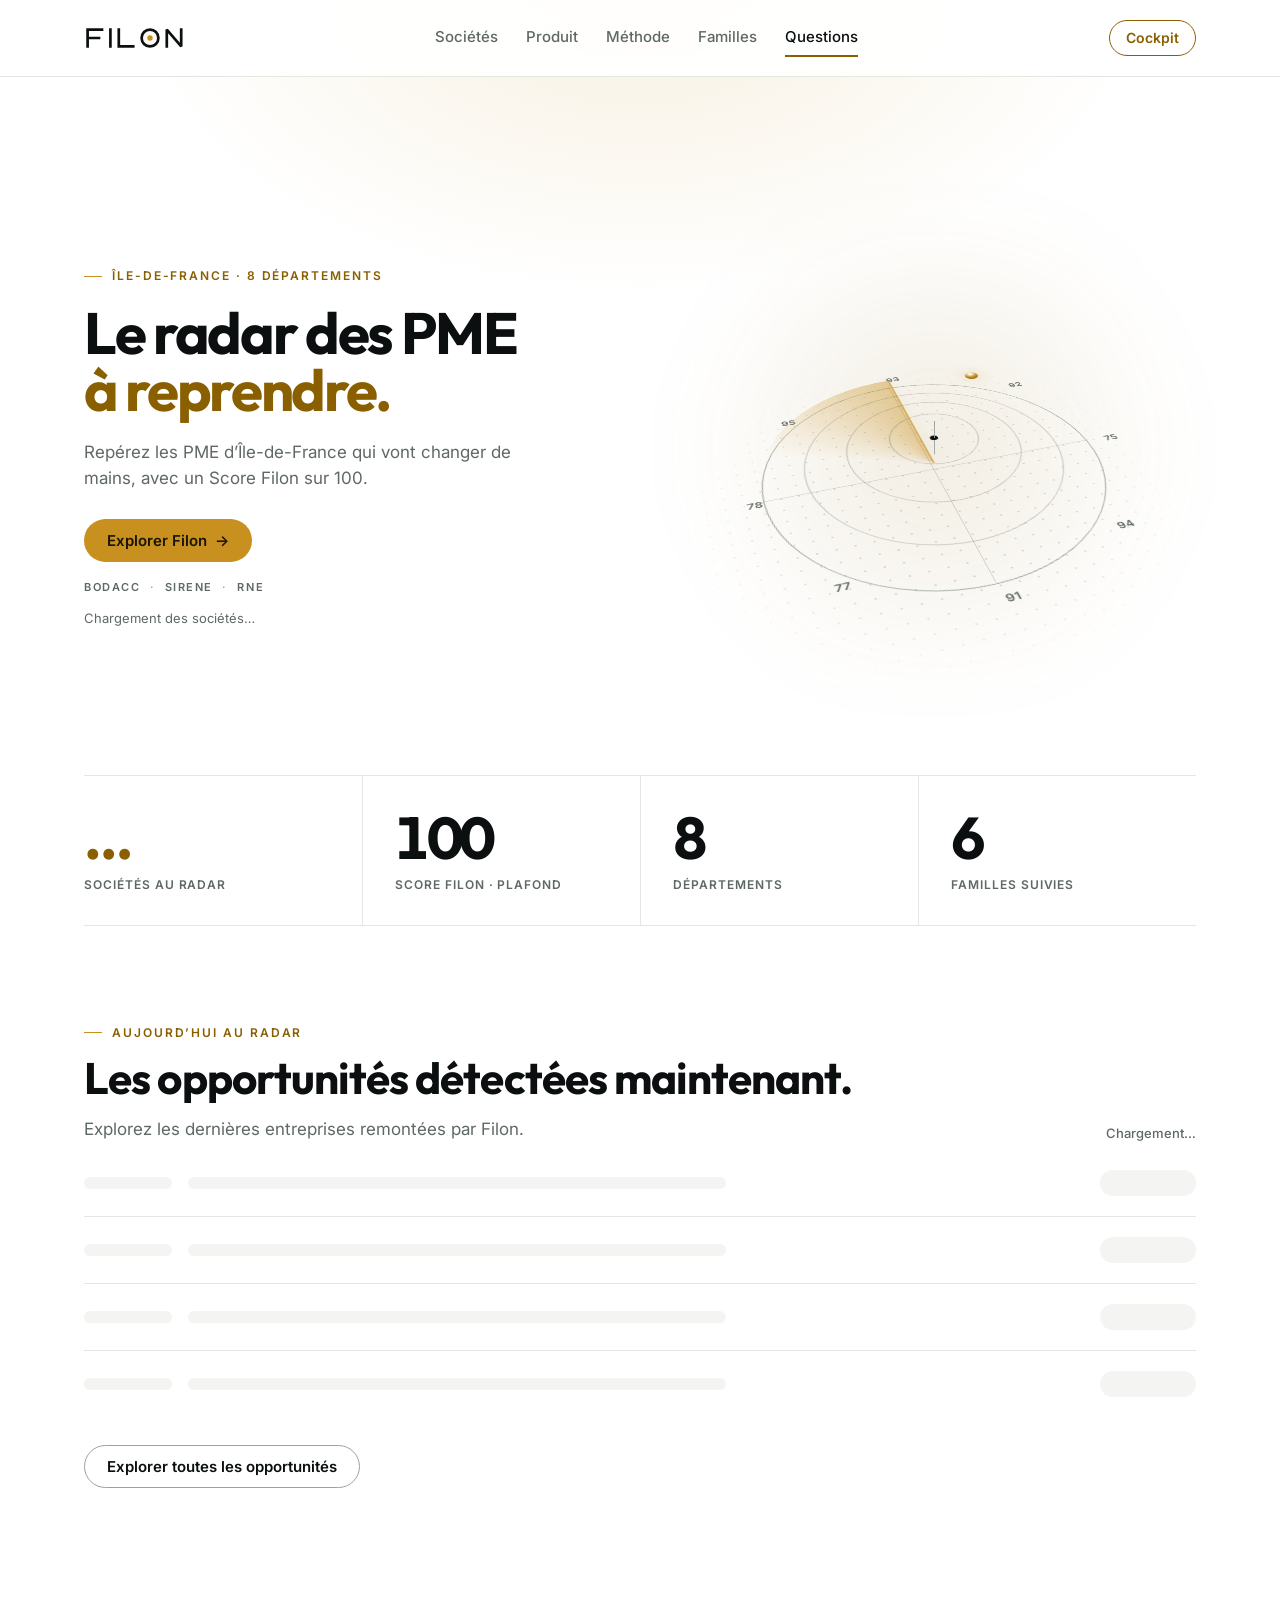
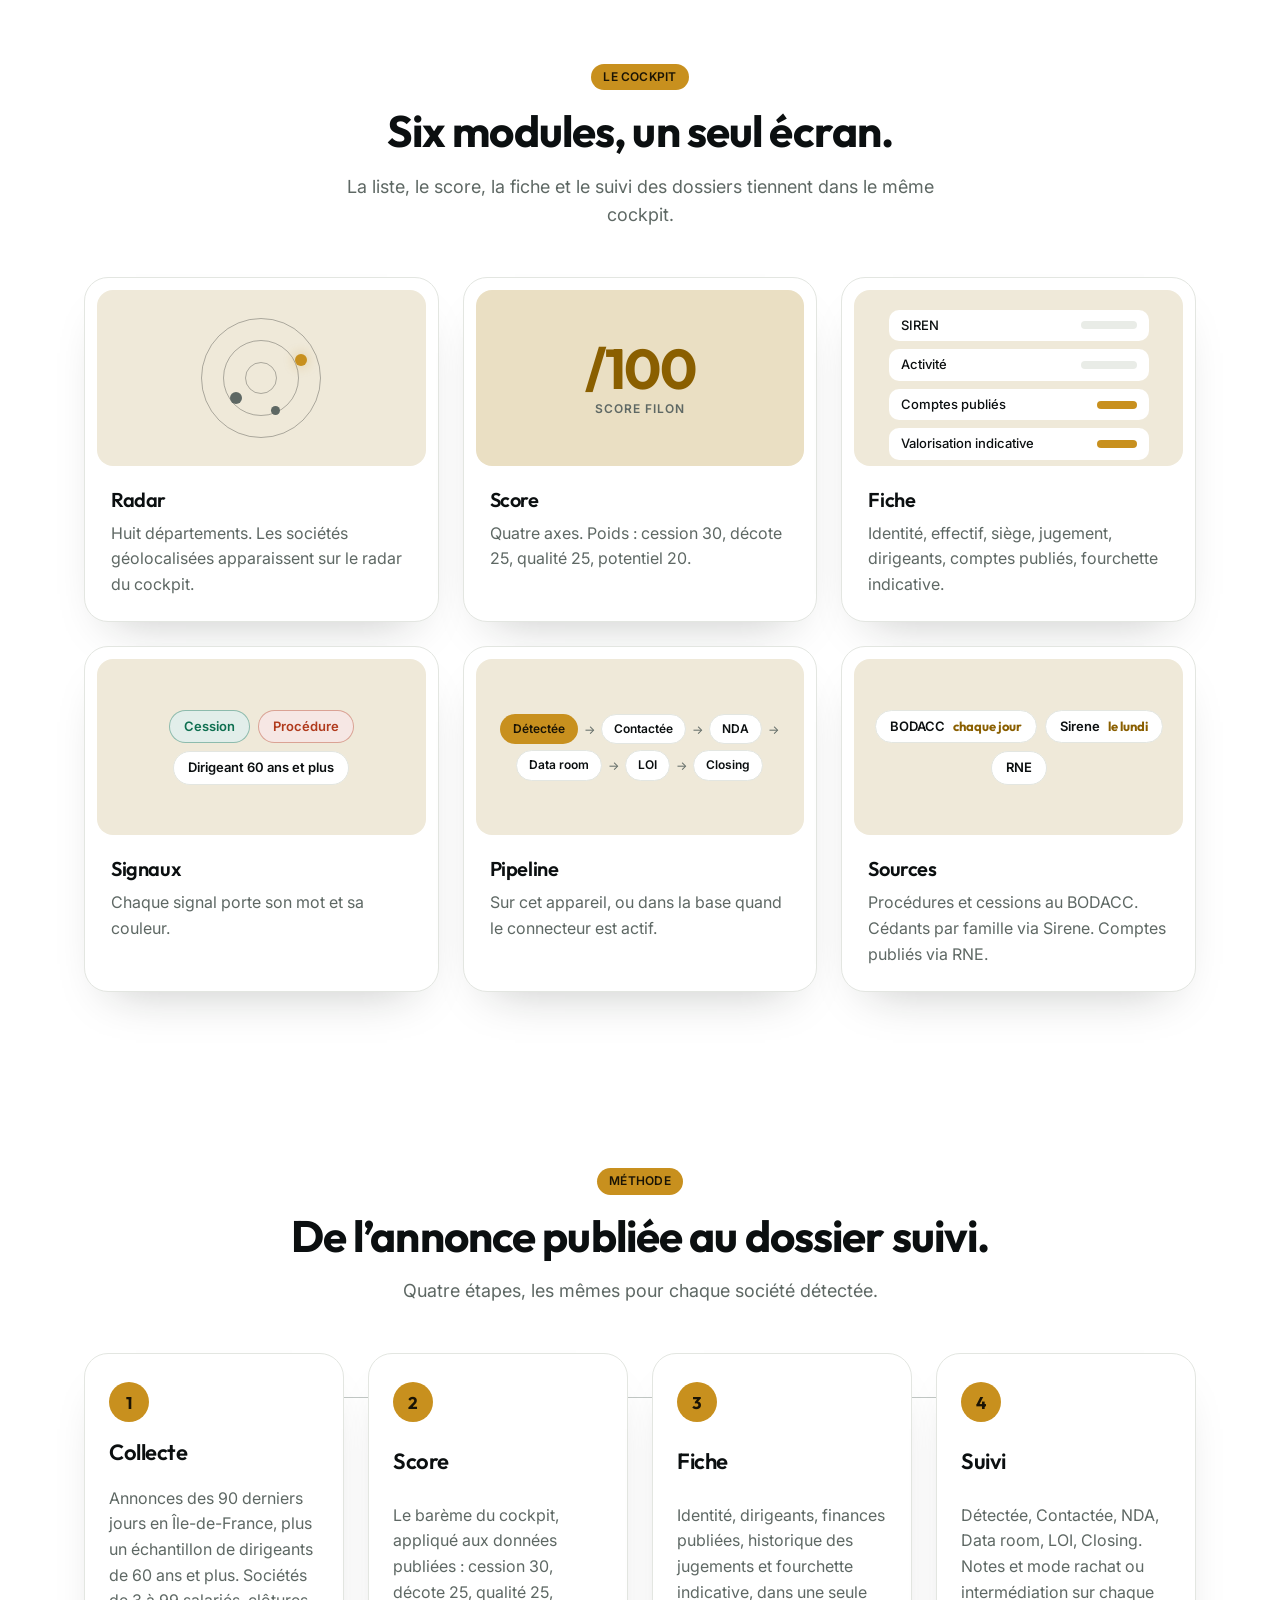
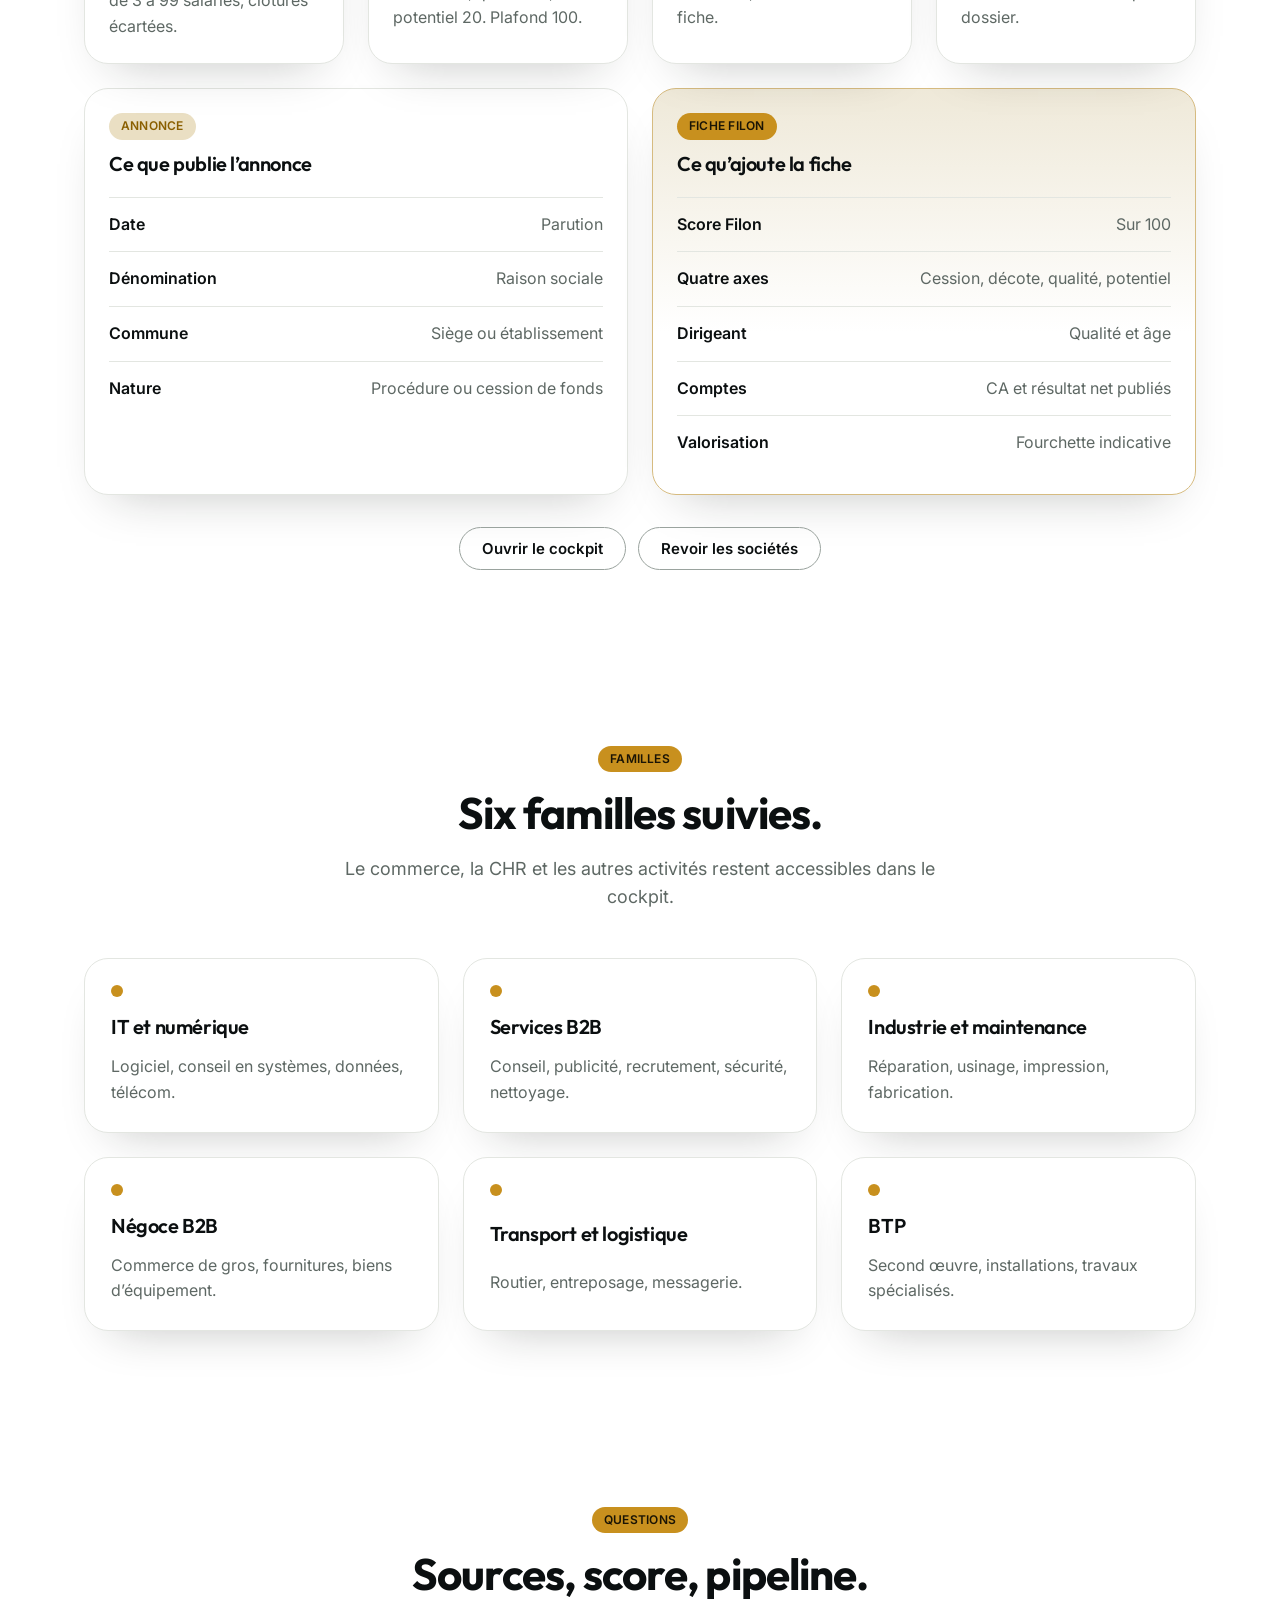
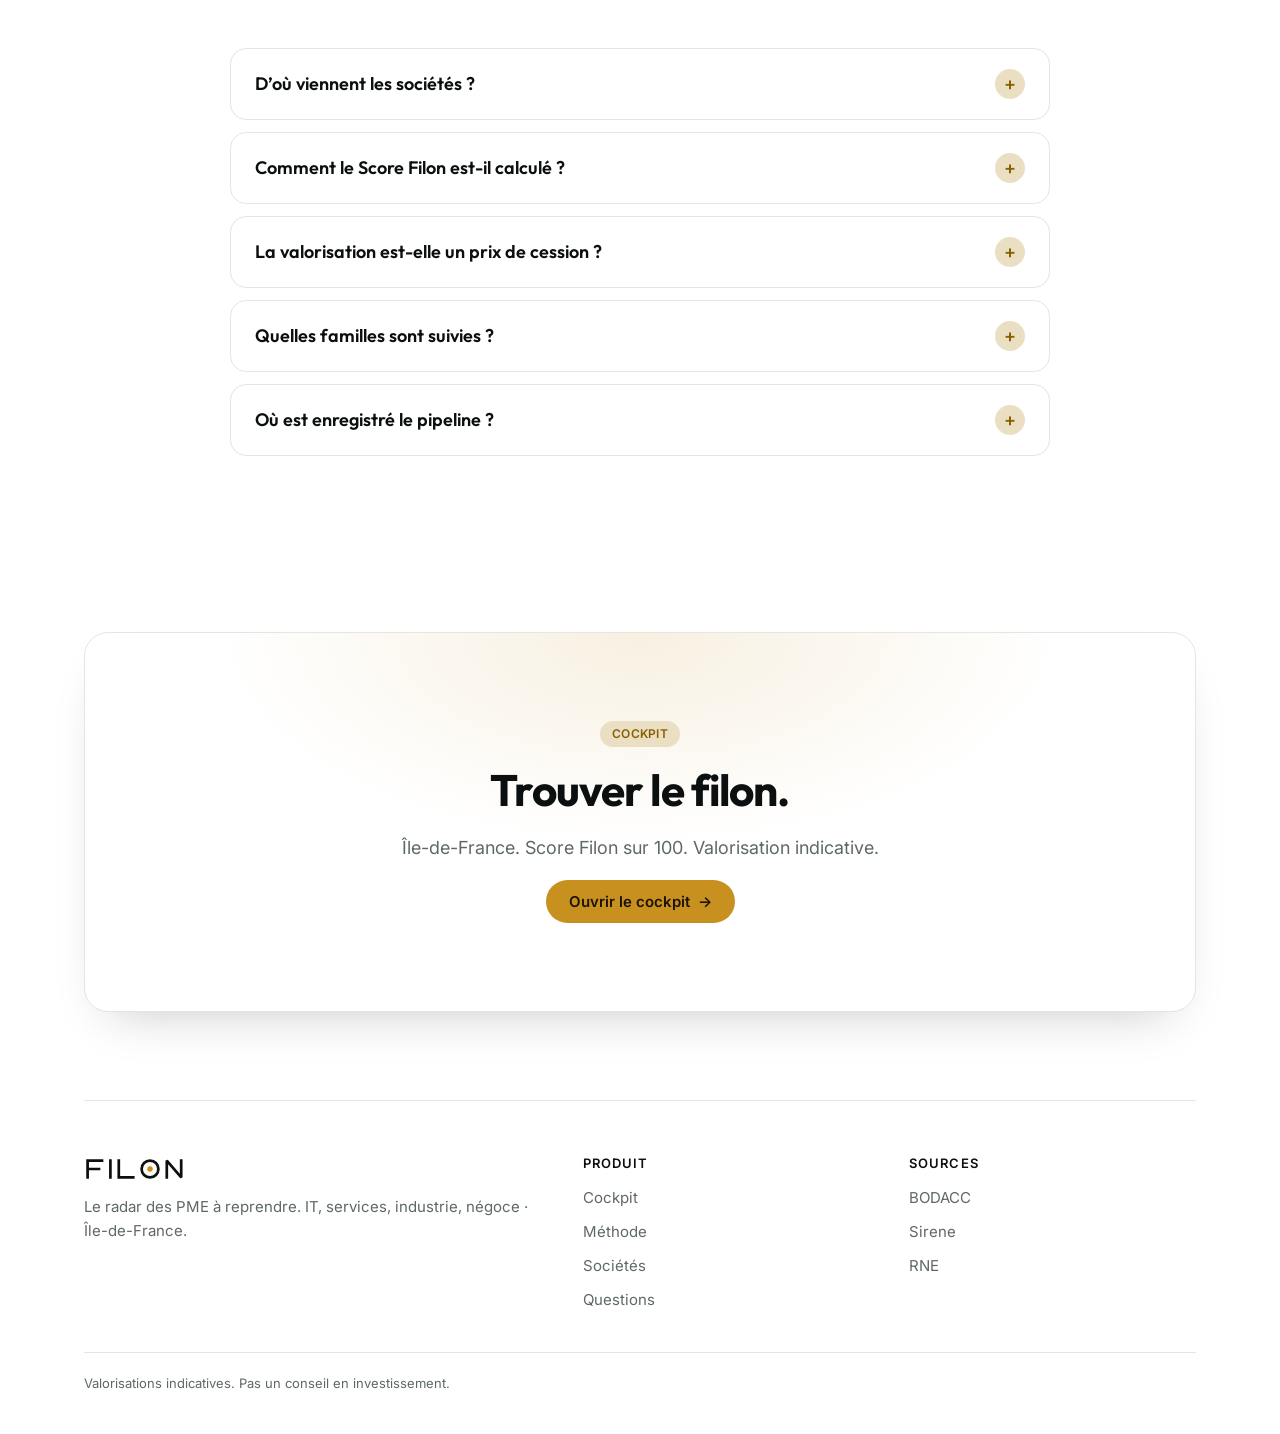
==== index.html @ 0a7df6b8 "Landing : KPI et sociétés en lignes éditoriales. Les chiffres n'ont plus de carte, et la liste reste" ====
<!DOCTYPE html>
<html lang="fr">
<head>
<meta charset="utf-8">
<meta name="viewport" content="width=device-width, initial-scale=1">
<title>Filon — Le radar des PME à reprendre.</title>
<meta name="description" content="Filon. Le radar des PME à reprendre. Score Filon sur 100, Île-de-France, sources BODACC, Sirene et RNE.">
<link rel="icon" href="data:image/svg+xml,%3Csvg xmlns='http://www.w3.org/2000/svg' viewBox='0 0 64 64'%3E%3Ccircle cx='32' cy='32' r='28' fill='none' stroke='%23EDEFEA' stroke-width='4'/%3E%3Ccircle cx='44' cy='41' r='6' fill='%23E8B84A'/%3E%3C/svg>">
<link rel="preconnect" href="https://fonts.googleapis.com">
<link rel="preconnect" href="https://fonts.gstatic.com" crossorigin>
<link rel="stylesheet" href="https://fonts.googleapis.com/css2?family=Outfit:wght@500;600;700&family=Inter:wght@400;500;600&display=swap">
<style>
:root{
  color-scheme:dark;
  --void:#07090A; --surface-1:#0D1112; --surface-2:#141A1B; --surface-3:#1A2224; --line:#1C2426; --line-strong:#5E6B66;
  --ink:#EDEFEA; --ink-muted:#9AA5A0;
  --gold:#E8B84A; --gold-fill:#E8B84A; --on-gold:#1A1405; --gold-soft:#2A2210;
  --cession:#4FD1A5; --decote:#FF7A59;
  --focus:var(--gold);
  --glow-gold:0 0 0 1px #E8B84A, 0 0 24px #E8B84A55;
  --ambient:#E8B84A2e; --ambient-2:#4FD1A514; --bloom:#E8B84A99;
  --shadow:0 24px 48px -24px rgba(0,0,0,.7);
  --tint:color-mix(in srgb, var(--gold-fill) 12%, var(--surface-2));
  --tint-strong:color-mix(in srgb, var(--gold-fill) 22%, var(--surface-2));
  --font-display:"Outfit","Inter",system-ui,sans-serif;
  --font-sans:"Inter",system-ui,-apple-system,"Segoe UI",sans-serif;
  --r-card:24px; --r-inner:16px; --r-pill:999px; --ui:160ms cubic-bezier(.2,.8,.2,1);
}
@media (prefers-color-scheme:light){:root:not([data-theme="dark"]){
  color-scheme:light;
  --void:#FFFFFF; --surface-1:#FFFFFF; --surface-2:#F4F5F2; --surface-3:#E9ECE7; --line:#E3E6E1; --line-strong:#9AA39E;
  --ink:#0B0F10; --ink-muted:#5E6864;
  --gold:#8A5F00; --gold-fill:#C8901E; --on-gold:#1A1405; --gold-soft:#F4E7C6;
  --cession:#0E6F50; --decote:#B03A1C;
  --glow-gold:0 0 0 1px #C8901E, 0 0 16px #C8901E33;
  --ambient:#C8901E22; --ambient-2:#0E6F5012; --bloom:#C8901E66;
  --shadow:0 24px 48px -28px rgba(20,25,20,.28);
}}
*{box-sizing:border-box}
html{scroll-behavior:smooth}
body{
  margin:0; background:var(--void); color:var(--ink);
  font:400 17px/1.6 var(--font-sans);
  -webkit-font-smoothing:antialiased;
  position:relative; isolation:isolate;
}
body::before{content:"";position:absolute;left:0;right:0;top:0;height:900px;z-index:-1;pointer-events:none;
  background:radial-gradient(720px 420px at 50% 0%, var(--ambient), transparent 70%)}
.wrap{max-width:1160px;margin:0 auto;padding-inline:24px}
a{color:inherit}
:focus-visible{outline:2px solid var(--focus);outline-offset:3px;border-radius:4px}
h1,h2,h3{font-family:var(--font-display);letter-spacing:-.02em;color:var(--ink);margin:0}
h1{font-weight:700;font-size:clamp(40px,5.6vw,66px);line-height:1.08;text-wrap:balance}
h2{font-weight:700;font-size:clamp(30px,3.6vw,44px);line-height:1.15;text-wrap:balance}
h3{font-weight:600;font-size:20px;line-height:1.35}
p{margin:0}
.muted{color:var(--ink-muted)}
.center{text-align:center}
.center .lead,.center .pill{margin-left:auto;margin-right:auto}

.pill{display:inline-flex;align-items:center;gap:8px;border-radius:var(--r-pill);padding:6px 12px;font:600 12px/1.2 var(--font-sans);letter-spacing:.02em;text-transform:uppercase;background:var(--gold-fill);color:var(--on-gold)}
.pill.soft{background:var(--tint-strong);color:var(--gold)}
.btn{display:inline-flex;align-items:center;gap:8px;border:1px solid var(--line-strong);background:transparent;padding:13px 22px;border-radius:var(--r-pill);text-decoration:none;font:600 15px/1 var(--font-sans);color:var(--ink);cursor:pointer;transition:border-color var(--ui),color var(--ui),box-shadow var(--ui),background var(--ui),transform var(--ui)}
.btn:hover{border-color:var(--gold);color:var(--gold)}
.btn.outline{border-color:var(--gold);color:var(--gold)}
.btn.outline:hover{background:var(--tint)}
.btn.primary{background:var(--gold-fill);border-color:transparent;color:var(--on-gold)}
.btn.primary:hover{box-shadow:var(--glow-gold);color:var(--on-gold);transform:translateY(-1px)}
.btn.primary::after{content:"→"}
.btn.small{padding:10px 16px;font-size:14px}
.note{color:var(--ink-muted);font-size:14px}
.note a{color:var(--ink);font-weight:500}
.lead{max-width:640px;color:var(--ink-muted);font-size:19px;line-height:1.55}
.lead strong{color:var(--ink);font-weight:600}

.nav{position:sticky;top:0;z-index:30;background:color-mix(in srgb, var(--void) 92%, transparent);-webkit-backdrop-filter:blur(14px);backdrop-filter:blur(14px);border-bottom:1px solid var(--line)}
.nav .wrap{display:flex;align-items:center;gap:24px;min-height:76px}
.brand{display:flex;align-items:center;text-decoration:none}
.brand svg{display:block;height:24px;width:auto}
.brand .wm{stroke:var(--ink)} .brand .gem{fill:var(--gold-fill)}
.nav-links{display:flex;align-items:center;gap:28px;margin:0 auto}
.nav-links a{text-decoration:none;color:var(--ink-muted);font-weight:500;font-size:15px;padding:6px 0;border-bottom:2px solid transparent;transition:color var(--ui),border-color var(--ui)}
.nav-links a:hover,.nav-links a.on{color:var(--ink);border-color:var(--gold)}
.nav-cta{display:flex;align-items:center;gap:10px}

.block{padding-block:88px}
.block-head{max-width:760px;margin:0 auto 48px;text-align:center;display:grid;gap:16px;justify-items:center}
.block-head .lead{font-size:18px}

.hero{display:grid;grid-template-columns:minmax(0,45fr) minmax(0,55fr);gap:clamp(28px,4vw,72px);align-items:center;padding:clamp(56px,8vw,104px) 0 clamp(28px,4vw,48px)}
.hero .copy{display:grid;justify-items:start;text-align:left;max-width:none;margin:0;container-type:inline-size}
.hero .kicker{display:inline-flex;align-items:center;gap:10px;margin:0;color:var(--gold);font:600 12px/1 var(--font-sans);letter-spacing:.16em;text-transform:uppercase}
.hero .kicker::before{content:"";width:18px;height:1px;background:var(--gold-fill)}
.hero h1{margin:22px 0 0;font-size:clamp(54px,min(6vw,12.2cqi),82px);line-height:.98;letter-spacing:-.04em}
.hero h1 em{font-style:normal;color:var(--gold)}
.hero .lead{margin:22px 0 0;max-width:34em;font-size:17px;line-height:1.5}
.hero .actions{display:flex;flex-wrap:wrap;gap:12px;justify-content:flex-start;margin-top:28px}
.hero .sources{margin:18px 0 0;color:var(--ink-muted);font:600 11px/1.4 var(--font-sans);letter-spacing:.14em;text-transform:uppercase}
.hero .sources span{margin:0 .45em;color:var(--line-strong)}
.hero #loaded{margin-top:12px;font-size:13px}

/* Scène, pas une carte : aucun bord, aucun rayon, aucune ombre. */
.radar-stage{position:relative;isolation:isolate;min-height:520px;margin-right:calc(-1 * min(72px, max(0px, (100vw - 1160px) / 2)));background:none;border:0;border-radius:0;box-shadow:none;overflow:visible}
.radar-stage::before{content:"";position:absolute;inset:10% 0;z-index:-1;background:radial-gradient(circle,color-mix(in srgb,var(--gold) 12%,transparent),transparent 65%);filter:blur(40px);pointer-events:none}

.stage{position:relative;height:540px;width:100%;max-width:none;margin:0;perspective:880px;perspective-origin:50% 42%;overflow:hidden}
.scene{position:absolute;left:50%;top:54%;width:340px;height:340px;margin:-170px 0 0 -170px;z-index:0;transform-style:preserve-3d;transform:rotateX(58deg) rotateZ(-18deg);transition:transform var(--ui)}
.floor{position:absolute;inset:-80px;border-radius:50%;background-image:radial-gradient(color-mix(in srgb, var(--ink) 14%, transparent) 1.1px, transparent 1.4px);background-size:18px 18px;transform:translateZ(-18px);-webkit-mask-image:radial-gradient(circle, #000 42%, transparent 72%);mask-image:radial-gradient(circle, #000 42%, transparent 72%)}
.disc{position:absolute;inset:0;transform-style:preserve-3d}
.hoop{position:absolute;border:1px solid color-mix(in srgb, var(--ink) 22%, transparent);border-radius:50%;transform:translateZ(var(--z))}
.hoop.outer{border-color:var(--line-strong)}
.axis{position:absolute;left:50%;top:0;width:1px;height:100%;background:color-mix(in srgb, var(--ink) 16%, transparent);transform:translateX(-50%) translateZ(2px)}
.axis.z{transform:translateX(-50%) translateZ(2px) rotate(90deg)}
.hub{position:absolute;left:50%;top:50%;width:8px;height:8px;margin:-4px;border-radius:50%;background:var(--ink);transform:translateZ(40px)}
.mast{position:absolute;left:50%;top:50%;width:1px;height:40px;margin-left:-0.5px;background:var(--line-strong);transform-origin:center bottom;transform:translateY(-40px) translateZ(20px) rotateX(-90deg)}
.sweep-slot{position:absolute;inset:0;transform:translateZ(10px);transform-style:preserve-3d}
.sweep{position:absolute;inset:0;border-radius:50%;background:conic-gradient(from 0deg, transparent 0 292deg, color-mix(in srgb, var(--gold-fill) 42%, transparent) 360deg);animation:sweep 1.6s cubic-bezier(.45,.05,.3,1) 1 both}
.sweep i{position:absolute;left:50%;top:0;width:1px;height:50%;background:var(--gold-fill);transform:translateX(-50%);filter:drop-shadow(0 0 6px var(--bloom))}
@keyframes sweep{from{transform:rotate(0)}to{transform:rotate(360deg)}}
.blip,.gem{position:absolute;left:50%;top:50%;border-radius:50%;transform:rotate(var(--a)) translateY(calc(var(--d) * -1)) translateZ(var(--z, 8px))}
.blip{width:14px;height:14px;margin:-7px;background:var(--ink-muted);opacity:.85;cursor:pointer}
.gem{width:14px;height:14px;margin:-7px;background:radial-gradient(circle at 32% 30%, #fff 0 1px, var(--gold-fill) 46%, #6a4808);filter:drop-shadow(0 0 10px var(--bloom))}
.mark{position:absolute;left:50%;top:50%;font:600 12px/1 var(--font-sans);color:var(--ink-muted);transform:rotate(var(--a)) translateY(-186px) rotate(calc(var(--a) * -1)) translateZ(4px)}
.calls{position:absolute;inset:0;z-index:2;pointer-events:none}
.call{position:absolute;display:flex;align-items:center;gap:10px;max-width:260px;padding:8px 14px 8px 8px;border-radius:var(--r-pill);cursor:pointer;background:var(--surface-1);border:1px solid var(--line);box-shadow:var(--shadow);font:600 13px/1 var(--font-sans);color:var(--ink);text-align:left;pointer-events:auto;transition:border-color var(--ui),transform var(--ui)}
.call:hover{border-color:var(--gold);transform:translateY(-1px)}
.call b{font:700 12px/1 var(--font-display);background:var(--gold-fill);color:var(--on-gold);border-radius:var(--r-pill);padding:7px 9px}
.call span{overflow:hidden;text-overflow:ellipsis;white-space:nowrap}
.call.c1{left:2%;top:14%}
.call.c2{right:2%;top:40%}
.call.c3{left:8%;bottom:12%}

.stats{display:grid;grid-template-columns:repeat(4,minmax(0,1fr));gap:0;padding:0;margin:8px 0 0;border-top:1px solid var(--line);border-bottom:1px solid var(--line);background:none}
.stat{display:grid;gap:10px;align-content:start;justify-items:start;text-align:left;padding:32px 0;background:none;border-radius:0}
.stat + .stat{border-left:1px solid var(--line);padding-left:32px}
.stat b{font:700 clamp(42px,4.6vw,64px)/1 var(--font-display);letter-spacing:-.04em;font-variant-numeric:tabular-nums;color:var(--ink)}
.stat.gold b{color:var(--gold)}
.stat span{font:600 12px/1.35 var(--font-sans);letter-spacing:.08em;text-transform:uppercase;color:var(--ink-muted)}

.grid-3{display:grid;grid-template-columns:repeat(3,minmax(0,1fr));gap:24px}
.grid-2{display:grid;grid-template-columns:repeat(2,minmax(0,1fr));gap:24px}
.card{background:var(--surface-1);border:1px solid var(--line);border-radius:var(--r-card);padding:24px;box-shadow:var(--shadow);transition:transform var(--ui),border-color var(--ui)}
.card:hover{transform:translateY(-2px);border-color:var(--line-strong)}
.card h3{margin-bottom:8px}
.card p{color:var(--ink-muted);font-size:16px}
.module{padding:12px 12px 24px}
.module .body{padding:20px 14px 0}
.visual{height:176px;border-radius:var(--r-inner);background:var(--tint);display:grid;place-items:center;padding:20px;overflow:hidden}
.visual.strong{background:var(--tint-strong)}
.chips{display:flex;flex-wrap:wrap;gap:8px;justify-content:center}
.chip{display:inline-flex;align-items:center;gap:8px;border-radius:var(--r-pill);padding:8px 14px;font:600 13px/1.2 var(--font-sans);background:var(--surface-1);color:var(--ink);border:1px solid var(--line)}
.chip b{font:700 13px/1 var(--font-display);color:var(--gold)}
.chip.cession{color:var(--cession);border-color:color-mix(in srgb, var(--cession) 40%, transparent);background:color-mix(in srgb, var(--cession) 12%, var(--surface-1))}
.chip.procedure{color:var(--decote);border-color:color-mix(in srgb, var(--decote) 40%, transparent);background:color-mix(in srgb, var(--decote) 12%, var(--surface-1))}
.rings{position:relative;width:120px;height:120px}
.rings i{position:absolute;inset:0;border-radius:50%;border:1.5px solid color-mix(in srgb, var(--ink) 30%, transparent)}
.rings i:nth-child(2){inset:22px} .rings i:nth-child(3){inset:44px}
.rings em{position:absolute;width:12px;height:12px;border-radius:50%;background:var(--gold-fill);box-shadow:0 0 12px var(--bloom);left:78%;top:30%}
.rings em.b{left:24%;top:62%;background:var(--ink-muted);box-shadow:none}
.rings em.c{left:58%;top:74%;background:var(--ink-muted);box-shadow:none;width:9px;height:9px}
.dial{display:grid;justify-items:center;gap:6px}
.dial b{font:700 56px/1 var(--font-display);color:var(--gold);letter-spacing:-.03em}
.dial span{font:600 12px/1 var(--font-sans);letter-spacing:.08em;text-transform:uppercase;color:var(--ink-muted)}
.rows{display:grid;gap:8px;width:100%;max-width:260px}
.rows div{display:flex;justify-content:space-between;align-items:center;background:var(--surface-1);border-radius:10px;padding:8px 12px;font:500 13px/1.2 var(--font-sans);color:var(--ink)}
.rows div i{width:56px;height:8px;border-radius:4px;background:var(--surface-3)}
.rows div i.g{background:var(--gold-fill);width:40px}
.flow{display:flex;flex-wrap:wrap;gap:6px;justify-content:center;align-items:center}
.flow .chip{padding:7px 12px;font-size:12px}
.flow .chip.on{background:var(--gold-fill);color:var(--on-gold);border-color:transparent}
.flow s{text-decoration:none;color:var(--ink-muted);font-size:12px}

.stepper{position:relative;margin:0;padding:0;list-style:none;display:grid;grid-template-columns:repeat(4,minmax(0,1fr));gap:24px}
.stepper::before{content:"";position:absolute;left:12%;right:12%;top:44px;height:1px;background:var(--line-strong);opacity:.6}
.stepper .card{position:relative;display:grid;gap:10px;padding-top:28px}
.num{width:40px;height:40px;border-radius:50%;display:grid;place-items:center;background:var(--gold-fill);color:var(--on-gold);font:700 17px/1 var(--font-display);margin-bottom:6px}
.stepper h3{font-size:22px}
.compare h3{font-size:20px}
.actions{display:flex;flex-wrap:wrap;gap:12px}
.actions.center{justify-content:center}

.reveal{opacity:0;transform:translateY(16px);transition:opacity .5s cubic-bezier(.2,.8,.2,1),transform .5s cubic-bezier(.2,.8,.2,1)}
.reveal.in{opacity:1;transform:none}

.compare .card.win{border-color:color-mix(in srgb, var(--gold-fill) 50%, var(--line));background:linear-gradient(180deg, var(--tint), var(--surface-1) 60%)}
.compare header{display:grid;gap:10px;justify-items:start;margin-bottom:12px}
.compare .line{display:flex;justify-content:space-between;gap:12px;padding:14px 0;border-top:1px solid var(--line);font-size:16px}
.compare .line span:first-child{font-weight:600;color:var(--ink)}
.compare .line span:last-child{color:var(--ink-muted);text-align:right}

.fam .card{display:grid;gap:6px;padding:26px}
.fam .card::before{content:"";width:12px;height:12px;border-radius:50%;background:var(--gold-fill);margin-bottom:10px}

.feed .kicker{display:inline-flex;align-items:center;gap:10px;margin:0 0 14px;color:var(--gold);font:600 12px/1 var(--font-sans);letter-spacing:.16em;text-transform:uppercase}
.feed .kicker::before{content:"";width:18px;height:1px;background:var(--gold-fill)}
.feed-head{display:flex;justify-content:space-between;align-items:end;gap:16px;margin-bottom:8px;flex-wrap:wrap}
.feed-head h2{margin:0}
.feed-head .lead{margin-top:12px;font-size:17px}
#feed-meta{background:none;border-radius:0;padding:0;color:var(--ink-muted);font:500 13px/1.4 var(--font-sans);letter-spacing:0;text-transform:none}
#feed-rows{background:none;border:0;border-radius:0;box-shadow:none}
.annonce{display:grid;grid-template-columns:92px minmax(0,1fr) auto;gap:clamp(12px,2.5vw,36px);align-items:center;padding:20px 4px;border:0;border-radius:0;border-top:1px solid var(--line);box-shadow:none;color:inherit;background:none;font:inherit;text-align:left;width:100%;cursor:pointer;transition:background var(--ui)}
.annonce:last-child{border-bottom:1px solid var(--line)}
.annonce:hover{background:linear-gradient(90deg,color-mix(in srgb,var(--gold) 7%,transparent),transparent 72%)}
.annonce .mono{font:500 13px/1.3 var(--font-sans);color:var(--ink-muted);background:none;border-radius:0;padding:0;white-space:nowrap;font-variant-numeric:tabular-nums}
.annonce .who{display:grid;min-width:0}
.annonce .nm{font:600 clamp(17px,1.4vw,20px)/1.25 var(--font-display);letter-spacing:-.015em;overflow:hidden;text-overflow:ellipsis;white-space:nowrap;transition:color var(--ui)}
.annonce:hover .nm{color:var(--gold)}
.annonce .note{font-size:13px}
.annonce .tag{background:none;border-radius:0;padding:0;font:600 12px/1.2 var(--font-sans);letter-spacing:.06em;text-transform:uppercase}
.annonce .tag.cession,.annonce .tag.cedant,.annonce .tag.procedure{background:none}
.feed .actions{margin-top:28px;justify-content:flex-start}
.skel{display:grid;grid-template-columns:88px minmax(0,1fr) 96px;gap:16px;align-items:center;padding:20px 0;border-bottom:1px solid var(--line)}
.skel:last-child{border-bottom:0}
.skel i,.skel b,.skel u{display:block;height:12px;border-radius:6px;background:var(--surface-2)}
.skel b{width:60%}
.skel u{height:26px;border-radius:var(--r-pill)}
.tag{display:inline-flex;border-radius:var(--r-pill);padding:7px 12px;font:600 12px/1.2 var(--font-sans);background:var(--surface-2);color:var(--ink);white-space:nowrap}
.tag.cession,.tag.cedant{color:var(--cession);background:color-mix(in srgb, var(--cession) 14%, var(--surface-1))}
.tag.procedure{color:var(--decote);background:color-mix(in srgb, var(--decote) 14%, var(--surface-1))}

.faq{display:grid;gap:12px;max-width:820px;margin:0 auto}
.faq details{background:var(--surface-1);border:1px solid var(--line);border-radius:var(--r-inner);padding:0 24px}
.faq summary{cursor:pointer;list-style:none;padding:20px 0;font:600 18px/1.4 var(--font-display);display:flex;justify-content:space-between;gap:16px;align-items:center}
.faq summary::-webkit-details-marker{display:none}
.faq summary::after{content:"+";flex:none;width:30px;height:30px;border-radius:50%;display:grid;place-items:center;background:var(--tint-strong);color:var(--gold);font:600 18px/1 var(--font-sans)}
.faq details[open] summary::after{content:"–"}
.faq details p{padding-bottom:22px;color:var(--ink-muted);font-size:16px}

.close{position:relative;overflow:hidden;text-align:center;display:grid;gap:18px;justify-items:center;padding:88px 32px;border-radius:var(--r-card);border:1px solid var(--line);background:radial-gradient(600px 300px at 50% 0%, var(--ambient), transparent 70%), var(--surface-1);box-shadow:var(--shadow)}
.close .lead{font-size:18px}

footer.site{display:grid;grid-template-columns:1.6fr 1fr 1fr;gap:40px;padding-block:56px 40px;border-top:1px solid var(--line);color:var(--ink-muted);font-size:15px}
footer.site .brand{margin-bottom:14px}
footer.site h2{font:600 13px/1 var(--font-sans);letter-spacing:.08em;text-transform:uppercase;color:var(--ink);margin-bottom:16px}
footer.site ul{margin:0;padding:0;list-style:none;display:grid;gap:10px}
footer.site a{text-decoration:none}
footer.site a:hover{color:var(--ink)}
footer.site .legal{grid-column:1 / -1;padding-top:20px;border-top:1px solid var(--line);font-size:13px}

dialog.fiche:not([open]){display:none}
dialog.fiche[open]{display:flex;flex-direction:column;border:1px solid var(--line);border-radius:var(--r-card);background:var(--surface-1);color:var(--ink);padding:28px;max-width:540px;width:calc(100% - 32px);max-height:min(760px, calc(100dvh - 32px));overflow:hidden;box-shadow:var(--shadow)}
dialog.fiche::backdrop{background:#000000a6}
dialog.fiche h2{margin:10px 0 6px;font:700 24px/1.2 var(--font-display)}
dialog.fiche .label{font:600 12px/1.4 var(--font-sans);letter-spacing:.06em;text-transform:uppercase;color:var(--ink-muted)}
dialog.fiche #fiche-body{overflow:auto;min-height:0}
dialog.fiche .score{margin:16px 0 0;font:700 44px/1 var(--font-display);color:var(--gold);letter-spacing:-.03em}
dialog.fiche .sec{margin-top:18px}
dialog.fiche .sec h3{margin:0 0 8px;font:600 13px/1.3 var(--font-sans);letter-spacing:.04em;text-transform:uppercase;color:var(--ink-muted)}
dialog.fiche .facts{display:grid;gap:10px;margin-top:14px}
dialog.fiche .facts div{display:grid;grid-template-columns:140px minmax(0,1fr);gap:8px;align-items:baseline;font-size:15px}
dialog.fiche .facts .label{text-transform:none;letter-spacing:0;font-weight:500;font-size:14px}
dialog.fiche #fiche-body .note{margin:10px 0 0;font-size:15px}
dialog.fiche .actions{flex:none;margin-top:24px;display:flex;flex-wrap:wrap;gap:12px}

[id]{scroll-margin-top:100px}

@media (max-width:900px){
  .nav .wrap{flex-wrap:wrap;gap:8px 16px;padding-block:12px;min-height:0}
  .nav-cta{margin-left:auto}
  .nav-links{order:3;width:100%;margin:0;gap:18px;overflow-x:auto;padding-bottom:4px;scrollbar-width:none}
  .nav-links::-webkit-scrollbar{display:none}
  .nav-links a{white-space:nowrap;font-size:14px}
  .hero{grid-template-columns:1fr;padding-top:48px;gap:8px}
  .hero h1{font-size:clamp(48px,8vw,68px)}
  .radar-stage{margin-right:0;min-height:0}
  .stepper{grid-template-columns:1fr 1fr}
  .stepper::before{display:none}
  .stats{grid-template-columns:1fr 1fr}
  .stat + .stat{border-left:0;padding-left:0}
  .stat:nth-child(even){border-left:1px solid var(--line);padding-left:28px}
  .stat:nth-child(n+3){border-top:1px solid var(--line)}
  .grid-3{grid-template-columns:1fr 1fr}
  .block{padding-block:64px}
  footer.site{grid-template-columns:1fr 1fr}
  .stage{height:400px}
  .floor{inset:-20px}
  .scene{width:260px;height:260px;margin:-130px 0 0 -130px}
  .mark{transform:rotate(var(--a)) translateY(-146px) rotate(calc(var(--a) * -1)) translateZ(4px)}
}
@media (max-width:560px){
  .wrap{padding-inline:18px}
  .stats{grid-template-columns:1fr}
  .stat:nth-child(even){border-left:0;padding-left:0}
  .stat + .stat{border-top:1px solid var(--line)}
  .grid-3,.grid-2,.stepper,footer.site{grid-template-columns:1fr}
  .hero h1{font-size:clamp(40px,11vw,54px)}
  .stage{height:340px}
  .call{max-width:180px}
  .annonce{grid-template-columns:auto minmax(0,1fr)}
  .annonce .tag{grid-column:2}
  .compare .line{flex-direction:column;gap:2px}
  .compare .line span:last-child{text-align:left}
}
@media (prefers-reduced-motion:reduce){
  *,*::before,*::after{animation:none!important;transition:none!important}
  html{scroll-behavior:auto}
  .reveal{opacity:1;transform:none}
  .scene{transform:rotateX(58deg) rotateZ(-18deg)}
}
</style>
</head>
<body>
<header class="nav">
  <div class="wrap">
    <a class="brand" href="./" aria-label="Filon, accueil">
      <svg viewBox="-4 -4 168 40" role="img" aria-label="Filon">
        <g class="wm" fill="none" stroke-width="4.5" stroke-linecap="square" stroke-miterlimit="1.5">
          <path d="M2 30 V2 H26 M2 16 H21"/><path d="M40 2 V30"/><path d="M54 2 V30 H78"/>
          <circle cx="106" cy="16" r="14"/><path d="M134 30 V2 L158 30 V2"/>
        </g>
        <circle class="gem" cx="106" cy="16" r="4.5"/>
      </svg>
    </a>
    <nav class="nav-links" aria-label="Page">
      <a href="#societes">Sociétés</a>
      <a href="#produit">Produit</a>
      <a href="#methode">Méthode</a>
      <a href="#familles">Familles</a>
      <a href="#questions">Questions</a>
    </nav>
    <div class="nav-cta">
      <a class="btn outline small" id="nav-cta" href="cockpit/">Cockpit</a>
    </div>
  </div>
</header>

<main>
  <div class="wrap">
    <section class="hero">
      <div class="copy">
        <p class="kicker">Île-de-France · 8 départements</p>
        <h1>Le radar des PME<br><em>à reprendre.</em></h1>
        <p class="lead">Repérez les PME d’Île-de-France qui vont changer de mains, avec un Score Filon sur 100.</p>
        <div class="actions">
          <a class="btn primary" id="hero-cta" href="cockpit/">Explorer Filon</a>
        </div>
        <p class="sources">BODACC <span>·</span> Sirene <span>·</span> RNE</p>
        <p class="note" id="loaded">Chargement des sociétés…</p>
      </div>
      <div class="radar-stage">
        <div class="stage" id="stage">
          <div class="scene" id="scene" role="img" aria-label="Radar en volume des huit départements d’Île-de-France">
            <div class="floor"></div>
            <div class="disc">
              <div class="hoop outer" style="inset:0;--z:0px"></div>
              <div class="hoop" style="inset:42px;--z:14px"></div>
              <div class="hoop" style="inset:84px;--z:28px"></div>
              <div class="hoop" style="inset:126px;--z:40px"></div>
              <div class="axis"></div>
              <div class="axis z"></div>
              <div class="mast"></div>
              <div class="hub"></div>
              <div class="sweep-slot"><div class="sweep"><i></i></div></div>
              <span class="gem" style="--a:38deg;--d:118px;--z:46px"></span>
              <span id="blips"></span>
              <span class="mark" style="--a:0deg">93</span>
              <span class="mark" style="--a:45deg">92</span>
              <span class="mark" style="--a:90deg">75</span>
              <span class="mark" style="--a:135deg">94</span>
              <span class="mark" style="--a:180deg">91</span>
              <span class="mark" style="--a:225deg">77</span>
              <span class="mark" style="--a:270deg">78</span>
              <span class="mark" style="--a:315deg">95</span>
            </div>
          </div>
          <div class="calls" id="calls"></div>
        </div>
      </div>
    </section>

    <section class="stats reveal" aria-label="Repères">
      <div class="stat gold"><b id="kpi-n">…</b><span>Sociétés au radar</span></div>
      <div class="stat"><b>100</b><span>Score Filon · plafond</span></div>
      <div class="stat"><b>8</b><span>Départements</span></div>
      <div class="stat"><b>6</b><span>Familles suivies</span></div>
    </section>

    <section class="block feed reveal" id="societes" aria-labelledby="societes-title">
      <div class="feed-head">
        <div>
          <p class="kicker">Aujourd’hui au radar</p>
          <h2 id="societes-title">Les opportunités détectées maintenant.</h2>
          <p class="lead">Explorez les dernières entreprises remontées par Filon.</p>
        </div>
        <span id="feed-meta">Chargement…</span>
      </div>
      <div id="feed-rows" aria-busy="true"><div class="skel"><i></i><b></b><u></u></div><div class="skel"><i></i><b></b><u></u></div><div class="skel"><i></i><b></b><u></u></div><div class="skel"><i></i><b></b><u></u></div></div>
      <div class="actions">
        <a class="btn" href="cockpit/">Explorer toutes les opportunités</a>
      </div>
    </section>

    <section class="block reveal" id="produit" aria-labelledby="produit-title">
      <div class="block-head">
        <span class="pill">Le cockpit</span>
        <h2 id="produit-title">Six modules, un seul écran.</h2>
        <p class="lead">La liste, le score, la fiche et le suivi des dossiers tiennent dans le même cockpit.</p>
      </div>
      <div class="grid-3">
        <article class="card module">
          <div class="visual"><div class="rings"><i></i><i></i><i></i><em></em><em class="b"></em><em class="c"></em></div></div>
          <div class="body"><h3>Radar</h3><p>Huit départements. Les sociétés géolocalisées apparaissent sur le radar du cockpit.</p></div>
        </article>
        <article class="card module">
          <div class="visual strong"><div class="dial"><b>/100</b><span>Score Filon</span></div></div>
          <div class="body"><h3>Score</h3><p>Quatre axes. Poids : cession 30, décote 25, qualité 25, potentiel 20.</p></div>
        </article>
        <article class="card module">
          <div class="visual"><div class="rows"><div>SIREN<i></i></div><div>Activité<i></i></div><div>Comptes publiés<i class="g"></i></div><div>Valorisation indicative<i class="g"></i></div></div></div>
          <div class="body"><h3>Fiche</h3><p>Identité, effectif, siège, jugement, dirigeants, comptes publiés, fourchette indicative.</p></div>
        </article>
        <article class="card module">
          <div class="visual"><div class="chips"><span class="chip cession">Cession</span><span class="chip procedure">Procédure</span><span class="chip">Dirigeant 60 ans et plus</span></div></div>
          <div class="body"><h3>Signaux</h3><p>Chaque signal porte son mot et sa couleur.</p></div>
        </article>
        <article class="card module">
          <div class="visual"><div class="flow"><span class="chip on">Détectée</span><s>→</s><span class="chip">Contactée</span><s>→</s><span class="chip">NDA</span><s>→</s><span class="chip">Data room</span><s>→</s><span class="chip">LOI</span><s>→</s><span class="chip">Closing</span></div></div>
          <div class="body"><h3>Pipeline</h3><p>Sur cet appareil, ou dans la base quand le connecteur est actif.</p></div>
        </article>
        <article class="card module">
          <div class="visual"><div class="chips"><span class="chip">BODACC <b>chaque jour</b></span><span class="chip">Sirene <b>le lundi</b></span><span class="chip">RNE</span></div></div>
          <div class="body"><h3>Sources</h3><p>Procédures et cessions au BODACC. Cédants par famille via Sirene. Comptes publiés via RNE.</p></div>
        </article>
      </div>
    </section>

    <section class="block reveal" id="methode" aria-labelledby="methode-title">
      <div class="block-head">
        <span class="pill">Méthode</span>
        <h2 id="methode-title">De l’annonce publiée au dossier suivi.</h2>
        <p class="lead">Quatre étapes, les mêmes pour chaque société détectée.</p>
      </div>
      <ol class="stepper">
        <li class="card">
          <span class="num">1</span>
          <h3>Collecte</h3>
          <p>Annonces des 90 derniers jours en Île-de-France, plus un échantillon de dirigeants de 60 ans et plus. Sociétés de 3 à 99 salariés, clôtures écartées.</p>
        </li>
        <li class="card">
          <span class="num">2</span>
          <h3>Score</h3>
          <p>Le barème du cockpit, appliqué aux données publiées : cession 30, décote 25, qualité 25, potentiel 20. Plafond 100.</p>
        </li>
        <li class="card">
          <span class="num">3</span>
          <h3>Fiche</h3>
          <p>Identité, dirigeants, finances publiées, historique des jugements et fourchette indicative, dans une seule fiche.</p>
        </li>
        <li class="card">
          <span class="num">4</span>
          <h3>Suivi</h3>
          <p>Détectée, Contactée, NDA, Data room, LOI, Closing. Notes et mode rachat ou intermédiation sur chaque dossier.</p>
        </li>
      </ol>
      <div class="grid-2 compare" style="margin-top:24px">
        <article class="card">
          <header><span class="pill soft">Annonce</span><h3>Ce que publie l’annonce</h3></header>
          <div class="line"><span>Date</span><span>Parution</span></div>
          <div class="line"><span>Dénomination</span><span>Raison sociale</span></div>
          <div class="line"><span>Commune</span><span>Siège ou établissement</span></div>
          <div class="line"><span>Nature</span><span>Procédure ou cession de fonds</span></div>
        </article>
        <article class="card win">
          <header><span class="pill">Fiche Filon</span><h3>Ce qu’ajoute la fiche</h3></header>
          <div class="line"><span>Score Filon</span><span>Sur 100</span></div>
          <div class="line"><span>Quatre axes</span><span>Cession, décote, qualité, potentiel</span></div>
          <div class="line"><span>Dirigeant</span><span>Qualité et âge</span></div>
          <div class="line"><span>Comptes</span><span>CA et résultat net publiés</span></div>
          <div class="line"><span>Valorisation</span><span>Fourchette indicative</span></div>
        </article>
      </div>
      <div class="actions center" style="margin-top:32px">
        <a class="btn" href="cockpit/">Ouvrir le cockpit</a>
        <a class="btn" href="#societes">Revoir les sociétés</a>
      </div>
    </section>

    <section class="block fam reveal" id="familles" aria-labelledby="familles-title">
      <div class="block-head">
        <span class="pill">Familles</span>
        <h2 id="familles-title">Six familles suivies.</h2>
        <p class="lead">Le commerce, la CHR et les autres activités restent accessibles dans le cockpit.</p>
      </div>
      <div class="grid-3">
        <article class="card"><h3>IT et numérique</h3><p>Logiciel, conseil en systèmes, données, télécom.</p></article>
        <article class="card"><h3>Services B2B</h3><p>Conseil, publicité, recrutement, sécurité, nettoyage.</p></article>
        <article class="card"><h3>Industrie et maintenance</h3><p>Réparation, usinage, impression, fabrication.</p></article>
        <article class="card"><h3>Négoce B2B</h3><p>Commerce de gros, fournitures, biens d’équipement.</p></article>
        <article class="card"><h3>Transport et logistique</h3><p>Routier, entreposage, messagerie.</p></article>
        <article class="card"><h3>BTP</h3><p>Second œuvre, installations, travaux spécialisés.</p></article>
      </div>
    </section>

    <section class="block reveal" id="questions" aria-labelledby="questions-title">
      <div class="block-head">
        <span class="pill">Questions</span>
        <h2 id="questions-title">Sources, score, pipeline.</h2>
      </div>
      <div class="faq">
        <details name="faq">
          <summary>D’où viennent les sociétés ?</summary>
          <p>Procédures collectives et cessions de fonds publiées au BODACC sur 90 jours, en Île-de-France, plus un échantillon Sirene de dirigeants de 60 ans et plus. Les clôtures sont écartées.</p>
        </details>
        <details name="faq">
          <summary>Comment le Score Filon est-il calculé ?</summary>
          <p>Quatre axes de 0 à 100. Poids : probabilité de cession 30, décote 25, qualité 25, potentiel 20. Le barème est celui du cockpit, appliqué aux données publiées.</p>
        </details>
        <details name="faq">
          <summary>La valorisation est-elle un prix de cession ?</summary>
          <p>La valorisation est indicative. Elle reprend les comptes publiés. Elle ne constitue pas un prix de cession ni un conseil en investissement.</p>
        </details>
        <details name="faq">
          <summary>Quelles familles sont suivies ?</summary>
          <p>IT et numérique, services B2B, industrie et maintenance, négoce B2B, transport et logistique, BTP. Le commerce, la CHR et les autres activités restent accessibles dans le cockpit.</p>
        </details>
        <details name="faq">
          <summary>Où est enregistré le pipeline ?</summary>
          <p>Sur cet appareil. Quand le connecteur Supabase est actif, les dossiers sont enregistrés dans la base.</p>
        </details>
      </div>
    </section>

    <section class="block reveal" aria-labelledby="close-title">
      <div class="close">
        <span class="pill soft">Cockpit</span>
        <h2 id="close-title">Trouver le filon.</h2>
        <p class="lead">Île-de-France. Score Filon sur 100. Valorisation indicative.</p>
        <a class="btn primary" id="close-cta" href="cockpit/">Ouvrir le cockpit</a>
      </div>
    </section>

    <footer class="site">
      <div>
        <a class="brand" href="./" aria-label="Filon, accueil">
          <svg viewBox="-4 -4 168 40" role="img" aria-label="Filon">
            <g class="wm" fill="none" stroke-width="4.5" stroke-linecap="square" stroke-miterlimit="1.5">
              <path d="M2 30 V2 H26 M2 16 H21"/><path d="M40 2 V30"/><path d="M54 2 V30 H78"/>
              <circle cx="106" cy="16" r="14"/><path d="M134 30 V2 L158 30 V2"/>
            </g>
            <circle class="gem" cx="106" cy="16" r="4.5"/>
          </svg>
        </a>
        <p>Le radar des PME à reprendre. IT, services, industrie, négoce · Île-de-France.</p>
      </div>
      <div>
        <h2>Produit</h2>
        <ul>
          <li><a href="cockpit/">Cockpit</a></li>
          <li><a href="#methode">Méthode</a></li>
          <li><a href="#societes">Sociétés</a></li>
          <li><a href="#questions">Questions</a></li>
        </ul>
      </div>
      <div>
        <h2>Sources</h2>
        <ul>
          <li>BODACC</li>
          <li>Sirene</li>
          <li>RNE</li>
        </ul>
      </div>
      <p class="legal">Valorisations indicatives. Pas un conseil en investissement.</p>
    </footer>
  </div>
</main>

<dialog class="fiche" id="fiche" aria-labelledby="fiche-nom">
  <p class="label" id="fiche-kicker"></p>
  <h2 id="fiche-nom"></h2>
  <p class="note" id="fiche-meta"></p>
  <div id="fiche-body"></div>
  <div class="actions">
    <a class="btn primary" id="fiche-url" href="">Voir l'annonce</a>
    <button type="button" class="btn" id="fiche-close">Fermer</button>
  </div>
</dialog>

<script src="annonces.js"></script>
<script>
const reduce = matchMedia("(prefers-reduced-motion: reduce)").matches;
const stage = document.getElementById("stage");
const scene = document.getElementById("scene");
stage.addEventListener("pointermove", e => {
  if (reduce) return;
  const r = stage.getBoundingClientRect();
  const x = (e.clientX - r.left) / r.width - 0.5;
  const y = (e.clientY - r.top) / r.height - 0.5;
  scene.style.transform = "rotateX(" + (58 - y * 12) + "deg) rotateZ(" + (-18 + x * 16) + "deg)";
});
stage.addEventListener("pointerleave", () => {
  scene.style.transform = "";
});
const heroCta = document.getElementById("hero-cta");
const navCta = document.getElementById("nav-cta");
if (heroCta && navCta && "IntersectionObserver" in window) {
  new IntersectionObserver(function (entries) {
    const away = !entries[0].isIntersecting;
    navCta.classList.toggle("primary", away);
    navCta.classList.toggle("outline", !away);
  }, { threshold: 0.4 }).observe(heroCta);
}
const navLinks = Array.from(document.querySelectorAll(".nav-links a[href^='#']"));
if (navLinks.length && "IntersectionObserver" in window) {
  const spy = new IntersectionObserver(function (entries) {
    entries.forEach(function (e) {
      if (!e.isIntersecting) return;
      navLinks.forEach(function (a) { a.classList.toggle("on", a.getAttribute("href") === "#" + e.target.id); });
    });
  }, { rootMargin: "-40% 0px -55% 0px" });
  navLinks.forEach(function (a) {
    const sec = document.getElementById(a.getAttribute("href").slice(1));
    if (sec) spy.observe(sec);
  });
}
const revealed = document.querySelectorAll(".reveal");
if (reduce || !("IntersectionObserver" in window)) {
  revealed.forEach(function (el) { el.classList.add("in"); });
} else {
  const show = new IntersectionObserver(function (entries) {
    entries.forEach(function (e) {
      if (e.isIntersecting) { e.target.classList.add("in"); show.unobserve(e.target); }
    });
  }, { rootMargin: "0px 0px -8% 0px", threshold: 0.05 });
  revealed.forEach(function (el) { show.observe(el); });
}

const ANGLES = {93:0, 92:45, 75:90, 94:135, 91:180, 77:225, 78:270, 95:315};
let ROWS = [];
let ficheGen = 0;
const fiche = document.getElementById("fiche");
function addSection(box, title){
  const sec = document.createElement("section");
  sec.className = "sec";
  const h = document.createElement("h3");
  h.textContent = title;
  sec.appendChild(h);
  box.appendChild(sec);
  return sec;
}
function addLine(parent, k, v){
  if (v == null || v === "") return;
  const row = document.createElement("div");
  const a = document.createElement("span");
  a.className = "label";
  a.textContent = k;
  const b = document.createElement("span");
  b.textContent = String(v);
  row.append(a, b);
  parent.appendChild(row);
}
function money(n){
  if (typeof n !== "number") return "";
  const sign = n < 0 ? "−" : "";
  const abs = Math.abs(n);
  if (abs >= 1e6) return sign + (abs / 1e6).toLocaleString("fr-FR", { maximumFractionDigits: 1 }) + " M€";
  if (abs >= 1e3) return sign + Math.round(abs / 1e3).toLocaleString("fr-FR") + " k€";
  return sign + Math.round(abs).toLocaleString("fr-FR") + " €";
}
function paintDetail(x, state){
  const box = document.getElementById("fiche-body");
  box.replaceChildren();
  const ev = filonEvaluer(x);
  if (ev.score != null) {
    const score = document.createElement("p");
    score.className = "score";
    score.textContent = String(ev.score);
    const cap = document.createElement("p");
    cap.className = "label";
    cap.textContent = "Score Filon";
    box.append(score, cap);
    const axes = document.createElement("div");
    axes.className = "facts";
    [["Probabilité de cession", ev.p_cession], ["Décote estimée", ev.decote], ["Qualité du business", ev.qualite], ["Potentiel de création de valeur", ev.potentiel]].forEach(function (pair) {
      addLine(axes, pair[0], pair[1] == null ? "" : String(Math.round(pair[1])));
    });
    box.appendChild(axes);
  }
  if ((ev.signals || []).length) {
    const sec = addSection(box, "Signaux");
    ev.signals.forEach(function (s) {
      const p = document.createElement("p");
      p.className = "note";
      p.textContent = s.l;
      sec.appendChild(p);
    });
  }
  const id = addSection(box, "Identité");
  const facts = document.createElement("div");
  facts.className = "facts";
  addLine(facts, "SIREN", x.siren ? x.siren.replace(/(\d{3})(\d{3})(\d{3})/, "$1 $2 $3") : "");
  addLine(facts, "Activité", x.naf || "");
  addLine(facts, "Effectif", x.te || "");
  addLine(facts, "Création", fmtDate(x.creation));
  addLine(facts, "État", x.etat || "");
  addLine(facts, "Siège", x.adresse || [x.commune, x.dept].filter(Boolean).join(" · "));
  addLine(facts, "Jugement", [x.nature || x.label, fmtDate(x.jugementDate) || x.jugementDate].filter(Boolean).join(" · "));
  addLine(facts, "Tribunal", x.tribunal || "");
  addLine(facts, "Parution", fmtDate(x.date));
  id.appendChild(facts);
  if ((x.officers || []).length) {
    const sec = addSection(box, "Dirigeants");
    x.officers.forEach(function (o) {
      const p = document.createElement("p");
      p.className = "note";
      const age = o.annee_naissance ? (new Date().getFullYear() - o.annee_naissance) + " ans" : "";
      p.textContent = [o.prenoms, o.nom, o.qualite, age].filter(Boolean).join(" · ");
      sec.appendChild(p);
    });
  }
  if ((x.financials || []).length) {
    const sec = addSection(box, "Finances publiées");
    x.financials.forEach(function (f) {
      const p = document.createElement("p");
      p.className = "note";
      p.textContent = [String(f.annee), f.ca != null ? "CA " + money(f.ca) : "", f.resultat_net != null ? "Résultat net " + money(f.resultat_net) : ""].filter(Boolean).join(" · ");
      sec.appendChild(p);
    });
  }
  if (ev.vb != null || ev.vh != null) {
    const sec = addSection(box, "Valorisation indicative");
    const p = document.createElement("p");
    p.className = "note";
    p.textContent = money(ev.vb) + " – " + money(ev.vh) + ". Estimation indicative à partir des comptes publiés. Ne constitue pas un conseil en investissement.";
    sec.appendChild(p);
  }
  if (x.complement) {
    const p = document.createElement("p");
    p.className = "note";
    p.textContent = x.complement;
    box.appendChild(p);
  }
  if (state === "loading") {
    const p = document.createElement("p");
    p.className = "note";
    p.textContent = "Lecture du répertoire Sirene.";
    box.appendChild(p);
  } else if (state === "error") {
    const p = document.createElement("p");
    p.className = "note";
    p.textContent = "Le répertoire Sirene ne répond pas.";
    box.appendChild(p);
  }
}
async function showFiche(i){
  const x = ROWS[i];
  if (!x) return;
  const gen = ++ficheGen;
  document.getElementById("fiche-kicker").textContent = (x.kind === "cedant" ? "Sirene" : "BODACC") + " · " + (fmtDate(x.date) || x.label || "");
  document.getElementById("fiche-nom").textContent = x.nom;
  document.getElementById("fiche-meta").textContent = [x.commune, x.dept, x.label].filter(Boolean).join(" · ");
  const link = document.getElementById("fiche-url");
  if (/^https:/.test(x.url || "")) { link.href = x.url; link.hidden = false; }
  else { link.hidden = true; link.removeAttribute("href"); }
  paintDetail(x, x.enriched ? "ok" : (x.siren ? "loading" : "ok"));
  if (!fiche.open) fiche.showModal();
  if (!x.siren || x.enriched) return;
  const s = await filonSirene(x.siren);
  if (gen !== ficheGen) return;
  if (s && s.ok) { filonFusion(x, s); paintDetail(x, "ok"); }
  else paintDetail(x, s && s.reason === "http" ? "error" : "miss");
}
document.getElementById("fiche-close").onclick = () => fiche.close();
fiche.addEventListener("click", e => { if (e.target === fiche) fiche.close(); });
function fmtDate(d){
  const m = /^(\d{4})-(\d{2})-(\d{2})$/.exec(d || "");
  return m ? m[3] + "/" + m[2] + "/" + m[1] : "";
}
function place(rows){
  ROWS = rows;
  const disc = document.getElementById("blips");
  disc.replaceChildren();
  document.getElementById("calls").replaceChildren();
  const used = {};
  rows.slice(0, 12).forEach(function (x, i) {
    const n = used[x.dept] || 0;
    used[x.dept] = n + 1;
    const el = document.createElement("span");
    el.className = "blip";
    const a = (ANGLES[x.dept] ?? 0) + n * 11 - 8;
    const dist = 62 + (n % 4) * 26;
    el.style.setProperty("--a", a + "deg");
    el.style.setProperty("--d", dist + "px");
    el.style.setProperty("--z", (8 + (n % 3) * 12) + "px");
    el.title = x.nom;
    el.tabIndex = 0;
    el.setAttribute("role", "button");
    el.addEventListener("click", function () { showFiche(i); });
    disc.appendChild(el);
  });
  const calls = document.getElementById("calls");
  rows.slice(0, 3).forEach(function (x, i) {
    const el = document.createElement("button");
    el.type = "button";
    el.className = "call c" + (i + 1);
    const b = document.createElement("b");
    b.textContent = x.dept;
    const s = document.createElement("span");
    s.textContent = x.nom;
    el.title = x.label;
    el.setAttribute("aria-label", x.nom + ", " + x.label);
    el.addEventListener("click", function () { showFiche(i); });
    el.appendChild(b);
    el.appendChild(s);
    calls.appendChild(el);
  });
  const box = document.getElementById("feed-rows");
  box.replaceChildren();
  rows.slice(0, 8).forEach(function (x, i) {
    const el = document.createElement("button");
    el.type = "button";
    el.className = "annonce";
    el.addEventListener("click", function () { showFiche(i); });
    const date = document.createElement("span");
    date.className = "mono";
    date.textContent = fmtDate(x.date);
    const mid = document.createElement("span");
    mid.className = "who";
    const nm = document.createElement("span");
    nm.className = "nm";
    nm.textContent = x.nom;
    const sub = document.createElement("span");
    sub.className = "note";
    sub.textContent = [x.commune, x.dept].filter(Boolean).join(" · ");
    mid.append(nm, sub);
    const tag = document.createElement("span");
    const kind = x.kind === "cession" ? "cession" : x.kind === "cedant" ? "cedant" : "procedure";
    tag.className = "tag " + kind;
    tag.textContent = x.label;
    el.append(date, mid, tag);
    box.appendChild(el);
  });
}
let feedTimer = null;
let lastFeed = 0;
function showRows(rows, phase){
  const run = function () {
    lastFeed = Date.now();
    place(rows);
    const n = rows.length;
    const shown = Math.min(8, n);
    const kpi = document.getElementById("kpi-n");
    if (kpi) kpi.textContent = String(n);
    document.getElementById("loaded").textContent = n + " sociétés détectées en Île-de-France, mises à jour chaque jour.";
    document.getElementById("feed-meta").textContent = phase === "done"
      ? shown + " sur " + n + " au radar"
      : n + " détectées · chargement";
    if (!n) document.getElementById("feed-rows").textContent = "Chargement des sociétés.";
  };
  if (phase === "done" || Date.now() - lastFeed > 800) { clearTimeout(feedTimer); run(); }
  else { clearTimeout(feedTimer); feedTimer = setTimeout(run, 800); }
}
filonCatalogue({ onProgress: function (rows, meta) { showRows(rows, meta && meta.phase); } }).catch(function () {
  document.getElementById("loaded").textContent = "Les annonces BODACC ne répondent pas.";
  document.getElementById("feed-meta").textContent = "Hors ligne";
  document.getElementById("feed-rows").textContent = "Les annonces BODACC ne répondent pas.";
  const kpi = document.getElementById("kpi-n");
  if (kpi && kpi.textContent === "…") kpi.textContent = "—";
});
</script>
</body>
</html>
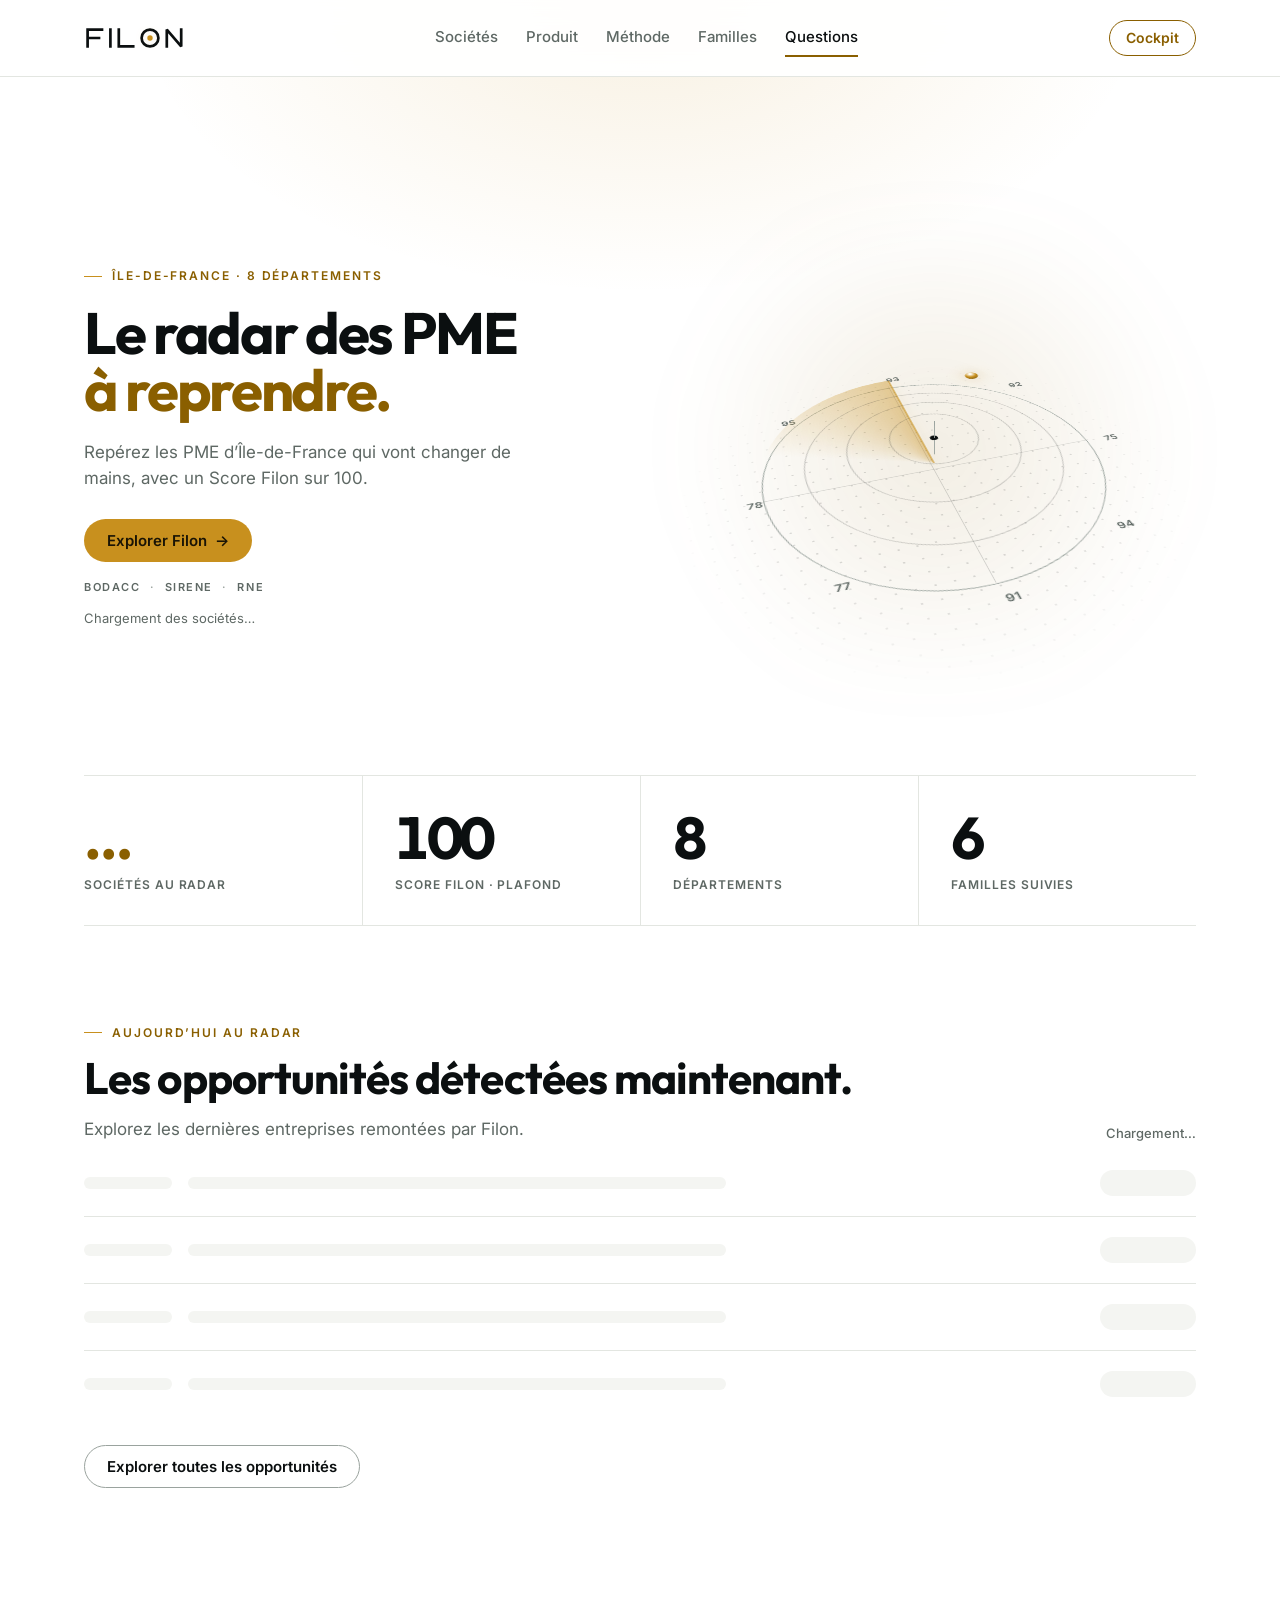
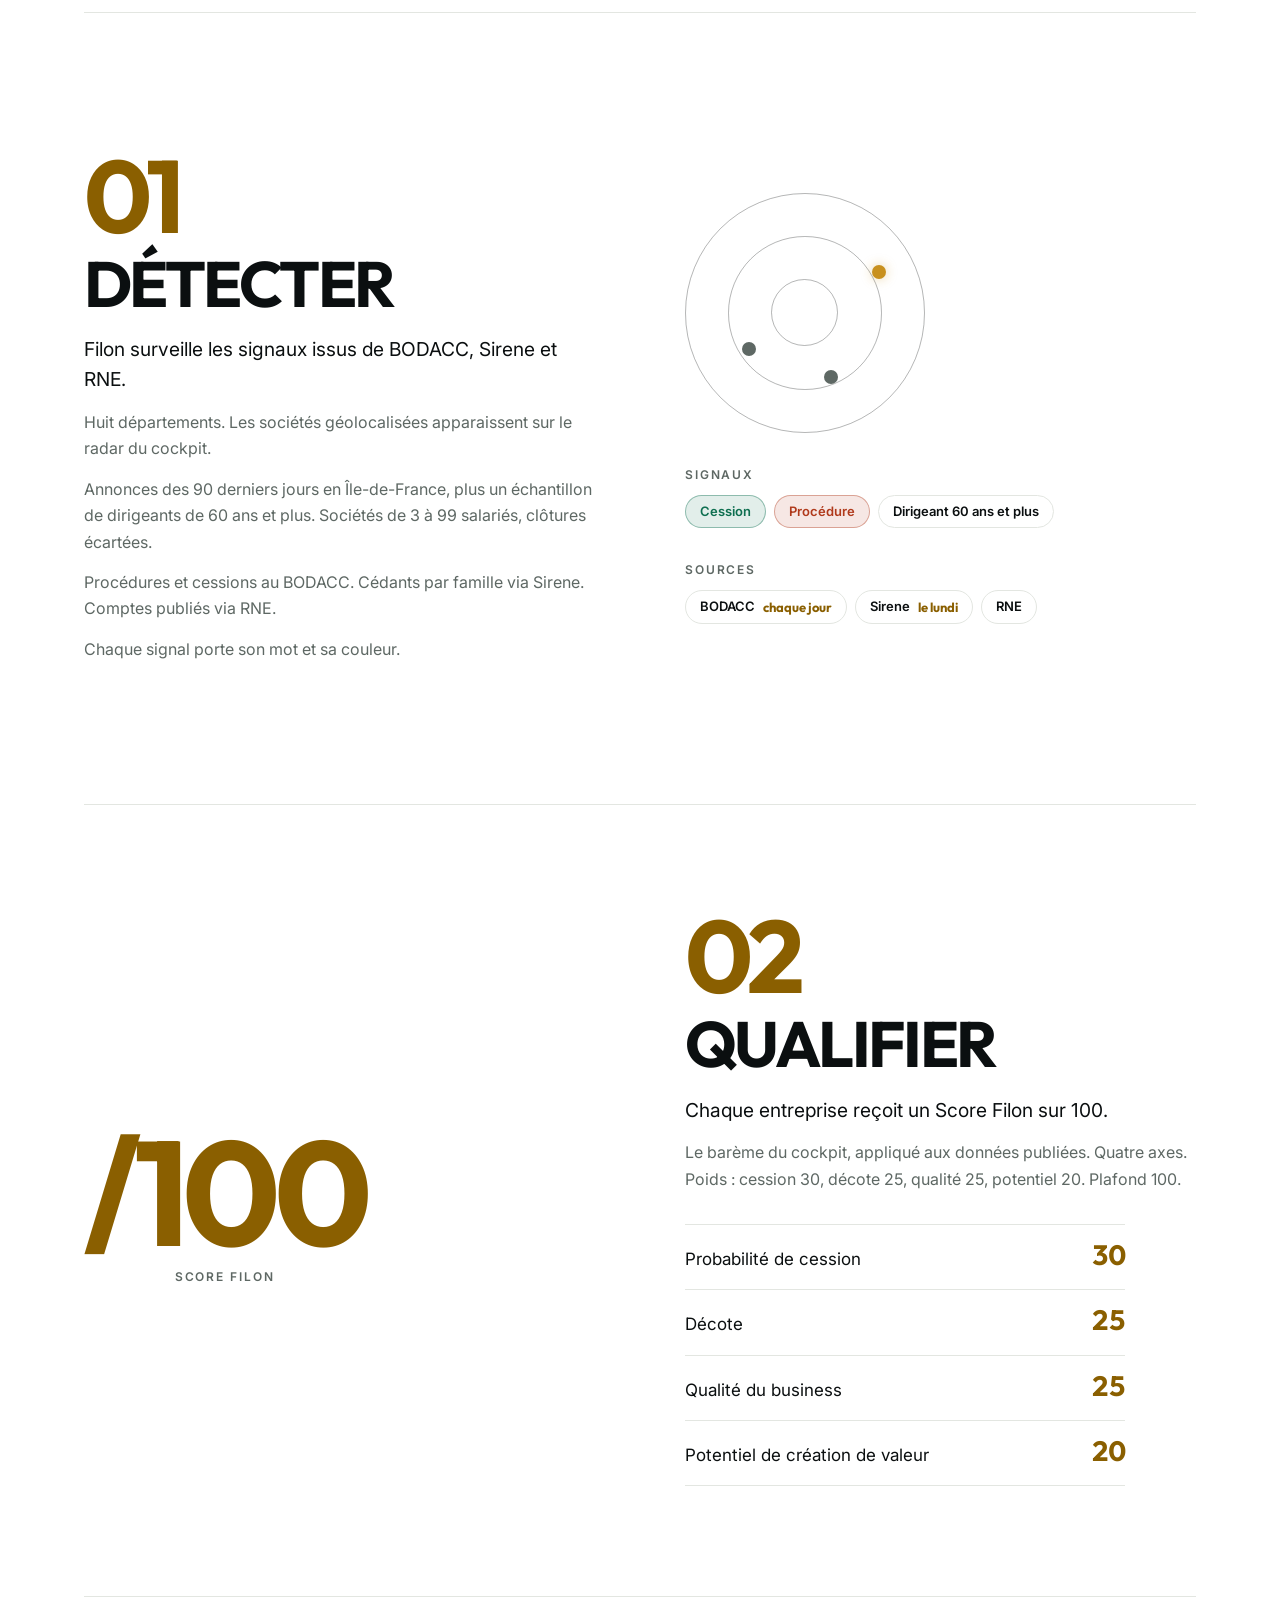
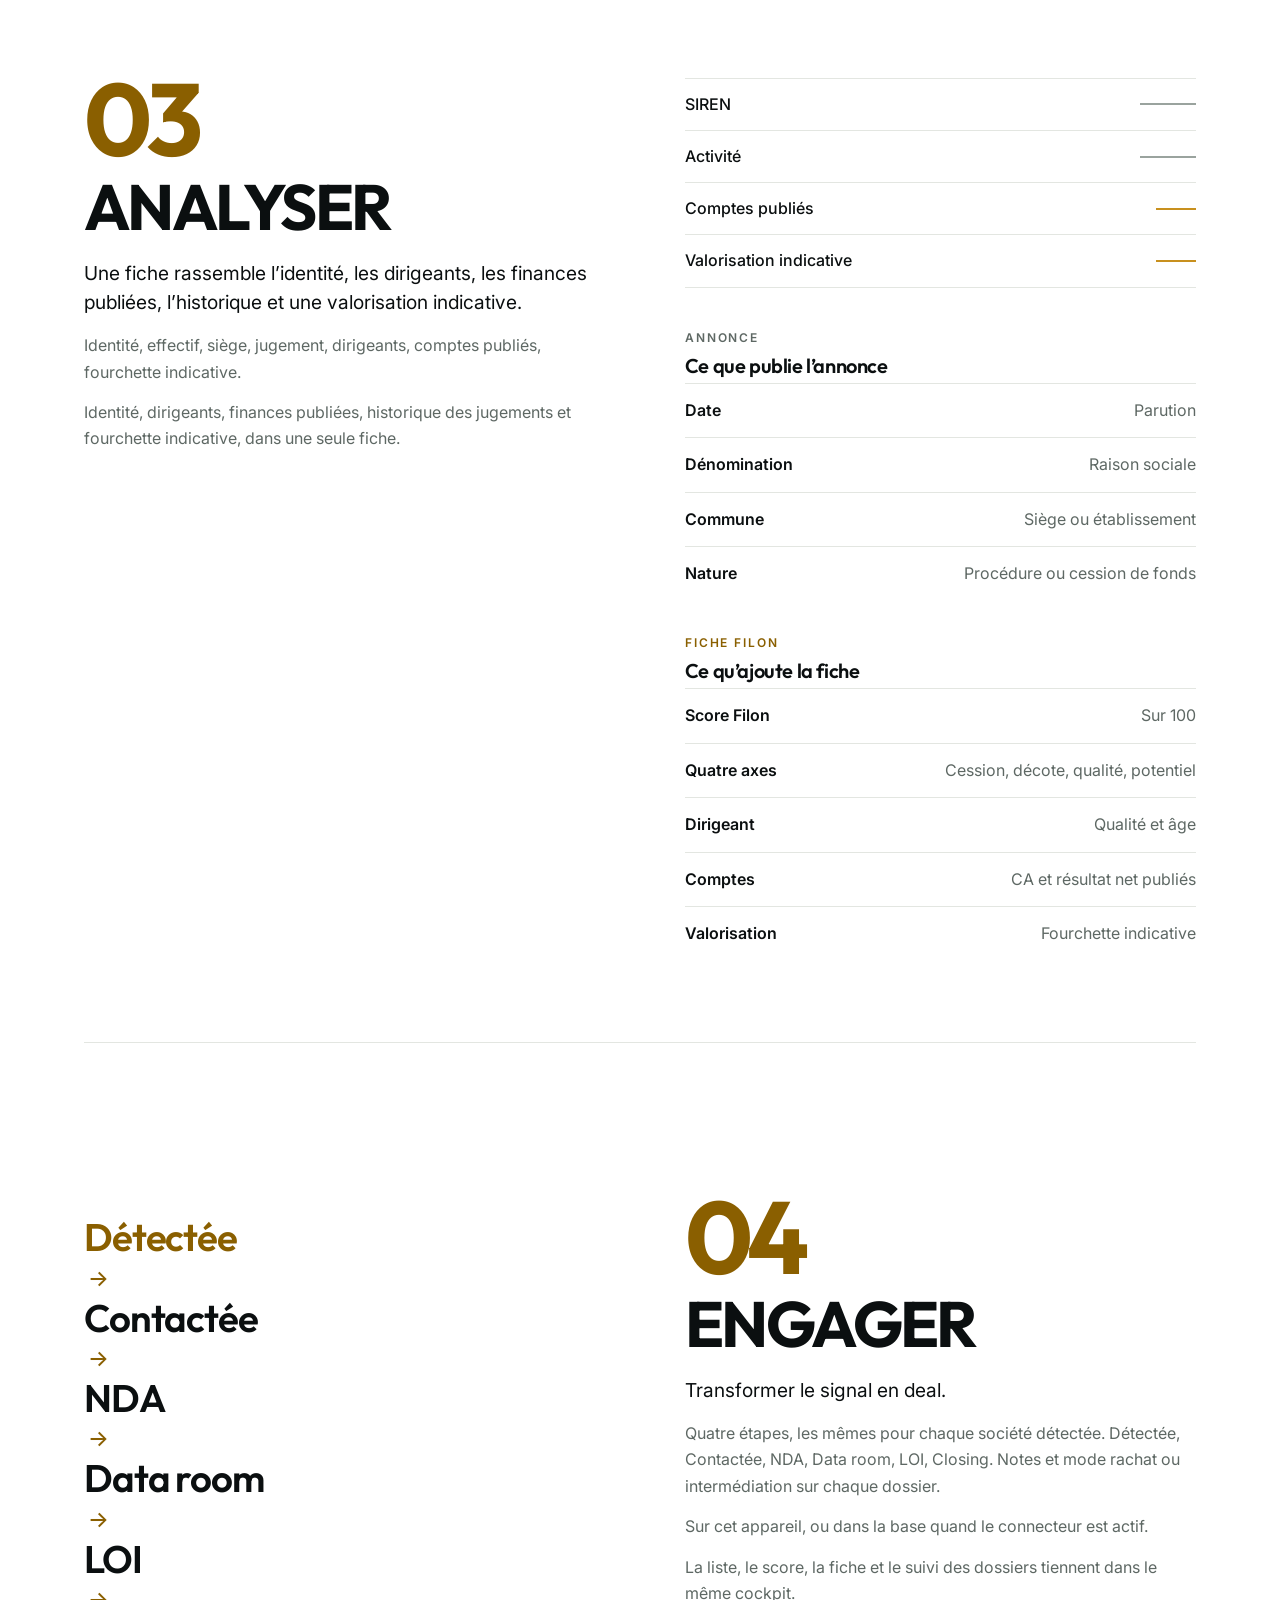
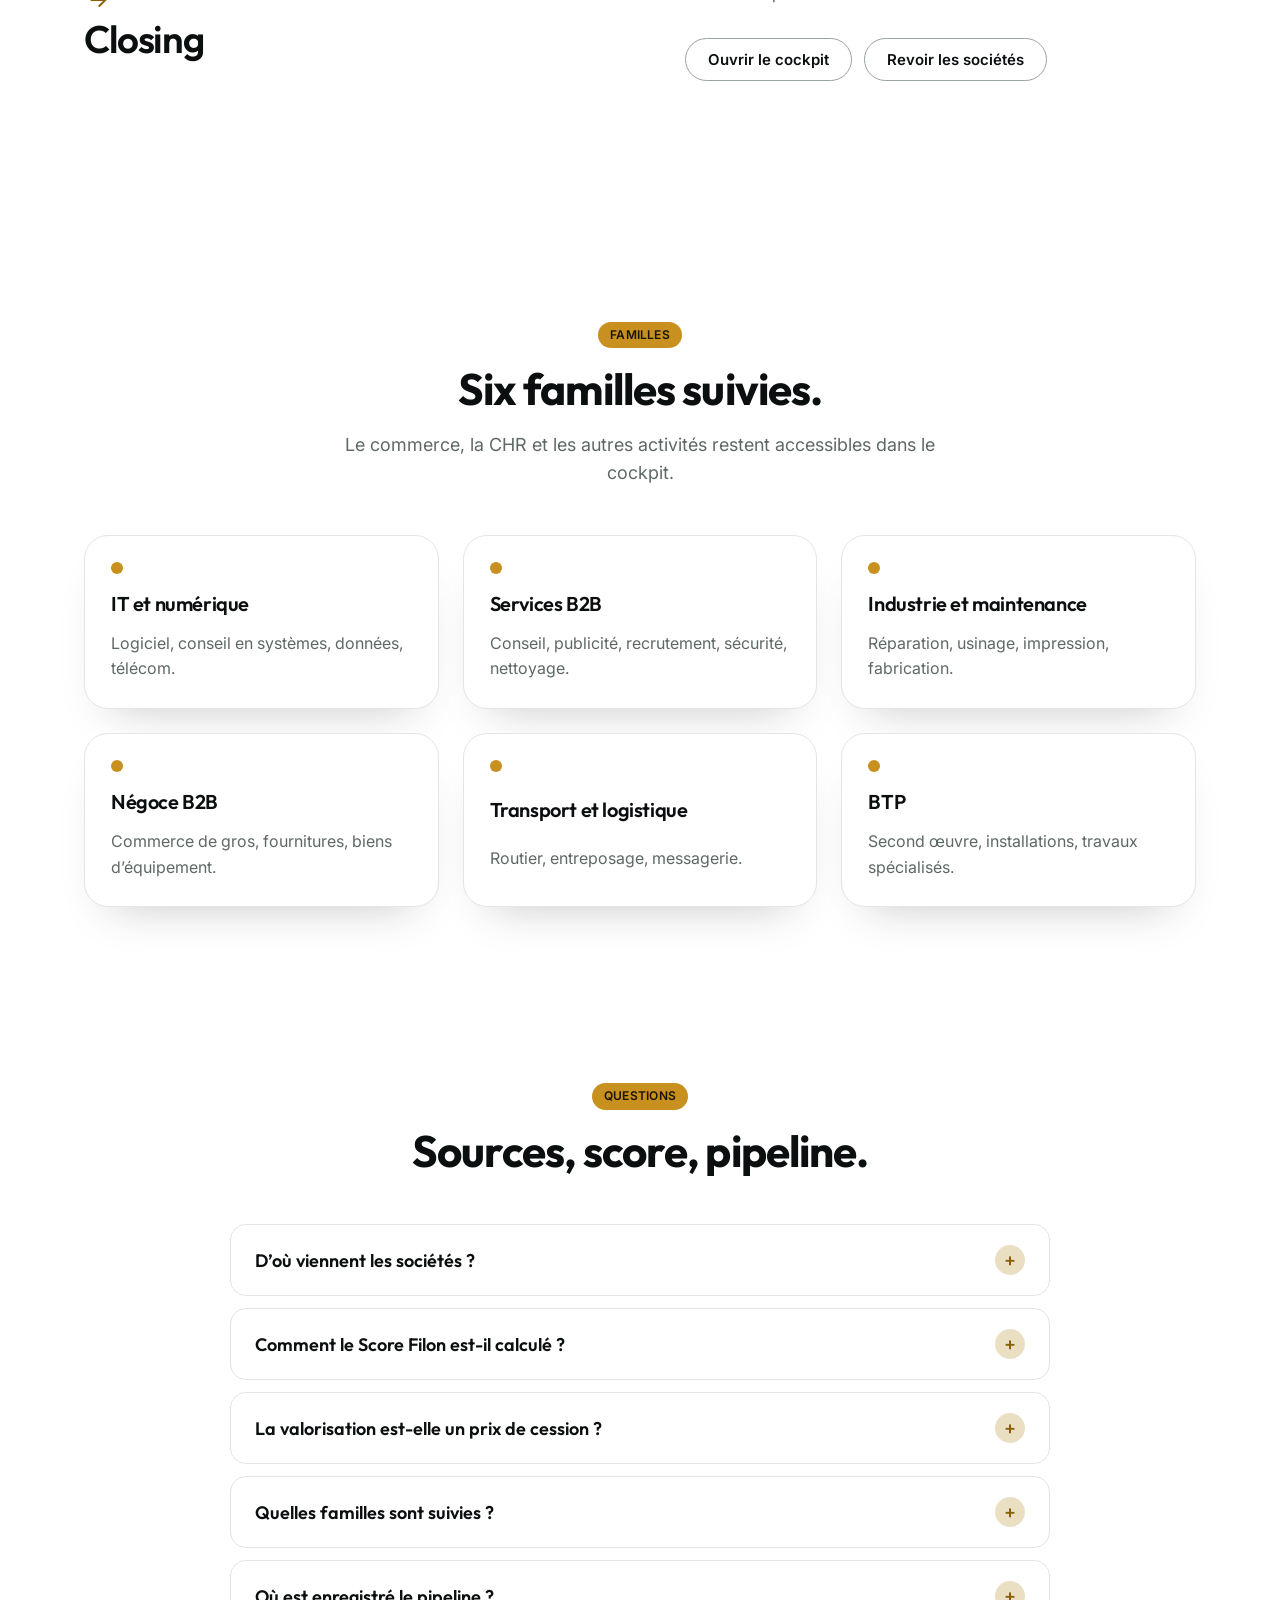
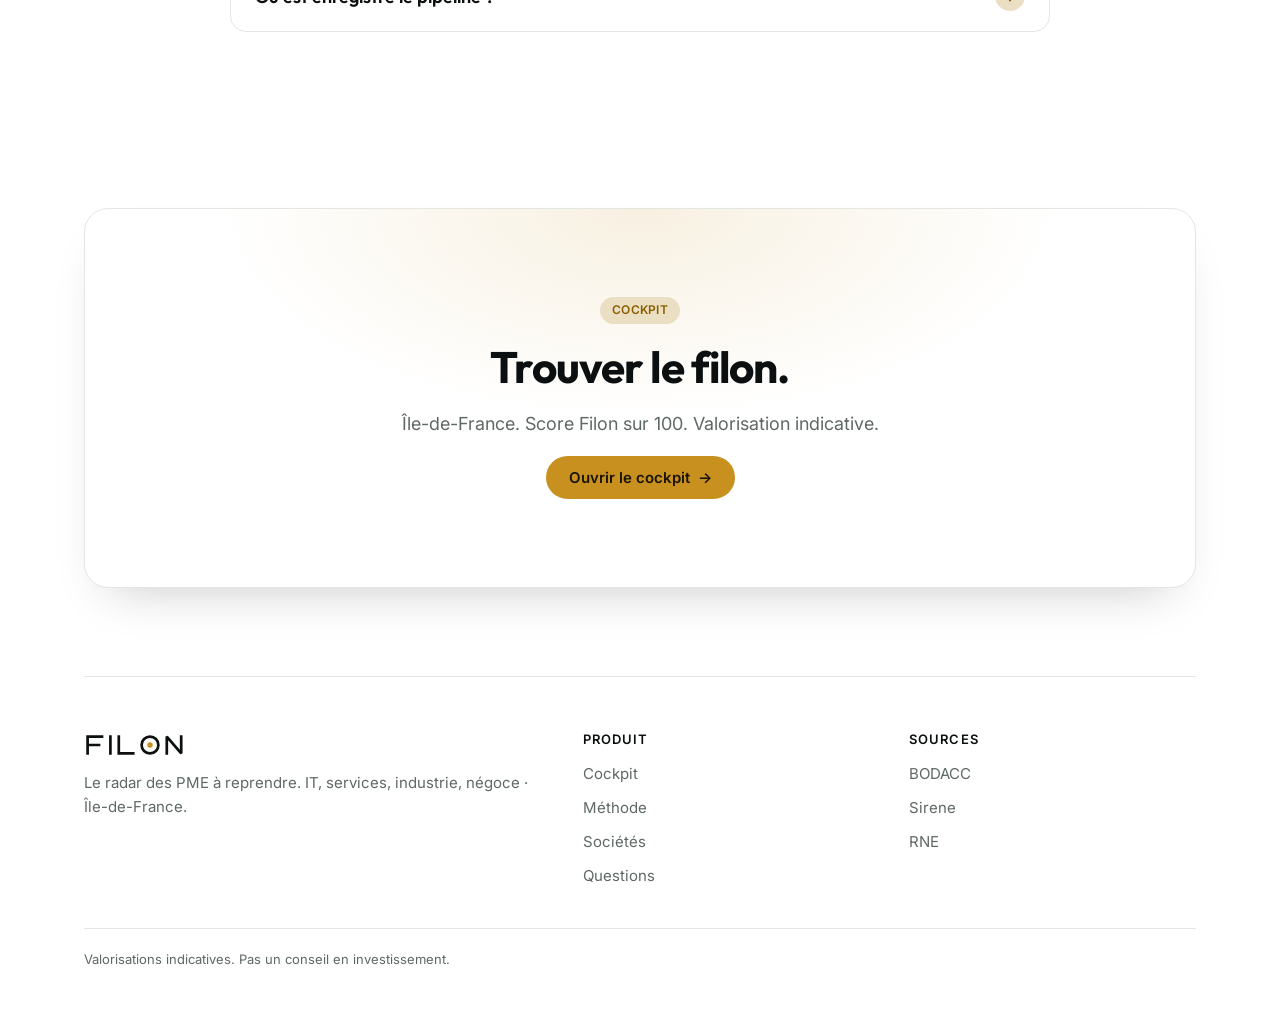
==== commit aa373bfb: "Landing : produit et méthode en quatre chapitres. Fusionne les cartes cockpit et les étapes en une n" ====
--- a/index.html
+++ b/index.html
@@ -170,6 +170,46 @@
 .flow .chip.on{background:var(--gold-fill);color:var(--on-gold);border-color:transparent}
 .flow s{text-decoration:none;color:var(--ink-muted);font-size:12px}
 
+.story{padding-top:clamp(28px,4vh,48px)}
+.chapter{display:grid;grid-template-columns:minmax(0,1fr);gap:clamp(36px,6vw,72px);align-items:center;padding-block:clamp(72px,10vh,128px);border-top:1px solid var(--line)}
+.chapter-num{margin:0;font:700 clamp(72px,8vw,112px)/.8 var(--font-display);letter-spacing:-.06em;color:var(--gold)}
+.chapter h2{margin-top:18px;font-size:clamp(40px,5vw,68px);line-height:.92;letter-spacing:-.04em;text-transform:uppercase}
+.chapter .lead{margin-top:22px;max-width:28em;font-size:clamp(18px,1.5vw,22px);color:var(--ink)}
+.chapter-copy > p{max-width:36em}
+.chapter-copy > p + p{margin-top:14px;color:var(--ink-muted);font-size:16px;line-height:1.65}
+.chapter-visual{display:grid;gap:36px;justify-items:start;align-content:center}
+.chapter .rings{width:min(240px,72vw);height:auto;aspect-ratio:1}
+.chapter .rings i:nth-child(2){inset:18%}
+.chapter .rings i:nth-child(3){inset:36%}
+.chapter .rings em{width:14px;height:14px}
+.chapter .dial b{font-size:clamp(96px,12vw,148px);letter-spacing:-.05em}
+.chapter .dial span{letter-spacing:.16em}
+.chapter .chips{justify-content:flex-start}
+.chapter .caption{margin:0 0 14px;font:600 12px/1 var(--font-sans);letter-spacing:.16em;text-transform:uppercase;color:var(--ink-muted)}
+.chapter .rows{width:100%;max-width:none;gap:0}
+.chapter .rows div{background:none;border-radius:0;padding:16px 0;border-top:1px solid var(--line);font-size:16px}
+.chapter .rows div:last-child{border-bottom:1px solid var(--line)}
+.chapter .rows div i{border-radius:0;height:2px;background:var(--line-strong)}
+.chapter .rows div i.g{background:var(--gold-fill)}
+.axes{list-style:none;margin:32px 0 0;padding:0;display:grid;max-width:440px}
+.axes li{display:flex;justify-content:space-between;align-items:baseline;gap:24px;padding:16px 0;border-top:1px solid var(--line);font-size:17px}
+.axes li:last-child{border-bottom:1px solid var(--line)}
+.axes b{font:700 28px/1 var(--font-display);letter-spacing:-.03em;color:var(--gold);font-variant-numeric:tabular-nums}
+.chapter .compare{display:grid;gap:36px;width:100%;margin-top:8px}
+.chapter .compare h3{margin:0 0 4px;font-size:20px}
+.ledger-name{margin:0 0 8px;font:600 12px/1 var(--font-sans);letter-spacing:.16em;text-transform:uppercase;color:var(--ink-muted)}
+.ledger-name.gold{color:var(--gold)}
+.chapter .flow{flex-direction:column;align-items:flex-start;justify-content:flex-start;gap:0}
+.chapter .flow .chip{padding:8px 0;border:0;border-radius:0;background:none;font:600 clamp(26px,3vw,40px)/1 var(--font-display);letter-spacing:-.03em}
+.chapter .flow .chip.on{background:none;border:0;color:var(--gold)}
+.chapter .flow s{display:block;padding:2px 0 2px 4px;font:500 22px/1 var(--font-sans);color:var(--gold);letter-spacing:0}
+.chapter .actions{margin-top:32px;justify-content:flex-start}
+@media (min-width:901px){
+  .chapter{grid-template-columns:minmax(0,1fr) minmax(0,1fr);gap:clamp(56px,7vw,120px);min-height:88vh;padding-block:clamp(80px,9vh,140px)}
+  .chapter:nth-child(even) .chapter-visual{order:-1}
+  .chapter:nth-child(3){align-items:start}
+}
+
 .stepper{position:relative;margin:0;padding:0;list-style:none;display:grid;grid-template-columns:repeat(4,minmax(0,1fr));gap:24px}
 .stepper::before{content:"";position:absolute;left:12%;right:12%;top:44px;height:1px;background:var(--line-strong);opacity:.6}
 .stepper .card{position:relative;display:grid;gap:10px;padding-top:28px}
@@ -390,89 +430,97 @@
       </div>
     </section>
 
-    <section class="block reveal" id="produit" aria-labelledby="produit-title">
-      <div class="block-head">
-        <span class="pill">Le cockpit</span>
-        <h2 id="produit-title">Six modules, un seul écran.</h2>
-        <p class="lead">La liste, le score, la fiche et le suivi des dossiers tiennent dans le même cockpit.</p>
-      </div>
-      <div class="grid-3">
-        <article class="card module">
-          <div class="visual"><div class="rings"><i></i><i></i><i></i><em></em><em class="b"></em><em class="c"></em></div></div>
-          <div class="body"><h3>Radar</h3><p>Huit départements. Les sociétés géolocalisées apparaissent sur le radar du cockpit.</p></div>
-        </article>
-        <article class="card module">
-          <div class="visual strong"><div class="dial"><b>/100</b><span>Score Filon</span></div></div>
-          <div class="body"><h3>Score</h3><p>Quatre axes. Poids : cession 30, décote 25, qualité 25, potentiel 20.</p></div>
-        </article>
-        <article class="card module">
-          <div class="visual"><div class="rows"><div>SIREN<i></i></div><div>Activité<i></i></div><div>Comptes publiés<i class="g"></i></div><div>Valorisation indicative<i class="g"></i></div></div></div>
-          <div class="body"><h3>Fiche</h3><p>Identité, effectif, siège, jugement, dirigeants, comptes publiés, fourchette indicative.</p></div>
-        </article>
-        <article class="card module">
-          <div class="visual"><div class="chips"><span class="chip cession">Cession</span><span class="chip procedure">Procédure</span><span class="chip">Dirigeant 60 ans et plus</span></div></div>
-          <div class="body"><h3>Signaux</h3><p>Chaque signal porte son mot et sa couleur.</p></div>
-        </article>
-        <article class="card module">
-          <div class="visual"><div class="flow"><span class="chip on">Détectée</span><s>→</s><span class="chip">Contactée</span><s>→</s><span class="chip">NDA</span><s>→</s><span class="chip">Data room</span><s>→</s><span class="chip">LOI</span><s>→</s><span class="chip">Closing</span></div></div>
-          <div class="body"><h3>Pipeline</h3><p>Sur cet appareil, ou dans la base quand le connecteur est actif.</p></div>
-        </article>
-        <article class="card module">
-          <div class="visual"><div class="chips"><span class="chip">BODACC <b>chaque jour</b></span><span class="chip">Sirene <b>le lundi</b></span><span class="chip">RNE</span></div></div>
-          <div class="body"><h3>Sources</h3><p>Procédures et cessions au BODACC. Cédants par famille via Sirene. Comptes publiés via RNE.</p></div>
-        </article>
-      </div>
-    </section>
-
-    <section class="block reveal" id="methode" aria-labelledby="methode-title">
-      <div class="block-head">
-        <span class="pill">Méthode</span>
-        <h2 id="methode-title">De l’annonce publiée au dossier suivi.</h2>
-        <p class="lead">Quatre étapes, les mêmes pour chaque société détectée.</p>
-      </div>
-      <ol class="stepper">
-        <li class="card">
-          <span class="num">1</span>
-          <h3>Collecte</h3>
+    <section class="story" id="produit" aria-labelledby="ch-detecter">
+      <article class="chapter reveal" id="methode">
+        <div class="chapter-copy">
+          <p class="chapter-num">01</p>
+          <h2 id="ch-detecter">Détecter</h2>
+          <p class="lead">Filon surveille les signaux issus de BODACC, Sirene et RNE.</p>
+          <p>Huit départements. Les sociétés géolocalisées apparaissent sur le radar du cockpit.</p>
           <p>Annonces des 90 derniers jours en Île-de-France, plus un échantillon de dirigeants de 60 ans et plus. Sociétés de 3 à 99 salariés, clôtures écartées.</p>
-        </li>
-        <li class="card">
-          <span class="num">2</span>
-          <h3>Score</h3>
-          <p>Le barème du cockpit, appliqué aux données publiées : cession 30, décote 25, qualité 25, potentiel 20. Plafond 100.</p>
-        </li>
-        <li class="card">
-          <span class="num">3</span>
-          <h3>Fiche</h3>
+          <p>Procédures et cessions au BODACC. Cédants par famille via Sirene. Comptes publiés via RNE.</p>
+          <p>Chaque signal porte son mot et sa couleur.</p>
+        </div>
+        <div class="chapter-visual">
+          <div class="rings" aria-hidden="true"><i></i><i></i><i></i><em></em><em class="b"></em><em class="c"></em></div>
+          <div>
+            <p class="caption">Signaux</p>
+            <div class="chips"><span class="chip cession">Cession</span><span class="chip procedure">Procédure</span><span class="chip">Dirigeant 60 ans et plus</span></div>
+          </div>
+          <div>
+            <p class="caption">Sources</p>
+            <div class="chips"><span class="chip">BODACC <b>chaque jour</b></span><span class="chip">Sirene <b>le lundi</b></span><span class="chip">RNE</span></div>
+          </div>
+        </div>
+      </article>
+
+      <article class="chapter reveal">
+        <div class="chapter-copy">
+          <p class="chapter-num">02</p>
+          <h2 id="ch-qualifier">Qualifier</h2>
+          <p class="lead">Chaque entreprise reçoit un Score Filon sur 100.</p>
+          <p>Le barème du cockpit, appliqué aux données publiées. Quatre axes. Poids : cession 30, décote 25, qualité 25, potentiel 20. Plafond 100.</p>
+          <ul class="axes">
+            <li><span>Probabilité de cession</span><b>30</b></li>
+            <li><span>Décote</span><b>25</b></li>
+            <li><span>Qualité du business</span><b>25</b></li>
+            <li><span>Potentiel de création de valeur</span><b>20</b></li>
+          </ul>
+        </div>
+        <div class="chapter-visual">
+          <div class="dial"><b>/100</b><span>Score Filon</span></div>
+        </div>
+      </article>
+
+      <article class="chapter reveal">
+        <div class="chapter-copy">
+          <p class="chapter-num">03</p>
+          <h2 id="ch-analyser">Analyser</h2>
+          <p class="lead">Une fiche rassemble l’identité, les dirigeants, les finances publiées, l’historique et une valorisation indicative.</p>
+          <p>Identité, effectif, siège, jugement, dirigeants, comptes publiés, fourchette indicative.</p>
           <p>Identité, dirigeants, finances publiées, historique des jugements et fourchette indicative, dans une seule fiche.</p>
-        </li>
-        <li class="card">
-          <span class="num">4</span>
-          <h3>Suivi</h3>
-          <p>Détectée, Contactée, NDA, Data room, LOI, Closing. Notes et mode rachat ou intermédiation sur chaque dossier.</p>
-        </li>
-      </ol>
-      <div class="grid-2 compare" style="margin-top:24px">
-        <article class="card">
-          <header><span class="pill soft">Annonce</span><h3>Ce que publie l’annonce</h3></header>
-          <div class="line"><span>Date</span><span>Parution</span></div>
-          <div class="line"><span>Dénomination</span><span>Raison sociale</span></div>
-          <div class="line"><span>Commune</span><span>Siège ou établissement</span></div>
-          <div class="line"><span>Nature</span><span>Procédure ou cession de fonds</span></div>
-        </article>
-        <article class="card win">
-          <header><span class="pill">Fiche Filon</span><h3>Ce qu’ajoute la fiche</h3></header>
-          <div class="line"><span>Score Filon</span><span>Sur 100</span></div>
-          <div class="line"><span>Quatre axes</span><span>Cession, décote, qualité, potentiel</span></div>
-          <div class="line"><span>Dirigeant</span><span>Qualité et âge</span></div>
-          <div class="line"><span>Comptes</span><span>CA et résultat net publiés</span></div>
-          <div class="line"><span>Valorisation</span><span>Fourchette indicative</span></div>
-        </article>
-      </div>
-      <div class="actions center" style="margin-top:32px">
-        <a class="btn" href="cockpit/">Ouvrir le cockpit</a>
-        <a class="btn" href="#societes">Revoir les sociétés</a>
-      </div>
+        </div>
+        <div class="chapter-visual">
+          <div class="rows"><div>SIREN<i></i></div><div>Activité<i></i></div><div>Comptes publiés<i class="g"></i></div><div>Valorisation indicative<i class="g"></i></div></div>
+          <div class="compare">
+            <div>
+              <p class="ledger-name">Annonce</p>
+              <h3>Ce que publie l’annonce</h3>
+              <div class="line"><span>Date</span><span>Parution</span></div>
+              <div class="line"><span>Dénomination</span><span>Raison sociale</span></div>
+              <div class="line"><span>Commune</span><span>Siège ou établissement</span></div>
+              <div class="line"><span>Nature</span><span>Procédure ou cession de fonds</span></div>
+            </div>
+            <div>
+              <p class="ledger-name gold">Fiche Filon</p>
+              <h3>Ce qu’ajoute la fiche</h3>
+              <div class="line"><span>Score Filon</span><span>Sur 100</span></div>
+              <div class="line"><span>Quatre axes</span><span>Cession, décote, qualité, potentiel</span></div>
+              <div class="line"><span>Dirigeant</span><span>Qualité et âge</span></div>
+              <div class="line"><span>Comptes</span><span>CA et résultat net publiés</span></div>
+              <div class="line"><span>Valorisation</span><span>Fourchette indicative</span></div>
+            </div>
+          </div>
+        </div>
+      </article>
+
+      <article class="chapter reveal">
+        <div class="chapter-copy">
+          <p class="chapter-num">04</p>
+          <h2 id="ch-engager">Engager</h2>
+          <p class="lead">Transformer le signal en deal.</p>
+          <p>Quatre étapes, les mêmes pour chaque société détectée. Détectée, Contactée, NDA, Data room, LOI, Closing. Notes et mode rachat ou intermédiation sur chaque dossier.</p>
+          <p>Sur cet appareil, ou dans la base quand le connecteur est actif.</p>
+          <p>La liste, le score, la fiche et le suivi des dossiers tiennent dans le même cockpit.</p>
+          <div class="actions">
+            <a class="btn" href="cockpit/">Ouvrir le cockpit</a>
+            <a class="btn" href="#societes">Revoir les sociétés</a>
+          </div>
+        </div>
+        <div class="chapter-visual">
+          <div class="flow"><span class="chip on">Détectée</span><s>→</s><span class="chip">Contactée</span><s>→</s><span class="chip">NDA</span><s>→</s><span class="chip">Data room</span><s>→</s><span class="chip">LOI</span><s>→</s><span class="chip">Closing</span></div>
+        </div>
+      </article>
     </section>
 
     <section class="block fam reveal" id="familles" aria-labelledby="familles-title">
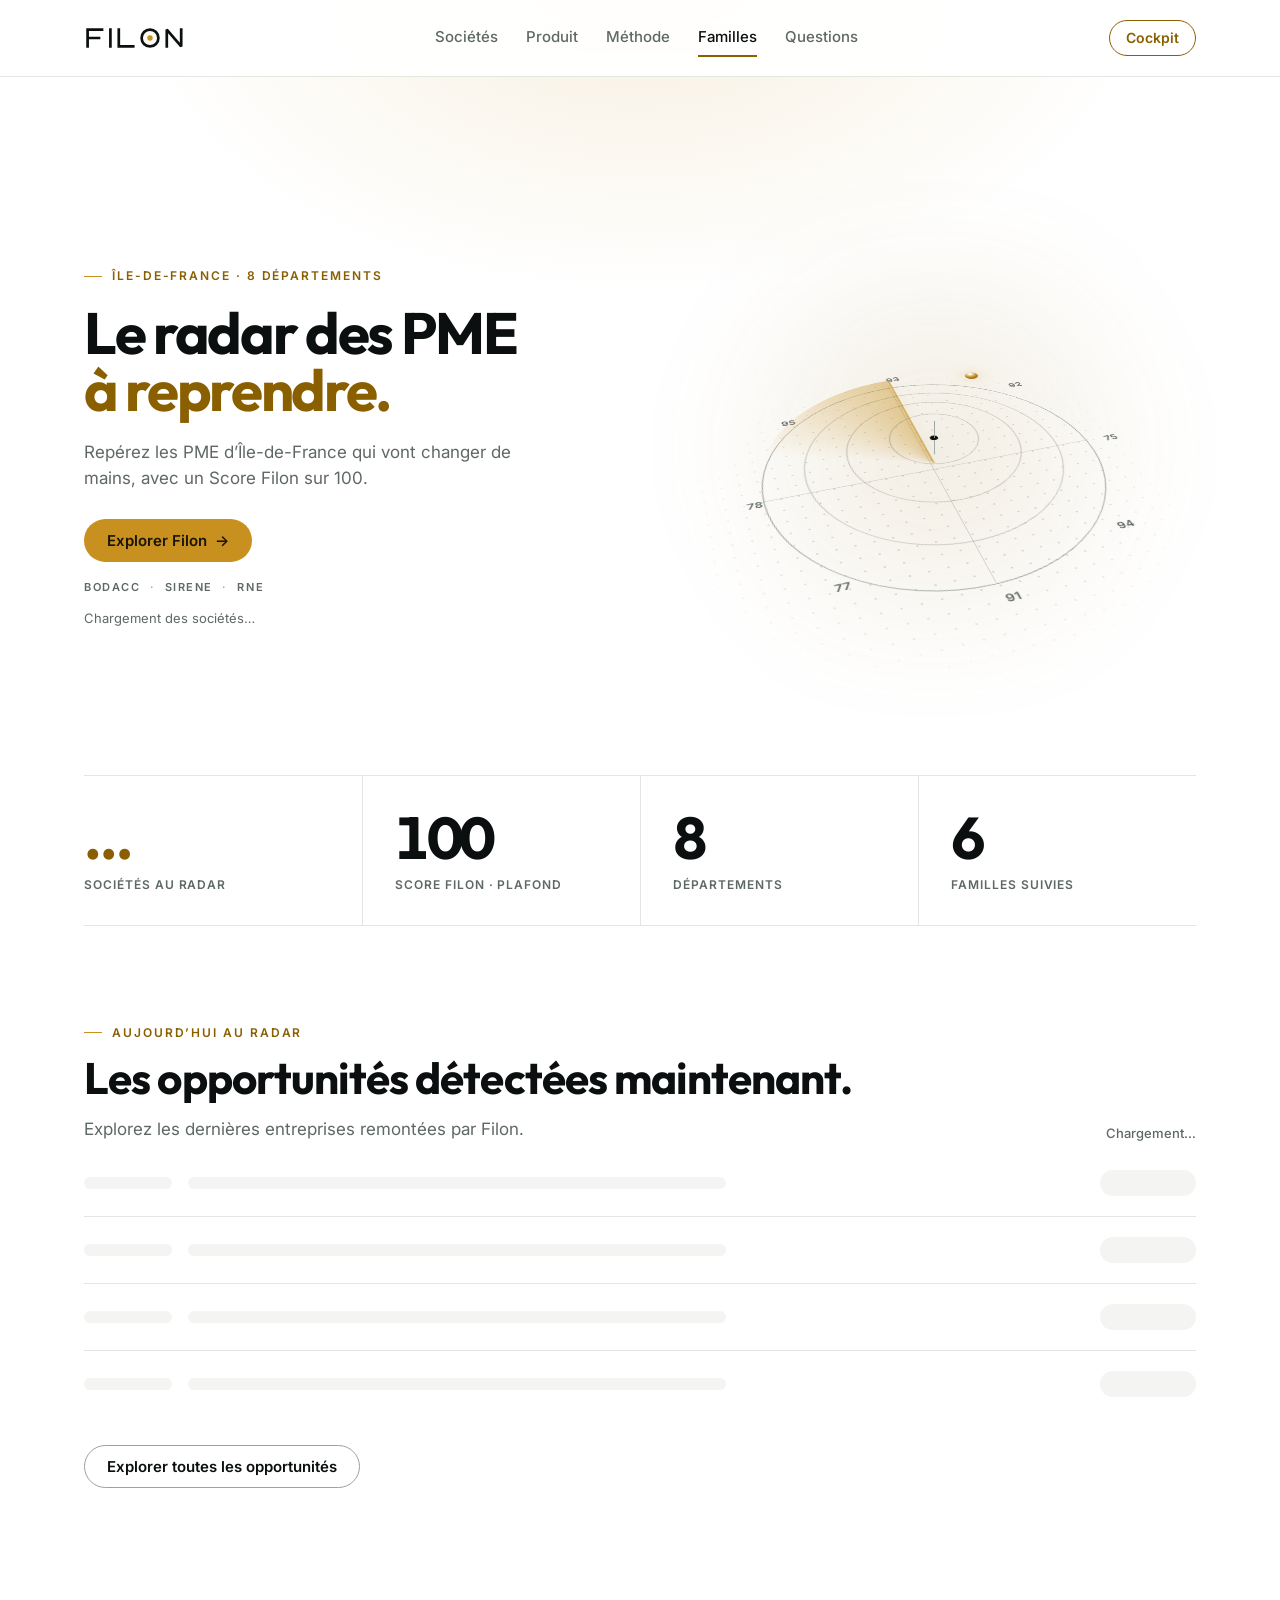
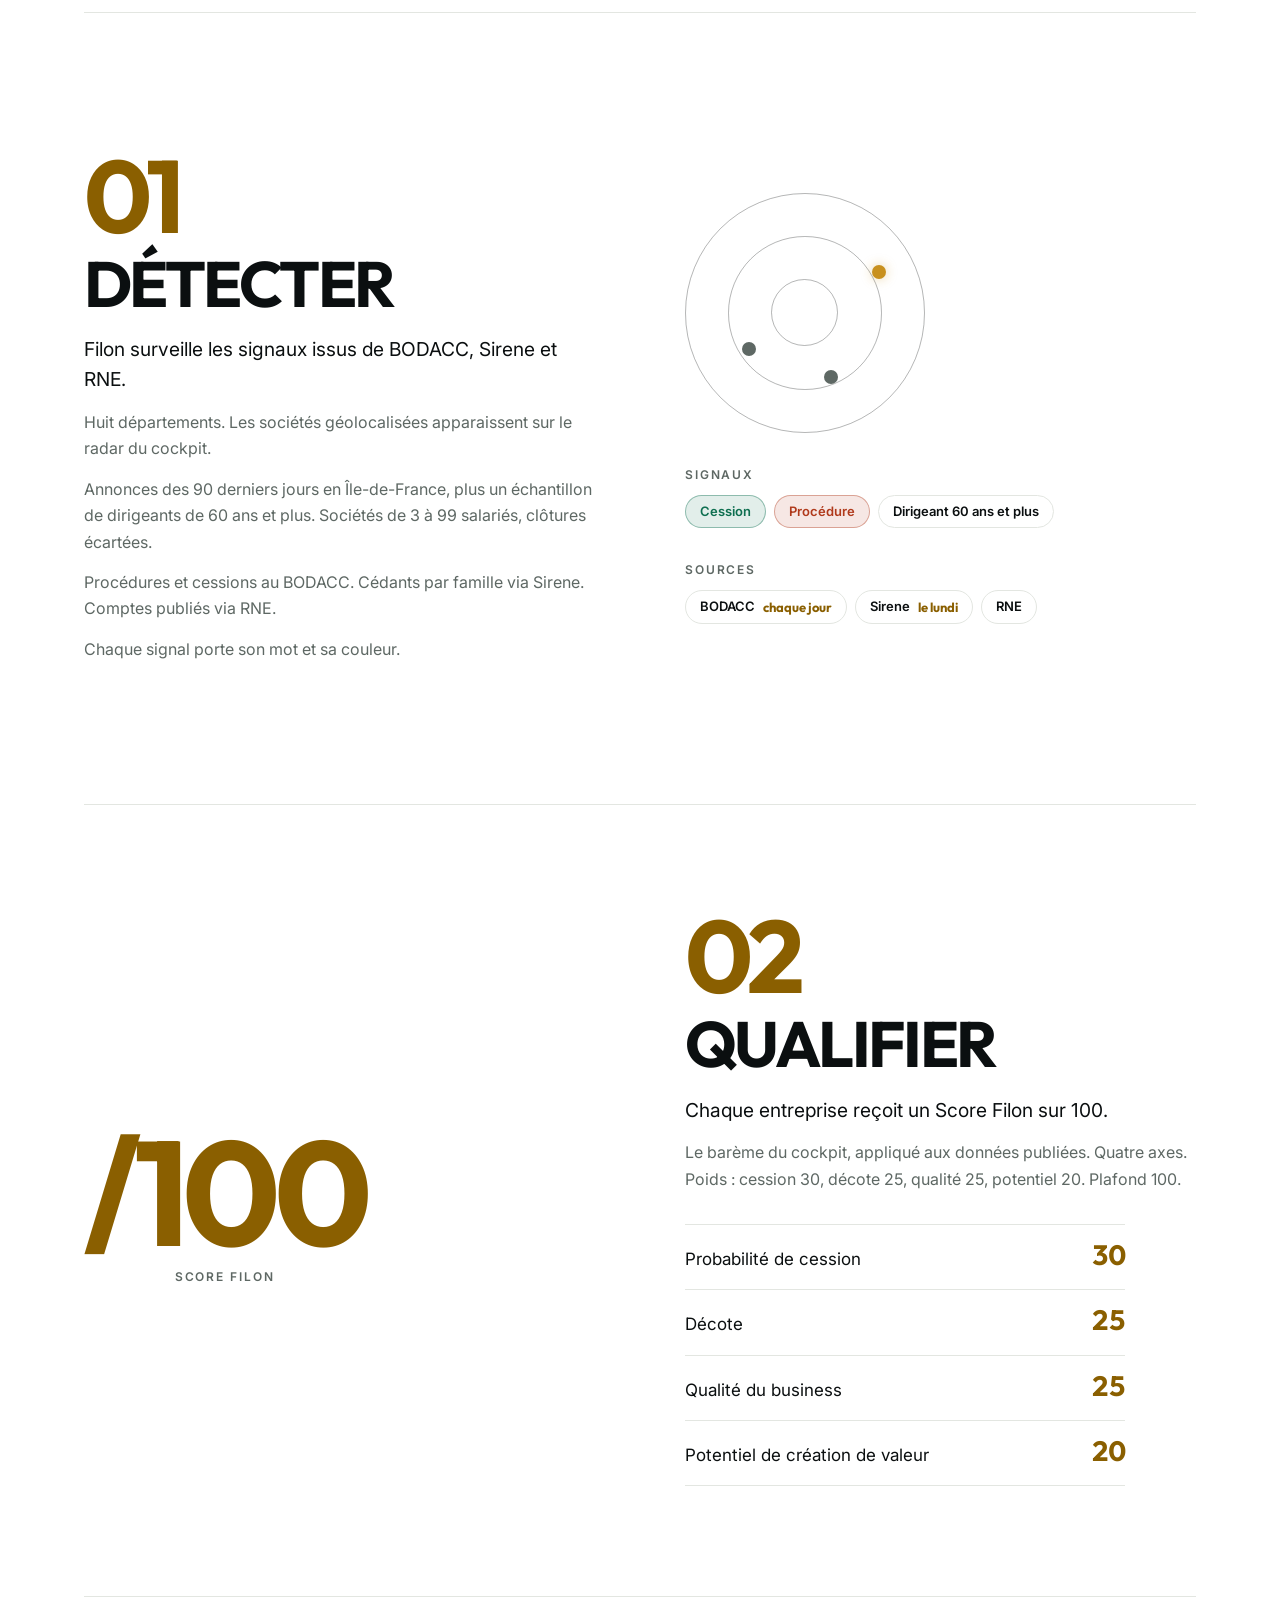
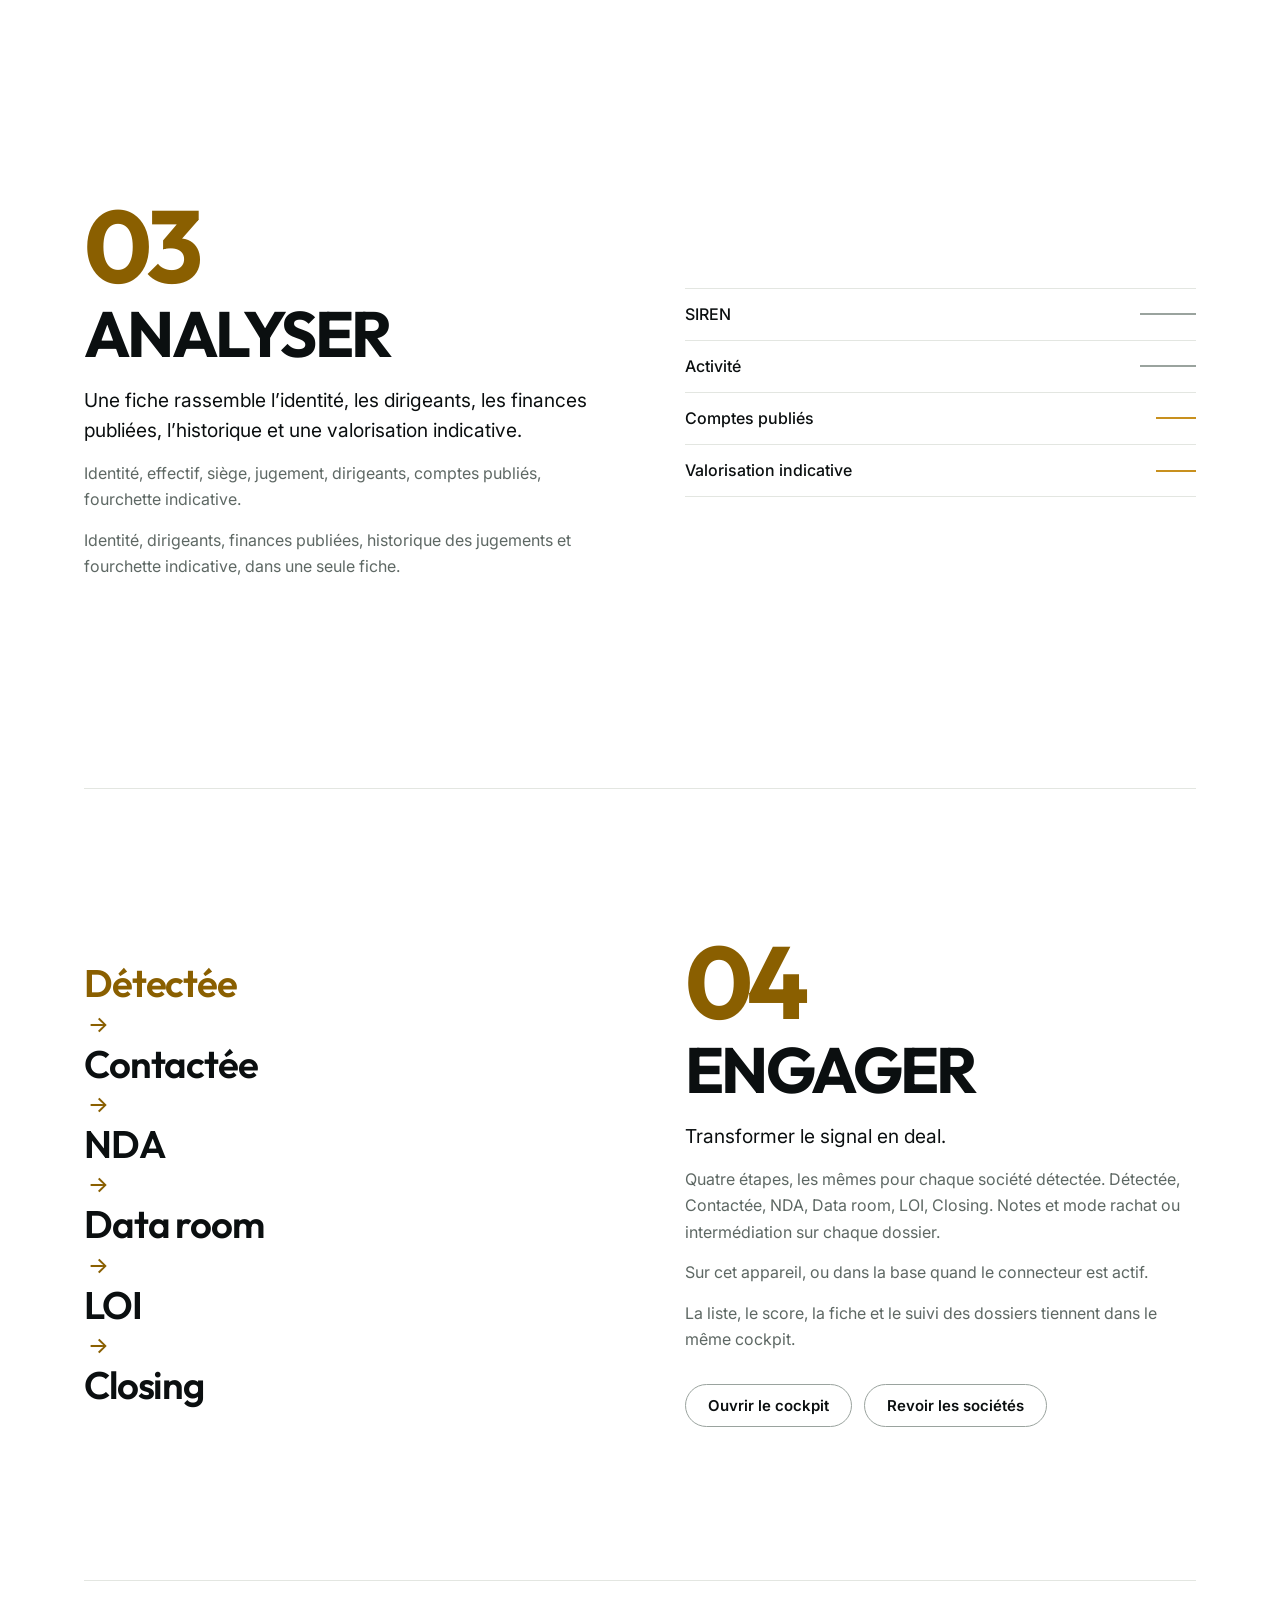
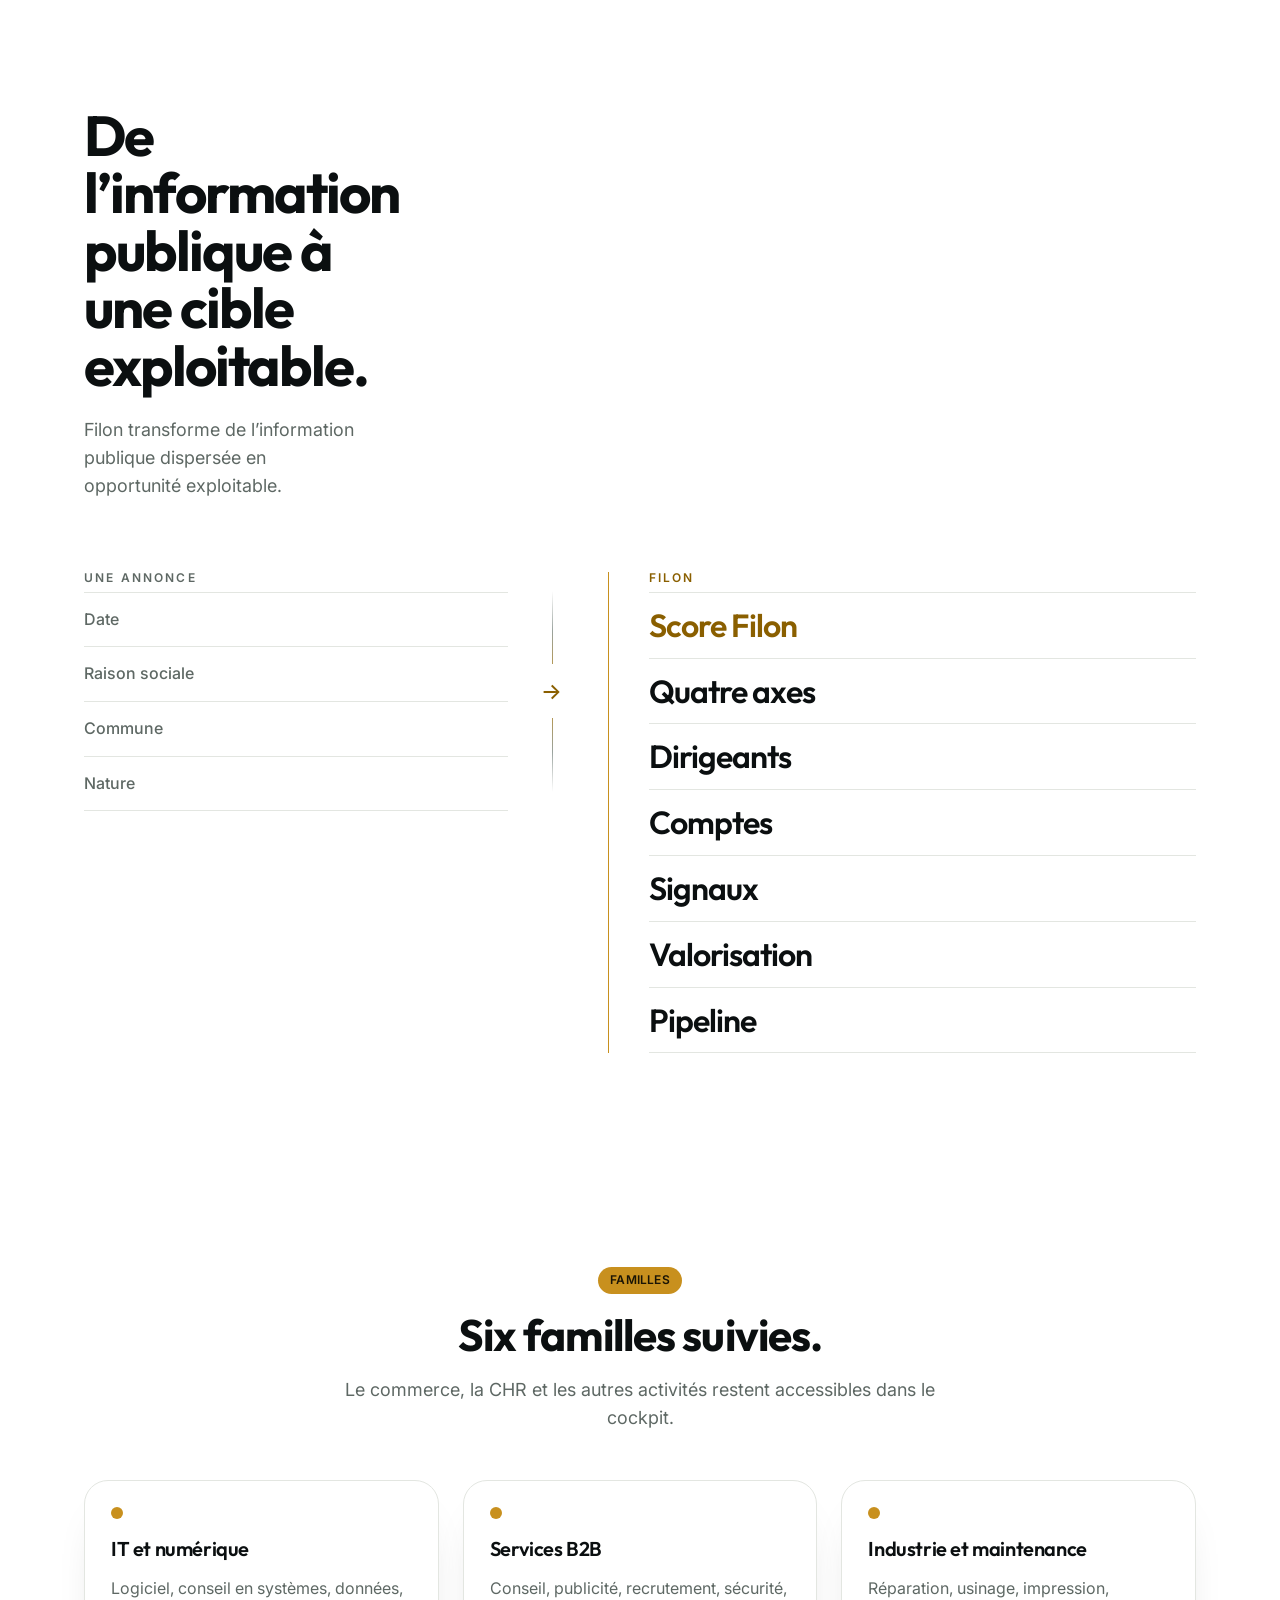
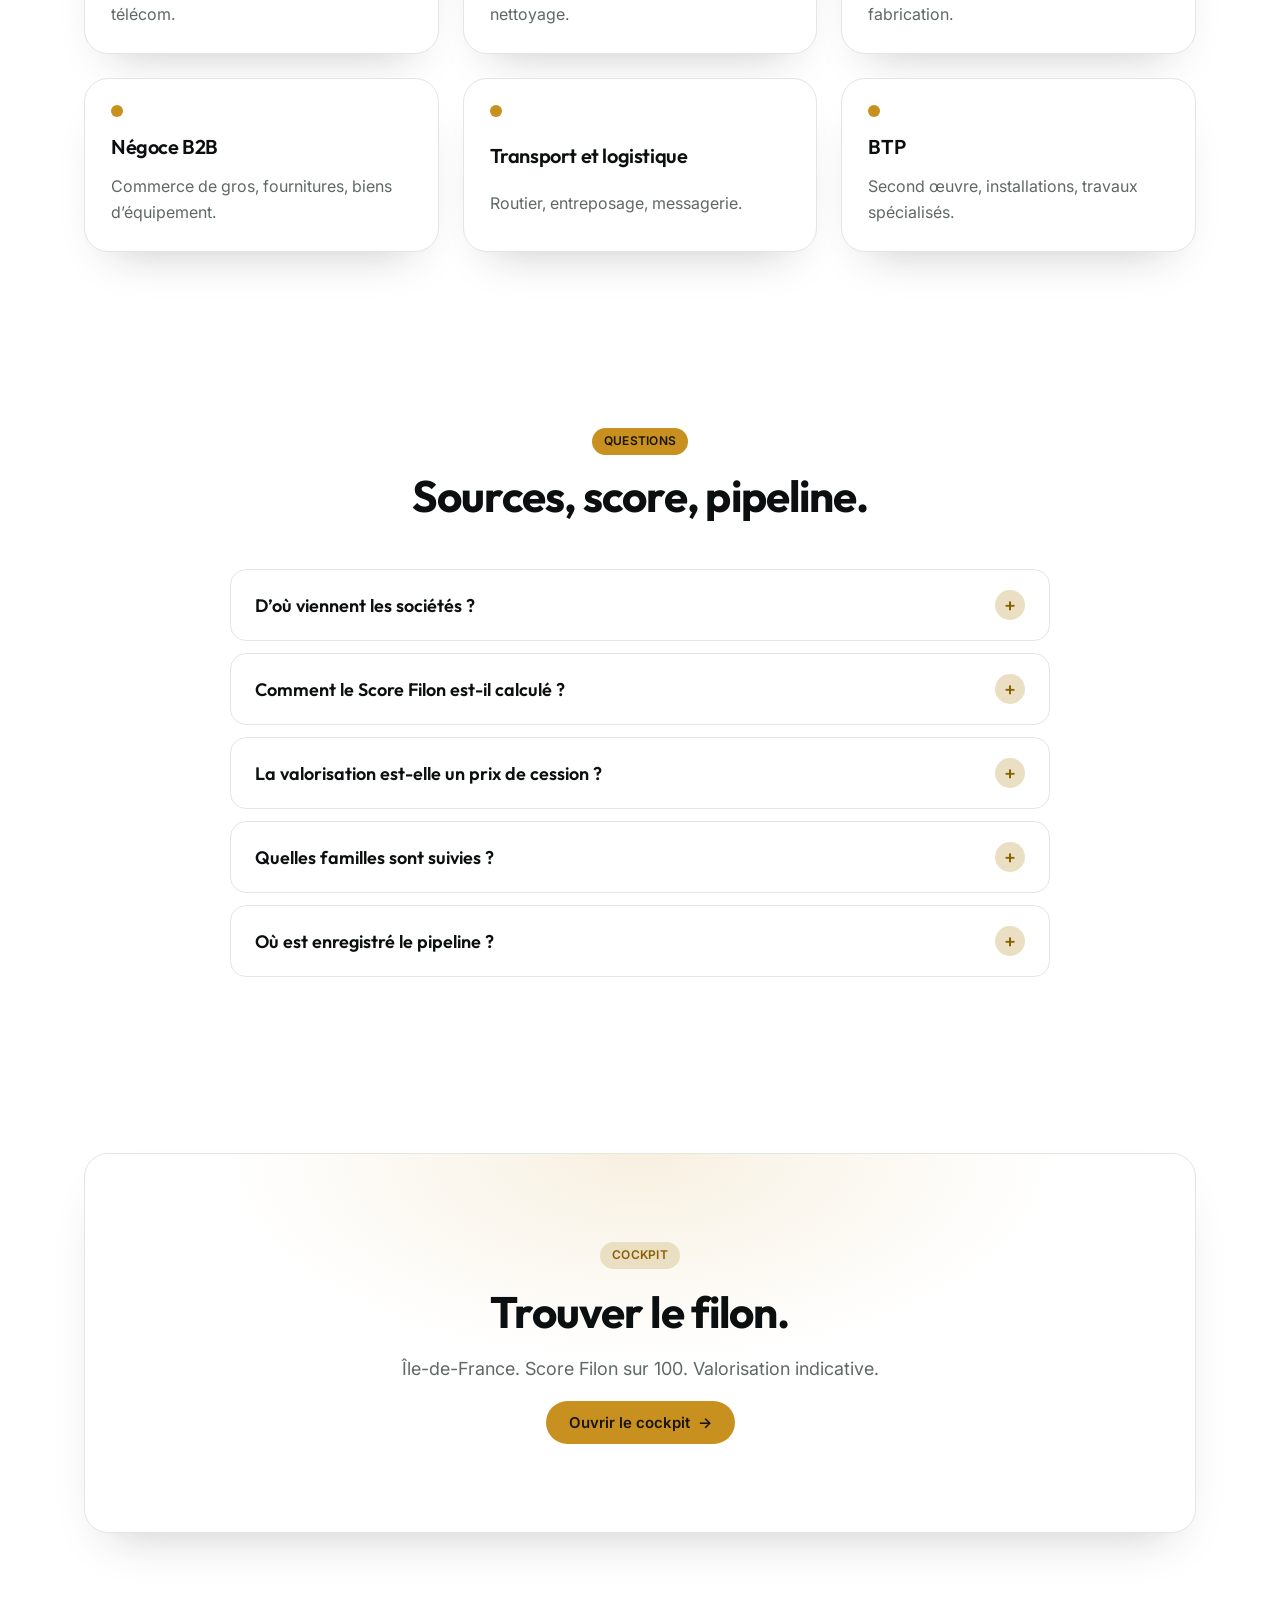
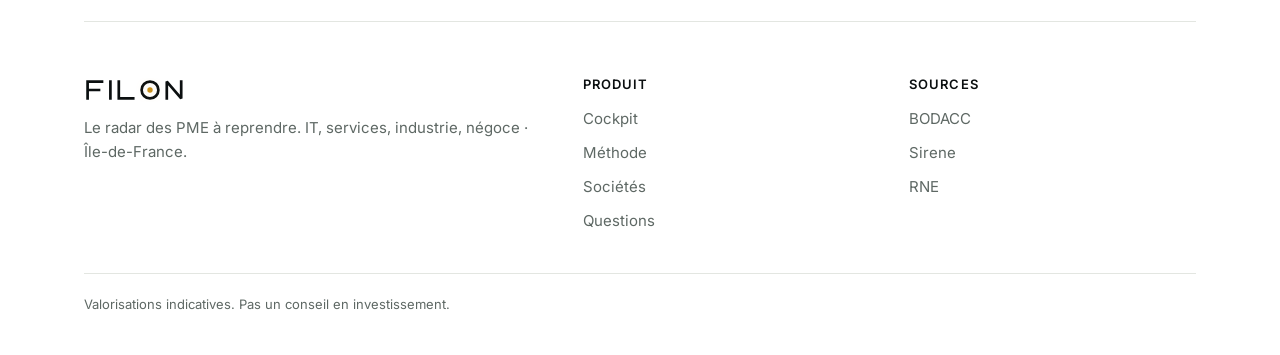
==== commit 6c6a9e07: "Landing : la comparaison annonce vers Filon devient une transformation. Après la méthode, l’annonce " ====
--- a/index.html
+++ b/index.html
@@ -195,10 +195,6 @@
 .axes li{display:flex;justify-content:space-between;align-items:baseline;gap:24px;padding:16px 0;border-top:1px solid var(--line);font-size:17px}
 .axes li:last-child{border-bottom:1px solid var(--line)}
 .axes b{font:700 28px/1 var(--font-display);letter-spacing:-.03em;color:var(--gold);font-variant-numeric:tabular-nums}
-.chapter .compare{display:grid;gap:36px;width:100%;margin-top:8px}
-.chapter .compare h3{margin:0 0 4px;font-size:20px}
-.ledger-name{margin:0 0 8px;font:600 12px/1 var(--font-sans);letter-spacing:.16em;text-transform:uppercase;color:var(--ink-muted)}
-.ledger-name.gold{color:var(--gold)}
 .chapter .flow{flex-direction:column;align-items:flex-start;justify-content:flex-start;gap:0}
 .chapter .flow .chip{padding:8px 0;border:0;border-radius:0;background:none;font:600 clamp(26px,3vw,40px)/1 var(--font-display);letter-spacing:-.03em}
 .chapter .flow .chip.on{background:none;border:0;color:var(--gold)}
@@ -207,7 +203,32 @@
 @media (min-width:901px){
   .chapter{grid-template-columns:minmax(0,1fr) minmax(0,1fr);gap:clamp(56px,7vw,120px);min-height:88vh;padding-block:clamp(80px,9vh,140px)}
   .chapter:nth-child(even) .chapter-visual{order:-1}
-  .chapter:nth-child(3){align-items:start}
+}
+
+.shift{padding-block:clamp(96px,14vh,160px);border-top:1px solid var(--line)}
+.shift-head{max-width:16em;margin:0 0 clamp(56px,8vh,96px)}
+.shift h2{color:var(--ink);font-size:clamp(36px,4.4vw,58px);line-height:1.02;letter-spacing:-.035em}
+.shift .lead{margin-top:22px;max-width:34em;font-size:18px}
+.shift-grid{display:grid;grid-template-columns:minmax(0,1fr);align-items:start}
+.shift-from{display:grid;grid-template-columns:minmax(0,1fr)}
+.shift-kicker{margin:0 0 8px;font:600 12px/1 var(--font-sans);letter-spacing:.18em;text-transform:uppercase;color:var(--ink-muted)}
+.shift-side ol{list-style:none;margin:0;padding:0}
+.shift-side li{padding:16px 0;border-top:1px solid var(--line);font:500 16px/1.35 var(--font-sans);color:var(--ink-muted)}
+.shift-side li:last-child{border-bottom:1px solid var(--line)}
+.shift-side.filon{margin-top:8px}
+.shift-side.filon .shift-kicker{color:var(--gold)}
+.shift-side.filon li{color:var(--ink);font:600 clamp(26px,2.5vw,34px)/1.15 var(--font-display);letter-spacing:-.03em;padding:14px 0}
+.shift-side.filon li:first-child{color:var(--gold)}
+.shift-mark{position:relative;display:grid;place-items:center;height:72px;color:var(--gold)}
+.shift-mark::before{content:"";position:absolute;left:0;right:0;top:50%;height:1px;background:linear-gradient(to right, transparent, var(--line-strong), var(--gold-fill), var(--line-strong), transparent)}
+.shift-mark span{position:relative;padding:0 14px;background:var(--void);font:500 22px/1 var(--font-sans)}
+@media (min-width:901px){
+  .shift-grid{grid-template-columns:minmax(0,1fr) minmax(0,1.15fr);column-gap:12px}
+  .shift-from{grid-template-columns:minmax(0,1fr) 88px;align-items:center}
+  .shift-side.filon{margin-top:0;padding-left:40px;border-left:1px solid var(--gold-fill)}
+  .shift-mark{height:auto;align-self:stretch}
+  .shift-mark::before{left:50%;right:auto;top:8%;bottom:8%;width:1px;height:auto;background:linear-gradient(to bottom, transparent, var(--line-strong) 20%, var(--gold-fill) 50%, var(--line-strong) 80%, transparent)}
+  .shift-mark span{padding:16px 0}
 }
 
 .stepper{position:relative;margin:0;padding:0;list-style:none;display:grid;grid-template-columns:repeat(4,minmax(0,1fr));gap:24px}
@@ -482,25 +503,6 @@
         </div>
         <div class="chapter-visual">
           <div class="rows"><div>SIREN<i></i></div><div>Activité<i></i></div><div>Comptes publiés<i class="g"></i></div><div>Valorisation indicative<i class="g"></i></div></div>
-          <div class="compare">
-            <div>
-              <p class="ledger-name">Annonce</p>
-              <h3>Ce que publie l’annonce</h3>
-              <div class="line"><span>Date</span><span>Parution</span></div>
-              <div class="line"><span>Dénomination</span><span>Raison sociale</span></div>
-              <div class="line"><span>Commune</span><span>Siège ou établissement</span></div>
-              <div class="line"><span>Nature</span><span>Procédure ou cession de fonds</span></div>
-            </div>
-            <div>
-              <p class="ledger-name gold">Fiche Filon</p>
-              <h3>Ce qu’ajoute la fiche</h3>
-              <div class="line"><span>Score Filon</span><span>Sur 100</span></div>
-              <div class="line"><span>Quatre axes</span><span>Cession, décote, qualité, potentiel</span></div>
-              <div class="line"><span>Dirigeant</span><span>Qualité et âge</span></div>
-              <div class="line"><span>Comptes</span><span>CA et résultat net publiés</span></div>
-              <div class="line"><span>Valorisation</span><span>Fourchette indicative</span></div>
-            </div>
-          </div>
         </div>
       </article>
 
@@ -521,6 +523,39 @@
           <div class="flow"><span class="chip on">Détectée</span><s>→</s><span class="chip">Contactée</span><s>→</s><span class="chip">NDA</span><s>→</s><span class="chip">Data room</span><s>→</s><span class="chip">LOI</span><s>→</s><span class="chip">Closing</span></div>
         </div>
       </article>
+    </section>
+
+    <section class="shift reveal" aria-labelledby="shift-title">
+      <div class="shift-head">
+        <h2 id="shift-title">De l’information publique à une cible exploitable.</h2>
+        <p class="lead">Filon transforme de l’information publique dispersée en opportunité exploitable.</p>
+      </div>
+      <div class="shift-grid">
+        <div class="shift-from">
+          <div class="shift-side raw">
+            <p class="shift-kicker">Une annonce</p>
+            <ol>
+              <li>Date</li>
+              <li>Raison sociale</li>
+              <li>Commune</li>
+              <li>Nature</li>
+            </ol>
+          </div>
+          <div class="shift-mark" aria-hidden="true"><span>→</span></div>
+        </div>
+        <div class="shift-side filon">
+          <p class="shift-kicker">Filon</p>
+          <ol>
+            <li>Score Filon</li>
+            <li>Quatre axes</li>
+            <li>Dirigeants</li>
+            <li>Comptes</li>
+            <li>Signaux</li>
+            <li>Valorisation</li>
+            <li>Pipeline</li>
+          </ol>
+        </div>
+      </div>
     </section>
 
     <section class="block fam reveal" id="familles" aria-labelledby="familles-title">
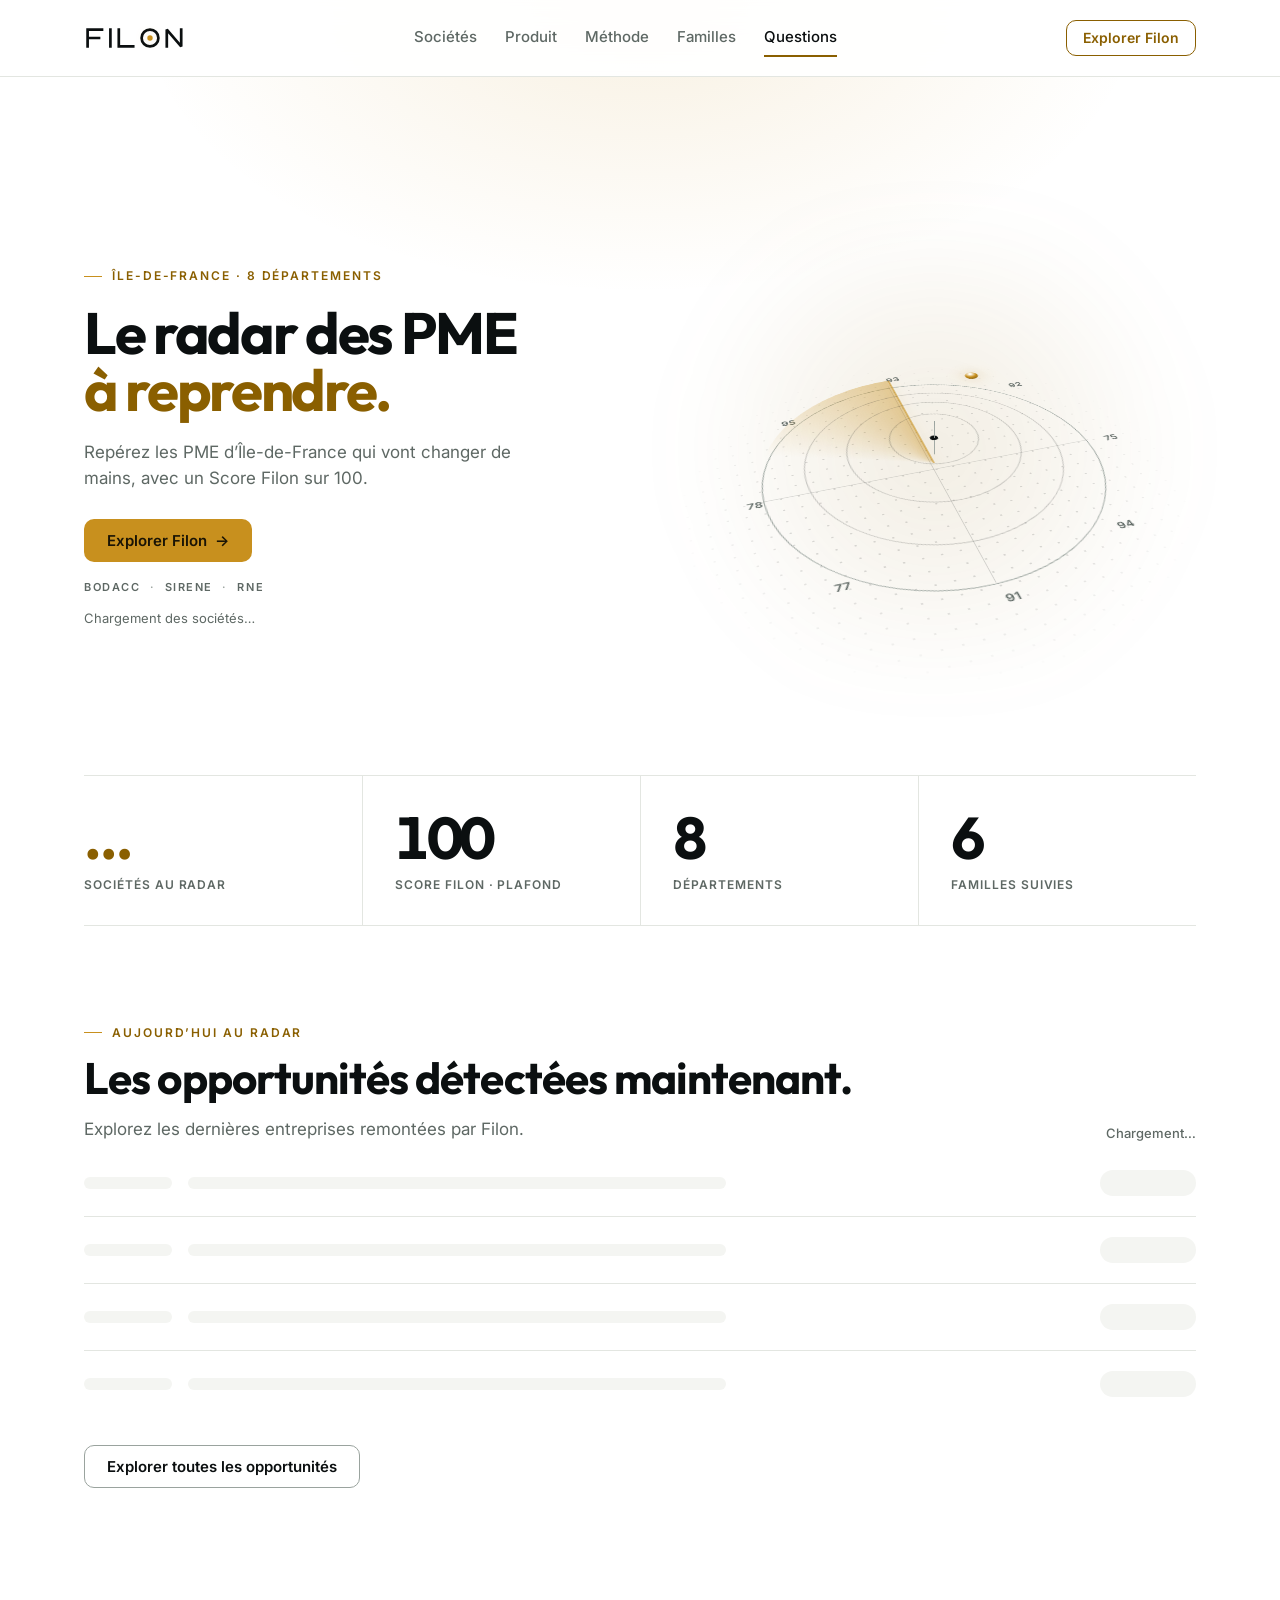
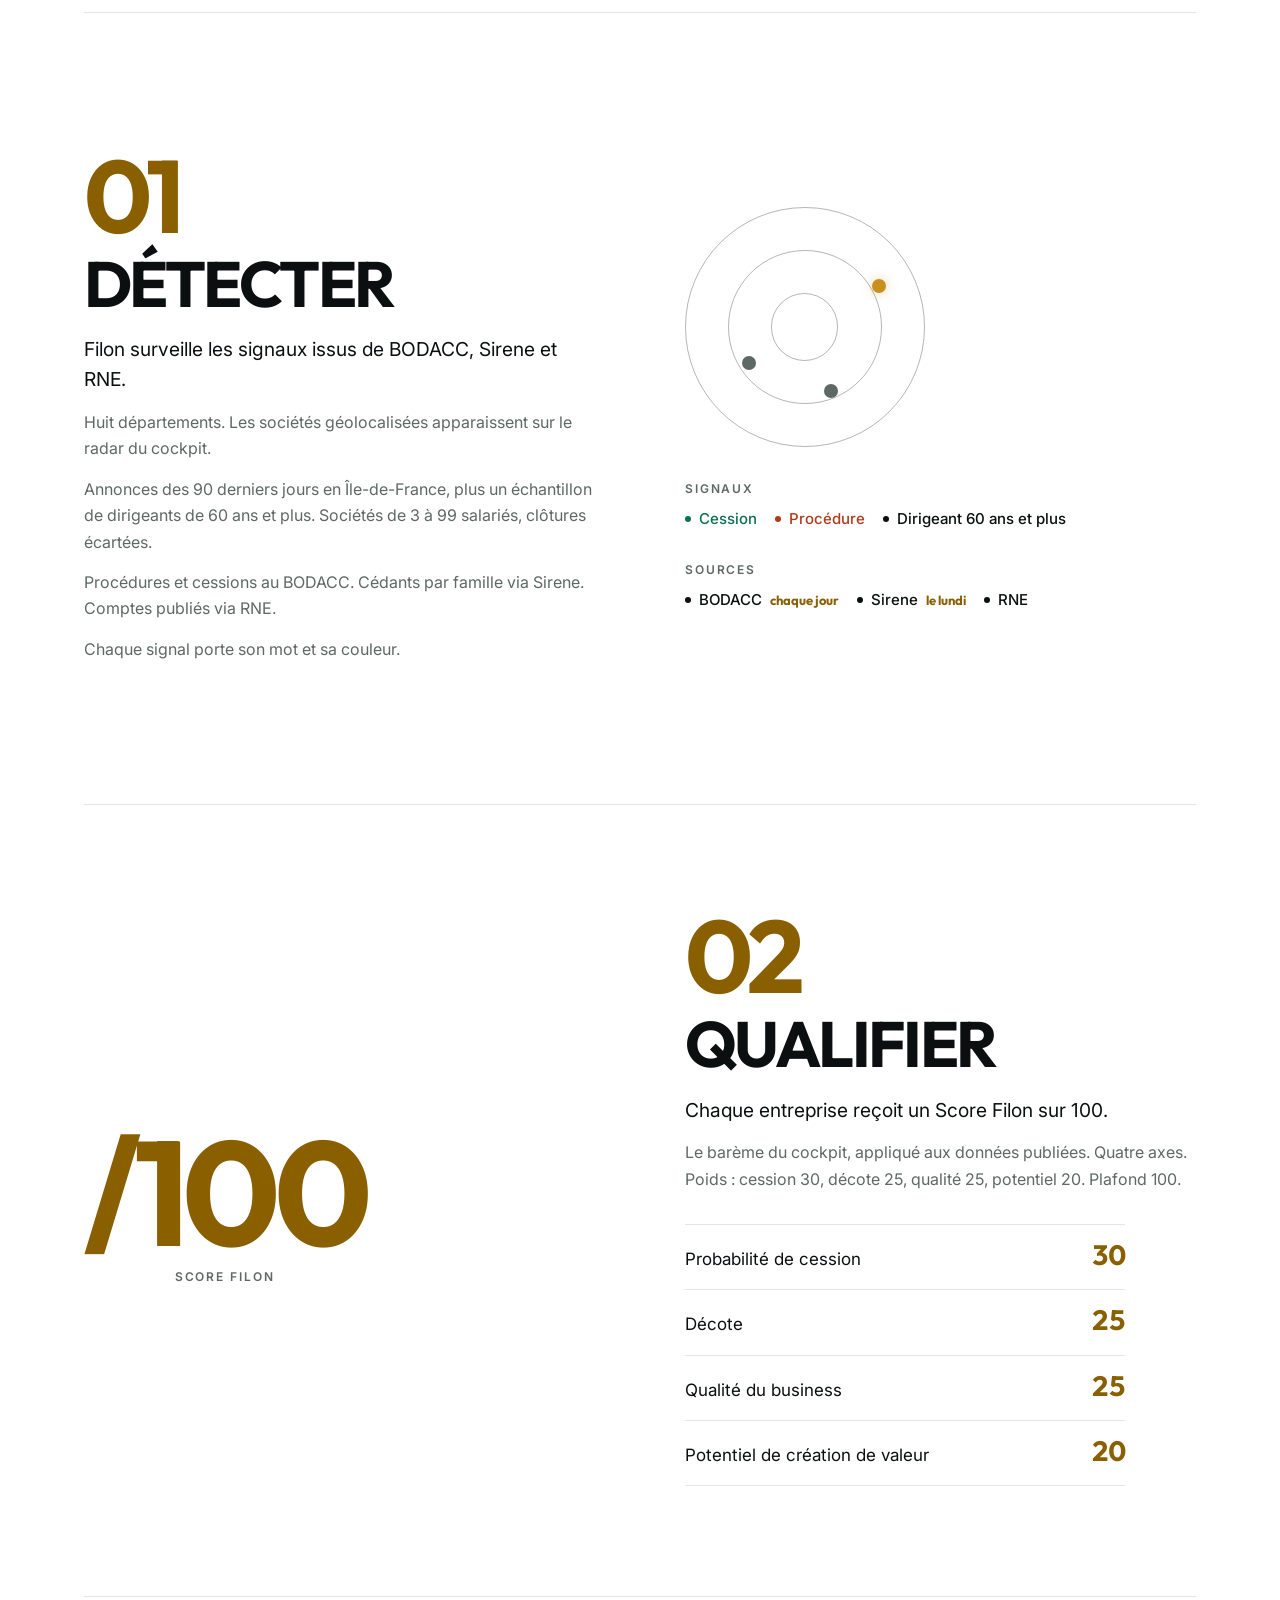
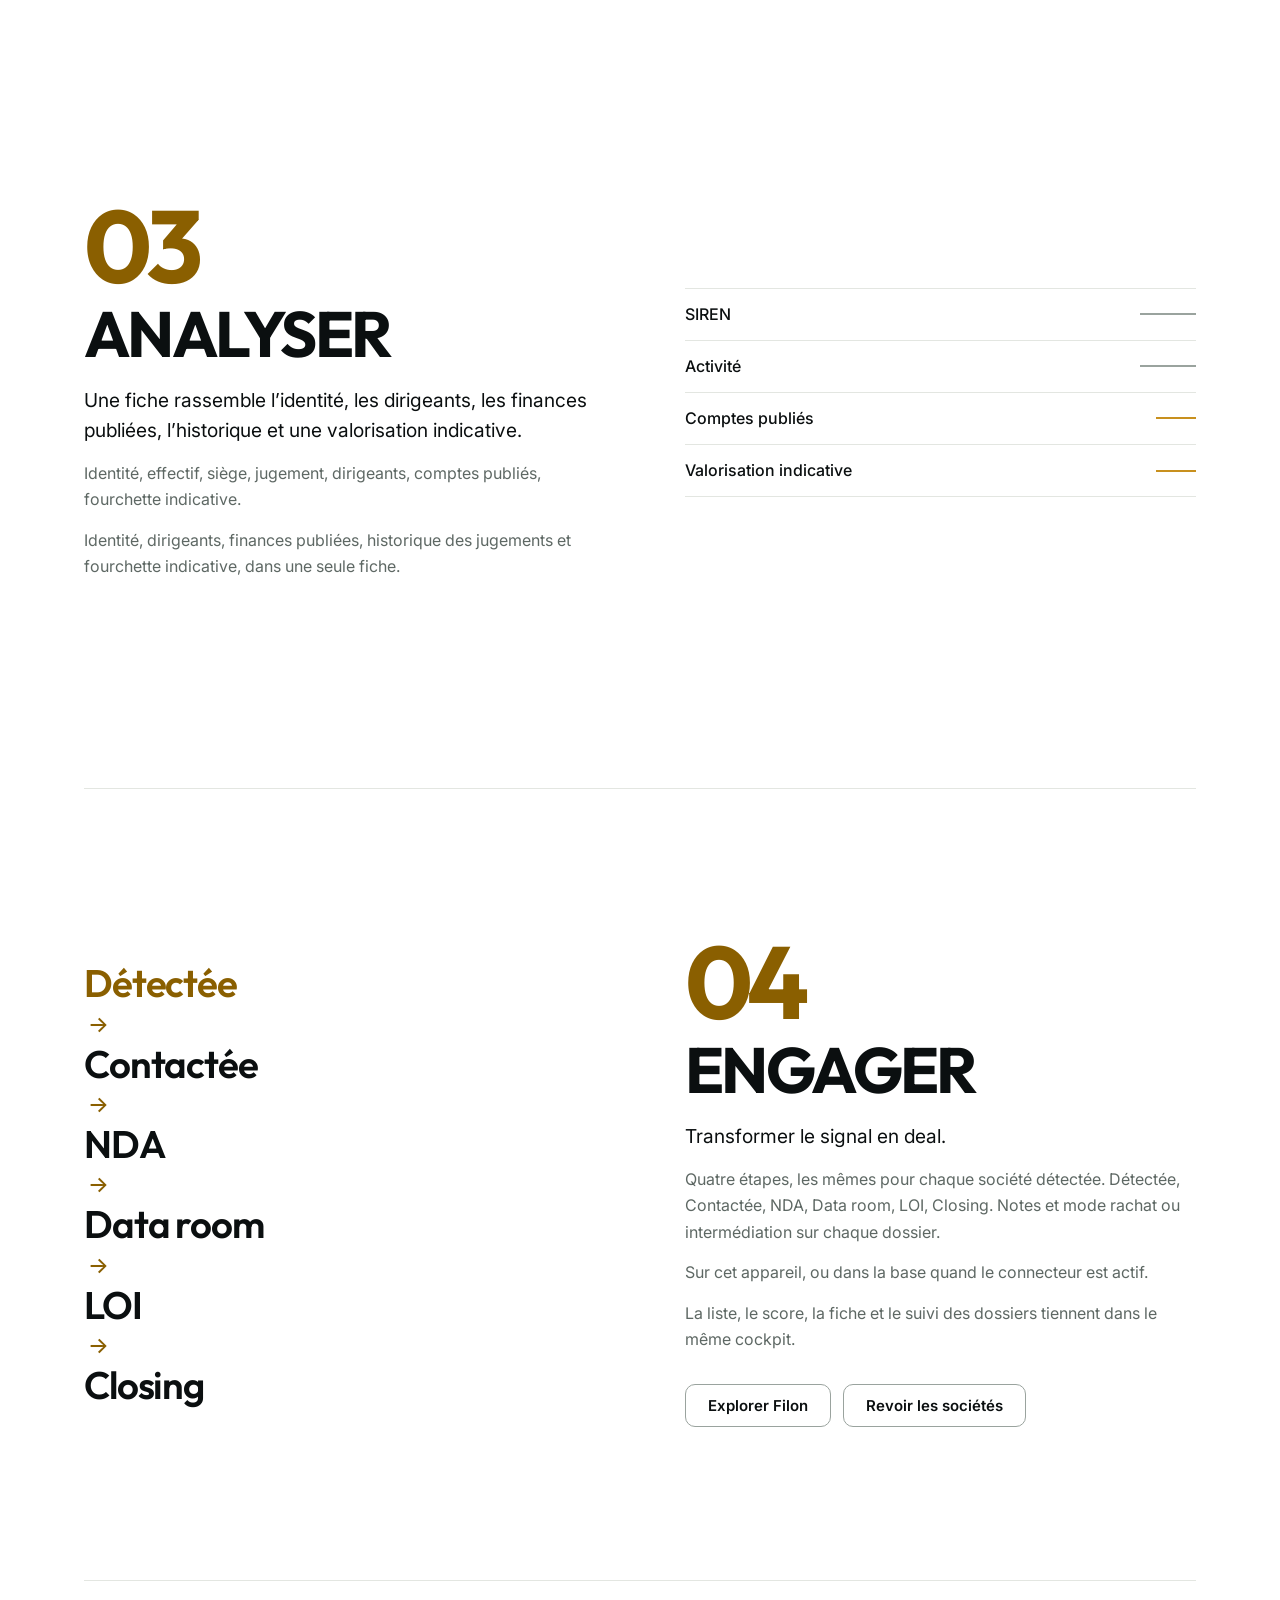
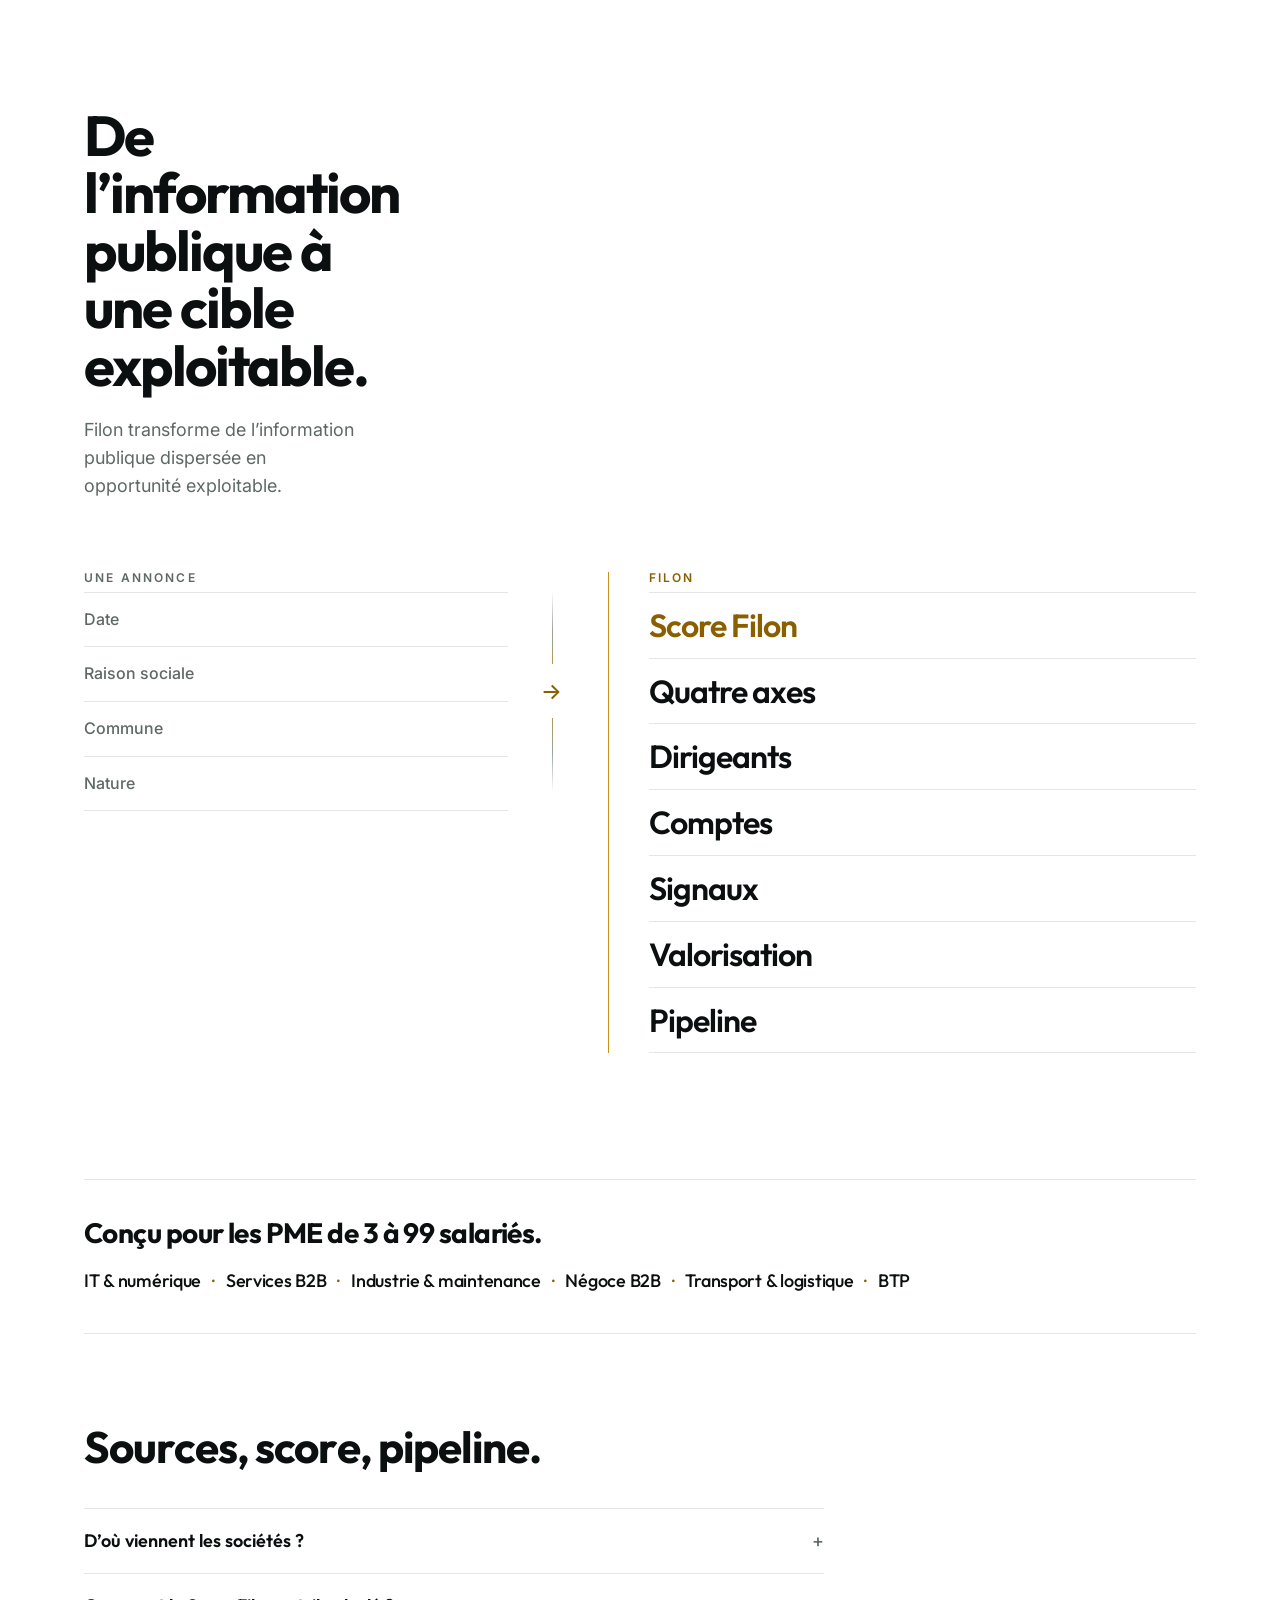
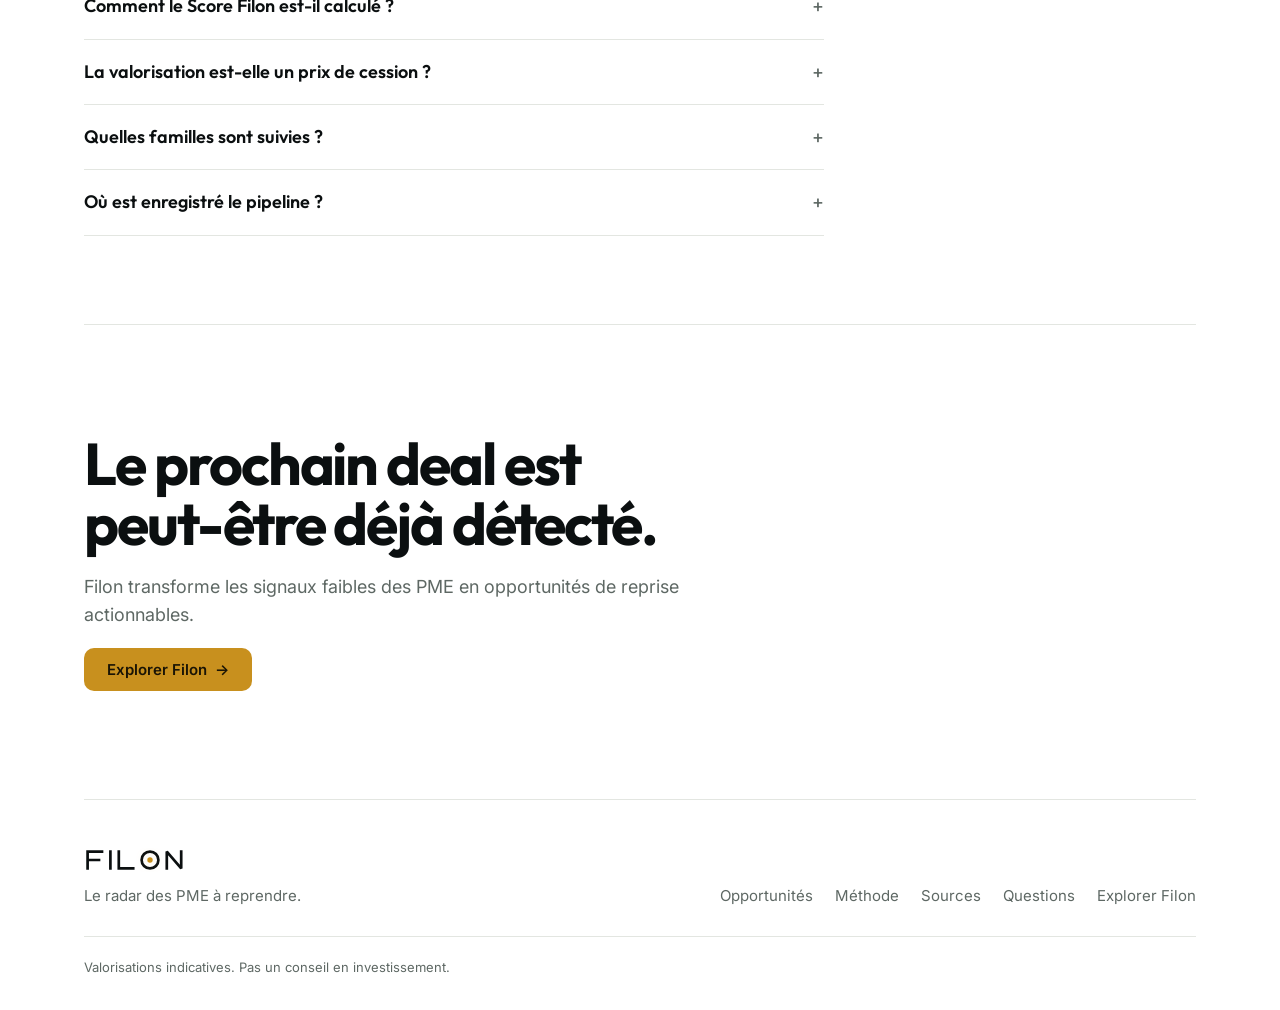
==== commit 57f404cc: "Landing : familles, FAQ et CTA final au registre éditorial. La page se termine sans cartes générique" ====
--- a/index.html
+++ b/index.html
@@ -55,12 +55,7 @@
 h3{font-weight:600;font-size:20px;line-height:1.35}
 p{margin:0}
 .muted{color:var(--ink-muted)}
-.center{text-align:center}
-.center .lead,.center .pill{margin-left:auto;margin-right:auto}
-
-.pill{display:inline-flex;align-items:center;gap:8px;border-radius:var(--r-pill);padding:6px 12px;font:600 12px/1.2 var(--font-sans);letter-spacing:.02em;text-transform:uppercase;background:var(--gold-fill);color:var(--on-gold)}
-.pill.soft{background:var(--tint-strong);color:var(--gold)}
-.btn{display:inline-flex;align-items:center;gap:8px;border:1px solid var(--line-strong);background:transparent;padding:13px 22px;border-radius:var(--r-pill);text-decoration:none;font:600 15px/1 var(--font-sans);color:var(--ink);cursor:pointer;transition:border-color var(--ui),color var(--ui),box-shadow var(--ui),background var(--ui),transform var(--ui)}
+.btn{display:inline-flex;align-items:center;gap:8px;border:1px solid var(--line-strong);background:transparent;padding:13px 22px;border-radius:10px;text-decoration:none;font:600 15px/1 var(--font-sans);color:var(--ink);cursor:pointer;transition:border-color var(--ui),color var(--ui),box-shadow var(--ui),background var(--ui),transform var(--ui)}
 .btn:hover{border-color:var(--gold);color:var(--gold)}
 .btn.outline{border-color:var(--gold);color:var(--gold)}
 .btn.outline:hover{background:var(--tint)}
@@ -84,8 +79,6 @@
 .nav-cta{display:flex;align-items:center;gap:10px}
 
 .block{padding-block:88px}
-.block-head{max-width:760px;margin:0 auto 48px;text-align:center;display:grid;gap:16px;justify-items:center}
-.block-head .lead{font-size:18px}
 
 .hero{display:grid;grid-template-columns:minmax(0,45fr) minmax(0,55fr);gap:clamp(28px,4vw,72px);align-items:center;padding:clamp(56px,8vw,104px) 0 clamp(28px,4vw,48px)}
 .hero .copy{display:grid;justify-items:start;text-align:left;max-width:none;margin:0;container-type:inline-size}
@@ -137,16 +130,6 @@
 .stat.gold b{color:var(--gold)}
 .stat span{font:600 12px/1.35 var(--font-sans);letter-spacing:.08em;text-transform:uppercase;color:var(--ink-muted)}
 
-.grid-3{display:grid;grid-template-columns:repeat(3,minmax(0,1fr));gap:24px}
-.grid-2{display:grid;grid-template-columns:repeat(2,minmax(0,1fr));gap:24px}
-.card{background:var(--surface-1);border:1px solid var(--line);border-radius:var(--r-card);padding:24px;box-shadow:var(--shadow);transition:transform var(--ui),border-color var(--ui)}
-.card:hover{transform:translateY(-2px);border-color:var(--line-strong)}
-.card h3{margin-bottom:8px}
-.card p{color:var(--ink-muted);font-size:16px}
-.module{padding:12px 12px 24px}
-.module .body{padding:20px 14px 0}
-.visual{height:176px;border-radius:var(--r-inner);background:var(--tint);display:grid;place-items:center;padding:20px;overflow:hidden}
-.visual.strong{background:var(--tint-strong)}
 .chips{display:flex;flex-wrap:wrap;gap:8px;justify-content:center}
 .chip{display:inline-flex;align-items:center;gap:8px;border-radius:var(--r-pill);padding:8px 14px;font:600 13px/1.2 var(--font-sans);background:var(--surface-1);color:var(--ink);border:1px solid var(--line)}
 .chip b{font:700 13px/1 var(--font-display);color:var(--gold)}
@@ -184,7 +167,12 @@
 .chapter .rings em{width:14px;height:14px}
 .chapter .dial b{font-size:clamp(96px,12vw,148px);letter-spacing:-.05em}
 .chapter .dial span{letter-spacing:.16em}
-.chapter .chips{justify-content:flex-start}
+.chapter .chips{justify-content:flex-start;gap:10px 18px}
+.chapter .chips .chip{border:0;border-radius:0;background:none;padding:0;font:500 15px/1.3 var(--font-sans);color:var(--ink)}
+.chapter .chips .chip::before{content:"";width:6px;height:6px;border-radius:50%;background:currentColor;flex:none}
+.chapter .chips .chip.cession,.chapter .chips .chip.procedure{background:none;border:0}
+.chapter .chips .chip.cession{color:var(--cession)}
+.chapter .chips .chip.procedure{color:var(--decote)}
 .chapter .caption{margin:0 0 14px;font:600 12px/1 var(--font-sans);letter-spacing:.16em;text-transform:uppercase;color:var(--ink-muted)}
 .chapter .rows{width:100%;max-width:none;gap:0}
 .chapter .rows div{background:none;border-radius:0;padding:16px 0;border-top:1px solid var(--line);font-size:16px}
@@ -231,26 +219,15 @@
   .shift-mark span{padding:16px 0}
 }
 
-.stepper{position:relative;margin:0;padding:0;list-style:none;display:grid;grid-template-columns:repeat(4,minmax(0,1fr));gap:24px}
-.stepper::before{content:"";position:absolute;left:12%;right:12%;top:44px;height:1px;background:var(--line-strong);opacity:.6}
-.stepper .card{position:relative;display:grid;gap:10px;padding-top:28px}
-.num{width:40px;height:40px;border-radius:50%;display:grid;place-items:center;background:var(--gold-fill);color:var(--on-gold);font:700 17px/1 var(--font-display);margin-bottom:6px}
-.stepper h3{font-size:22px}
-.compare h3{font-size:20px}
 .actions{display:flex;flex-wrap:wrap;gap:12px}
-.actions.center{justify-content:center}
 
 .reveal{opacity:0;transform:translateY(16px);transition:opacity .5s cubic-bezier(.2,.8,.2,1),transform .5s cubic-bezier(.2,.8,.2,1)}
 .reveal.in{opacity:1;transform:none}
 
-.compare .card.win{border-color:color-mix(in srgb, var(--gold-fill) 50%, var(--line));background:linear-gradient(180deg, var(--tint), var(--surface-1) 60%)}
-.compare header{display:grid;gap:10px;justify-items:start;margin-bottom:12px}
-.compare .line{display:flex;justify-content:space-between;gap:12px;padding:14px 0;border-top:1px solid var(--line);font-size:16px}
-.compare .line span:first-child{font-weight:600;color:var(--ink)}
-.compare .line span:last-child{color:var(--ink-muted);text-align:right}
-
-.fam .card{display:grid;gap:6px;padding:26px}
-.fam .card::before{content:"";width:12px;height:12px;border-radius:50%;background:var(--gold-fill);margin-bottom:10px}
+.families{padding-block:clamp(28px,4vh,44px);border-top:1px solid var(--line)}
+.families h2{font-size:clamp(22px,2.2vw,28px);line-height:1.2;letter-spacing:-.02em;max-width:20em}
+.family-line{margin-top:16px;max-width:46em;color:var(--ink);font:500 clamp(16px,1.5vw,18px)/1.7 var(--font-display);letter-spacing:-.015em}
+.family-line span{margin:0 .4em;color:var(--gold)}
 
 .feed .kicker{display:inline-flex;align-items:center;gap:10px;margin:0 0 14px;color:var(--gold);font:600 12px/1 var(--font-sans);letter-spacing:.16em;text-transform:uppercase}
 .feed .kicker::before{content:"";width:18px;height:1px;background:var(--gold-fill)}
@@ -279,21 +256,24 @@
 .tag.cession,.tag.cedant{color:var(--cession);background:color-mix(in srgb, var(--cession) 14%, var(--surface-1))}
 .tag.procedure{color:var(--decote);background:color-mix(in srgb, var(--decote) 14%, var(--surface-1))}
 
-.faq{display:grid;gap:12px;max-width:820px;margin:0 auto}
-.faq details{background:var(--surface-1);border:1px solid var(--line);border-radius:var(--r-inner);padding:0 24px}
-.faq summary{cursor:pointer;list-style:none;padding:20px 0;font:600 18px/1.4 var(--font-display);display:flex;justify-content:space-between;gap:16px;align-items:center}
+.questions{border-top:1px solid var(--line)}
+.questions h2{max-width:16em}
+.faq{display:grid;max-width:740px;margin-top:36px}
+.faq details{background:none;border:0;border-radius:0;border-top:1px solid var(--line);padding:0}
+.faq details:last-child{border-bottom:1px solid var(--line)}
+.faq summary{cursor:pointer;list-style:none;padding:20px 0;font:600 18px/1.35 var(--font-display);display:flex;justify-content:space-between;gap:24px;align-items:baseline}
 .faq summary::-webkit-details-marker{display:none}
-.faq summary::after{content:"+";flex:none;width:30px;height:30px;border-radius:50%;display:grid;place-items:center;background:var(--tint-strong);color:var(--gold);font:600 18px/1 var(--font-sans)}
+.faq summary::after{content:"+";flex:none;background:none;color:var(--ink-muted);font:500 18px/1 var(--font-sans)}
 .faq details[open] summary::after{content:"–"}
-.faq details p{padding-bottom:22px;color:var(--ink-muted);font-size:16px}
-
-.close{position:relative;overflow:hidden;text-align:center;display:grid;gap:18px;justify-items:center;padding:88px 32px;border-radius:var(--r-card);border:1px solid var(--line);background:radial-gradient(600px 300px at 50% 0%, var(--ambient), transparent 70%), var(--surface-1);box-shadow:var(--shadow)}
-.close .lead{font-size:18px}
-
-footer.site{display:grid;grid-template-columns:1.6fr 1fr 1fr;gap:40px;padding-block:56px 40px;border-top:1px solid var(--line);color:var(--ink-muted);font-size:15px}
-footer.site .brand{margin-bottom:14px}
-footer.site h2{font:600 13px/1 var(--font-sans);letter-spacing:.08em;text-transform:uppercase;color:var(--ink);margin-bottom:16px}
-footer.site ul{margin:0;padding:0;list-style:none;display:grid;gap:10px}
+.faq details p{padding:0 48px 22px 0;color:var(--ink-muted);font-size:16px;max-width:62em}
+
+.finale{padding-block:clamp(88px,12vh,140px);border-top:1px solid var(--line);display:grid;justify-items:start;gap:20px}
+.finale h2{font-size:clamp(36px,4.6vw,60px);line-height:1.02;letter-spacing:-.035em;max-width:14em}
+.finale .lead{font-size:18px;max-width:34em}
+
+footer.site{display:grid;grid-template-columns:minmax(0,1fr) auto;gap:28px 48px;align-items:end;padding-block:48px 32px;border-top:1px solid var(--line);color:var(--ink-muted);font-size:15px}
+footer.site .brand{margin-bottom:12px}
+footer.site ul{margin:0;padding:0;list-style:none;display:flex;flex-wrap:wrap;gap:10px 22px;justify-content:flex-end}
 footer.site a{text-decoration:none}
 footer.site a:hover{color:var(--ink)}
 footer.site .legal{grid-column:1 / -1;padding-top:20px;border-top:1px solid var(--line);font-size:13px}
@@ -324,15 +304,13 @@
   .hero{grid-template-columns:1fr;padding-top:48px;gap:8px}
   .hero h1{font-size:clamp(48px,8vw,68px)}
   .radar-stage{margin-right:0;min-height:0}
-  .stepper{grid-template-columns:1fr 1fr}
-  .stepper::before{display:none}
   .stats{grid-template-columns:1fr 1fr}
   .stat + .stat{border-left:0;padding-left:0}
   .stat:nth-child(even){border-left:1px solid var(--line);padding-left:28px}
   .stat:nth-child(n+3){border-top:1px solid var(--line)}
-  .grid-3{grid-template-columns:1fr 1fr}
   .block{padding-block:64px}
-  footer.site{grid-template-columns:1fr 1fr}
+  footer.site{grid-template-columns:1fr;align-items:start}
+  footer.site ul{justify-content:flex-start}
   .stage{height:400px}
   .floor{inset:-20px}
   .scene{width:260px;height:260px;margin:-130px 0 0 -130px}
@@ -343,14 +321,12 @@
   .stats{grid-template-columns:1fr}
   .stat:nth-child(even){border-left:0;padding-left:0}
   .stat + .stat{border-top:1px solid var(--line)}
-  .grid-3,.grid-2,.stepper,footer.site{grid-template-columns:1fr}
+  footer.site{grid-template-columns:1fr}
   .hero h1{font-size:clamp(40px,11vw,54px)}
   .stage{height:340px}
   .call{max-width:180px}
   .annonce{grid-template-columns:auto minmax(0,1fr)}
   .annonce .tag{grid-column:2}
-  .compare .line{flex-direction:column;gap:2px}
-  .compare .line span:last-child{text-align:left}
 }
 @media (prefers-reduced-motion:reduce){
   *,*::before,*::after{animation:none!important;transition:none!important}
@@ -380,7 +356,7 @@
       <a href="#questions">Questions</a>
     </nav>
     <div class="nav-cta">
-      <a class="btn outline small" id="nav-cta" href="cockpit/">Cockpit</a>
+      <a class="btn outline small" id="nav-cta" href="cockpit/">Explorer Filon</a>
     </div>
   </div>
 </header>
@@ -468,7 +444,7 @@
             <p class="caption">Signaux</p>
             <div class="chips"><span class="chip cession">Cession</span><span class="chip procedure">Procédure</span><span class="chip">Dirigeant 60 ans et plus</span></div>
           </div>
-          <div>
+          <div id="sources">
             <p class="caption">Sources</p>
             <div class="chips"><span class="chip">BODACC <b>chaque jour</b></span><span class="chip">Sirene <b>le lundi</b></span><span class="chip">RNE</span></div>
           </div>
@@ -515,7 +491,7 @@
           <p>Sur cet appareil, ou dans la base quand le connecteur est actif.</p>
           <p>La liste, le score, la fiche et le suivi des dossiers tiennent dans le même cockpit.</p>
           <div class="actions">
-            <a class="btn" href="cockpit/">Ouvrir le cockpit</a>
+            <a class="btn" href="cockpit/">Explorer Filon</a>
             <a class="btn" href="#societes">Revoir les sociétés</a>
           </div>
         </div>
@@ -558,27 +534,13 @@
       </div>
     </section>
 
-    <section class="block fam reveal" id="familles" aria-labelledby="familles-title">
-      <div class="block-head">
-        <span class="pill">Familles</span>
-        <h2 id="familles-title">Six familles suivies.</h2>
-        <p class="lead">Le commerce, la CHR et les autres activités restent accessibles dans le cockpit.</p>
-      </div>
-      <div class="grid-3">
-        <article class="card"><h3>IT et numérique</h3><p>Logiciel, conseil en systèmes, données, télécom.</p></article>
-        <article class="card"><h3>Services B2B</h3><p>Conseil, publicité, recrutement, sécurité, nettoyage.</p></article>
-        <article class="card"><h3>Industrie et maintenance</h3><p>Réparation, usinage, impression, fabrication.</p></article>
-        <article class="card"><h3>Négoce B2B</h3><p>Commerce de gros, fournitures, biens d’équipement.</p></article>
-        <article class="card"><h3>Transport et logistique</h3><p>Routier, entreposage, messagerie.</p></article>
-        <article class="card"><h3>BTP</h3><p>Second œuvre, installations, travaux spécialisés.</p></article>
-      </div>
+    <section class="families reveal" id="familles" aria-labelledby="familles-title">
+      <h2 id="familles-title">Conçu pour les PME de 3 à 99 salariés.</h2>
+      <p class="family-line">IT &amp; numérique <span>·</span> Services B2B <span>·</span> Industrie &amp; maintenance <span>·</span> Négoce B2B <span>·</span> Transport &amp; logistique <span>·</span> BTP</p>
     </section>
 
-    <section class="block reveal" id="questions" aria-labelledby="questions-title">
-      <div class="block-head">
-        <span class="pill">Questions</span>
-        <h2 id="questions-title">Sources, score, pipeline.</h2>
-      </div>
+    <section class="block questions reveal" id="questions" aria-labelledby="questions-title">
+      <h2 id="questions-title">Sources, score, pipeline.</h2>
       <div class="faq">
         <details name="faq">
           <summary>D’où viennent les sociétés ?</summary>
@@ -603,13 +565,10 @@
       </div>
     </section>
 
-    <section class="block reveal" aria-labelledby="close-title">
-      <div class="close">
-        <span class="pill soft">Cockpit</span>
-        <h2 id="close-title">Trouver le filon.</h2>
-        <p class="lead">Île-de-France. Score Filon sur 100. Valorisation indicative.</p>
-        <a class="btn primary" id="close-cta" href="cockpit/">Ouvrir le cockpit</a>
-      </div>
+    <section class="finale reveal" aria-labelledby="close-title">
+      <h2 id="close-title">Le prochain deal est peut-être déjà détecté.</h2>
+      <p class="lead">Filon transforme les signaux faibles des PME en opportunités de reprise actionnables.</p>
+      <a class="btn primary" id="close-cta" href="cockpit/">Explorer Filon</a>
     </section>
 
     <footer class="site">
@@ -623,25 +582,17 @@
             <circle class="gem" cx="106" cy="16" r="4.5"/>
           </svg>
         </a>
-        <p>Le radar des PME à reprendre. IT, services, industrie, négoce · Île-de-France.</p>
+        <p>Le radar des PME à reprendre.</p>
       </div>
-      <div>
-        <h2>Produit</h2>
+      <nav aria-label="Pied de page">
         <ul>
-          <li><a href="cockpit/">Cockpit</a></li>
+          <li><a href="#societes">Opportunités</a></li>
           <li><a href="#methode">Méthode</a></li>
-          <li><a href="#societes">Sociétés</a></li>
+          <li><a href="#sources">Sources</a></li>
           <li><a href="#questions">Questions</a></li>
+          <li><a href="cockpit/">Explorer Filon</a></li>
         </ul>
-      </div>
-      <div>
-        <h2>Sources</h2>
-        <ul>
-          <li>BODACC</li>
-          <li>Sirene</li>
-          <li>RNE</li>
-        </ul>
-      </div>
+      </nav>
       <p class="legal">Valorisations indicatives. Pas un conseil en investissement.</p>
     </footer>
   </div>
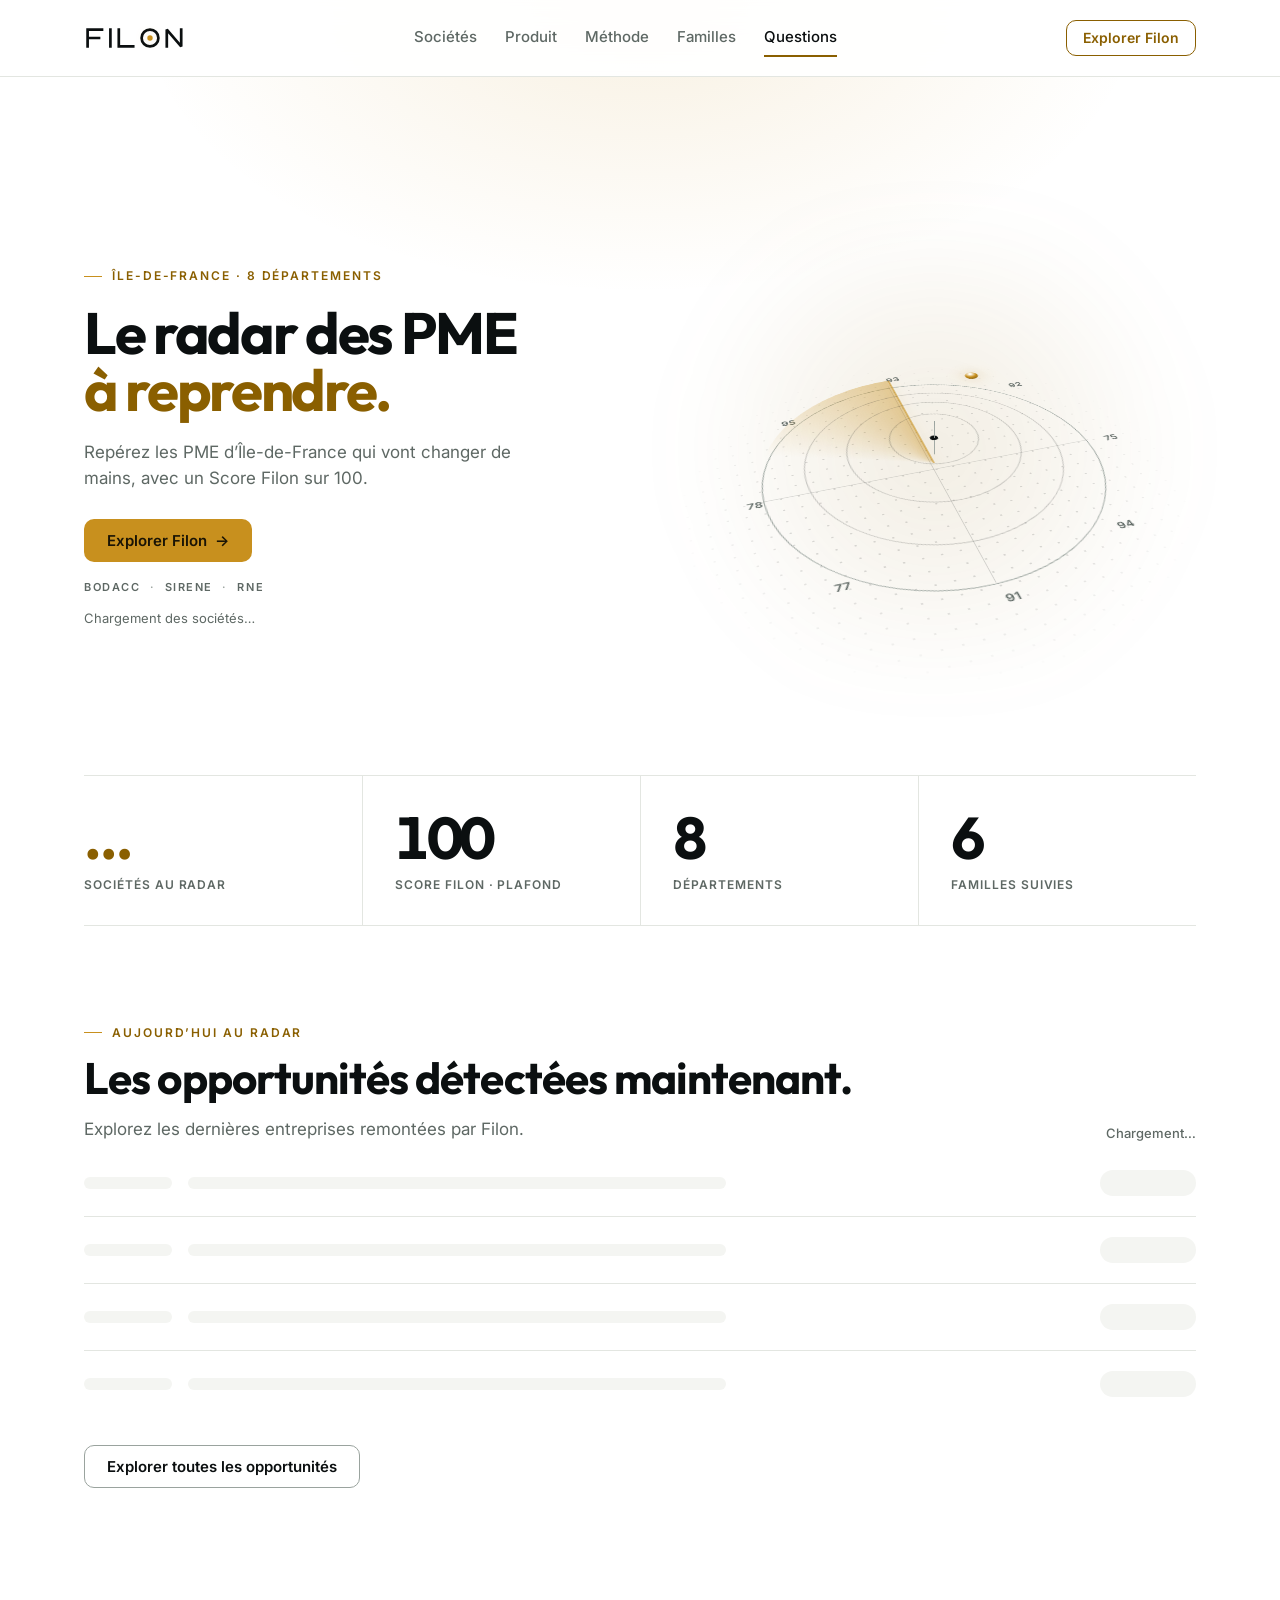
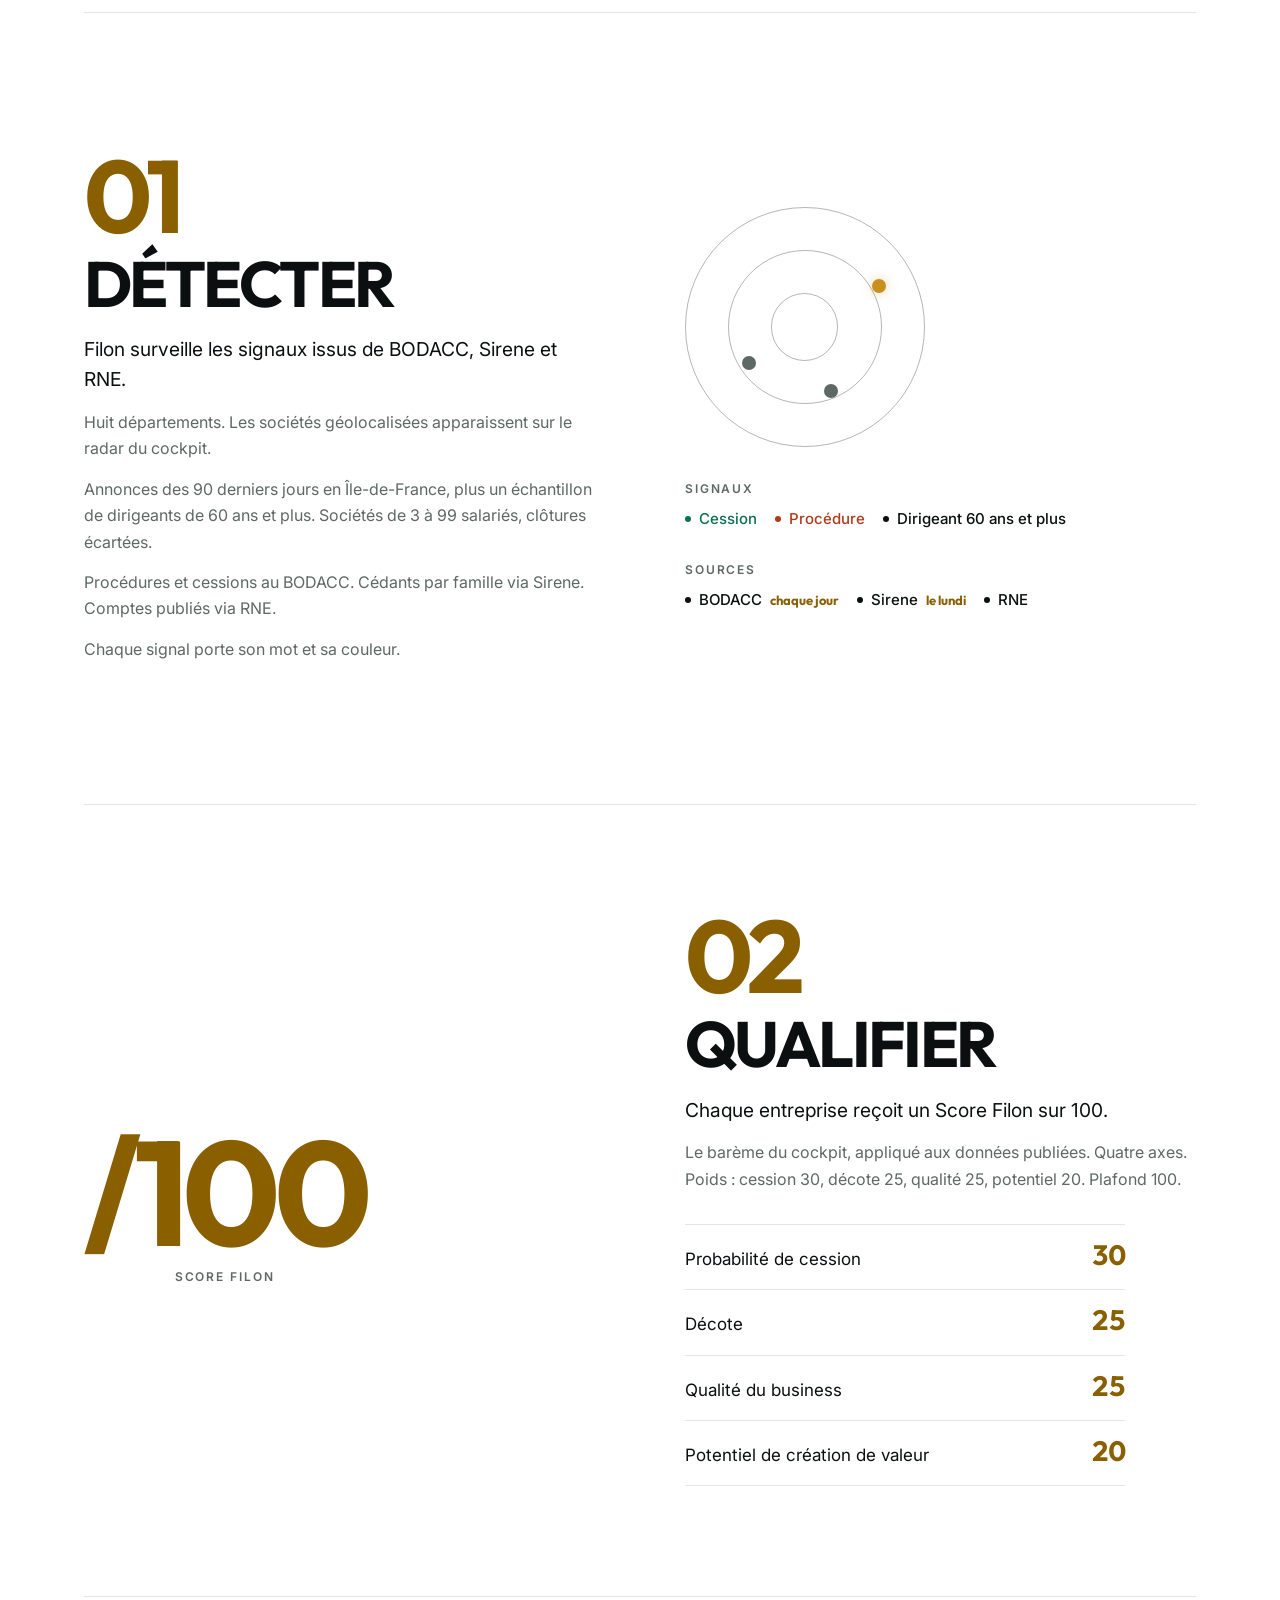
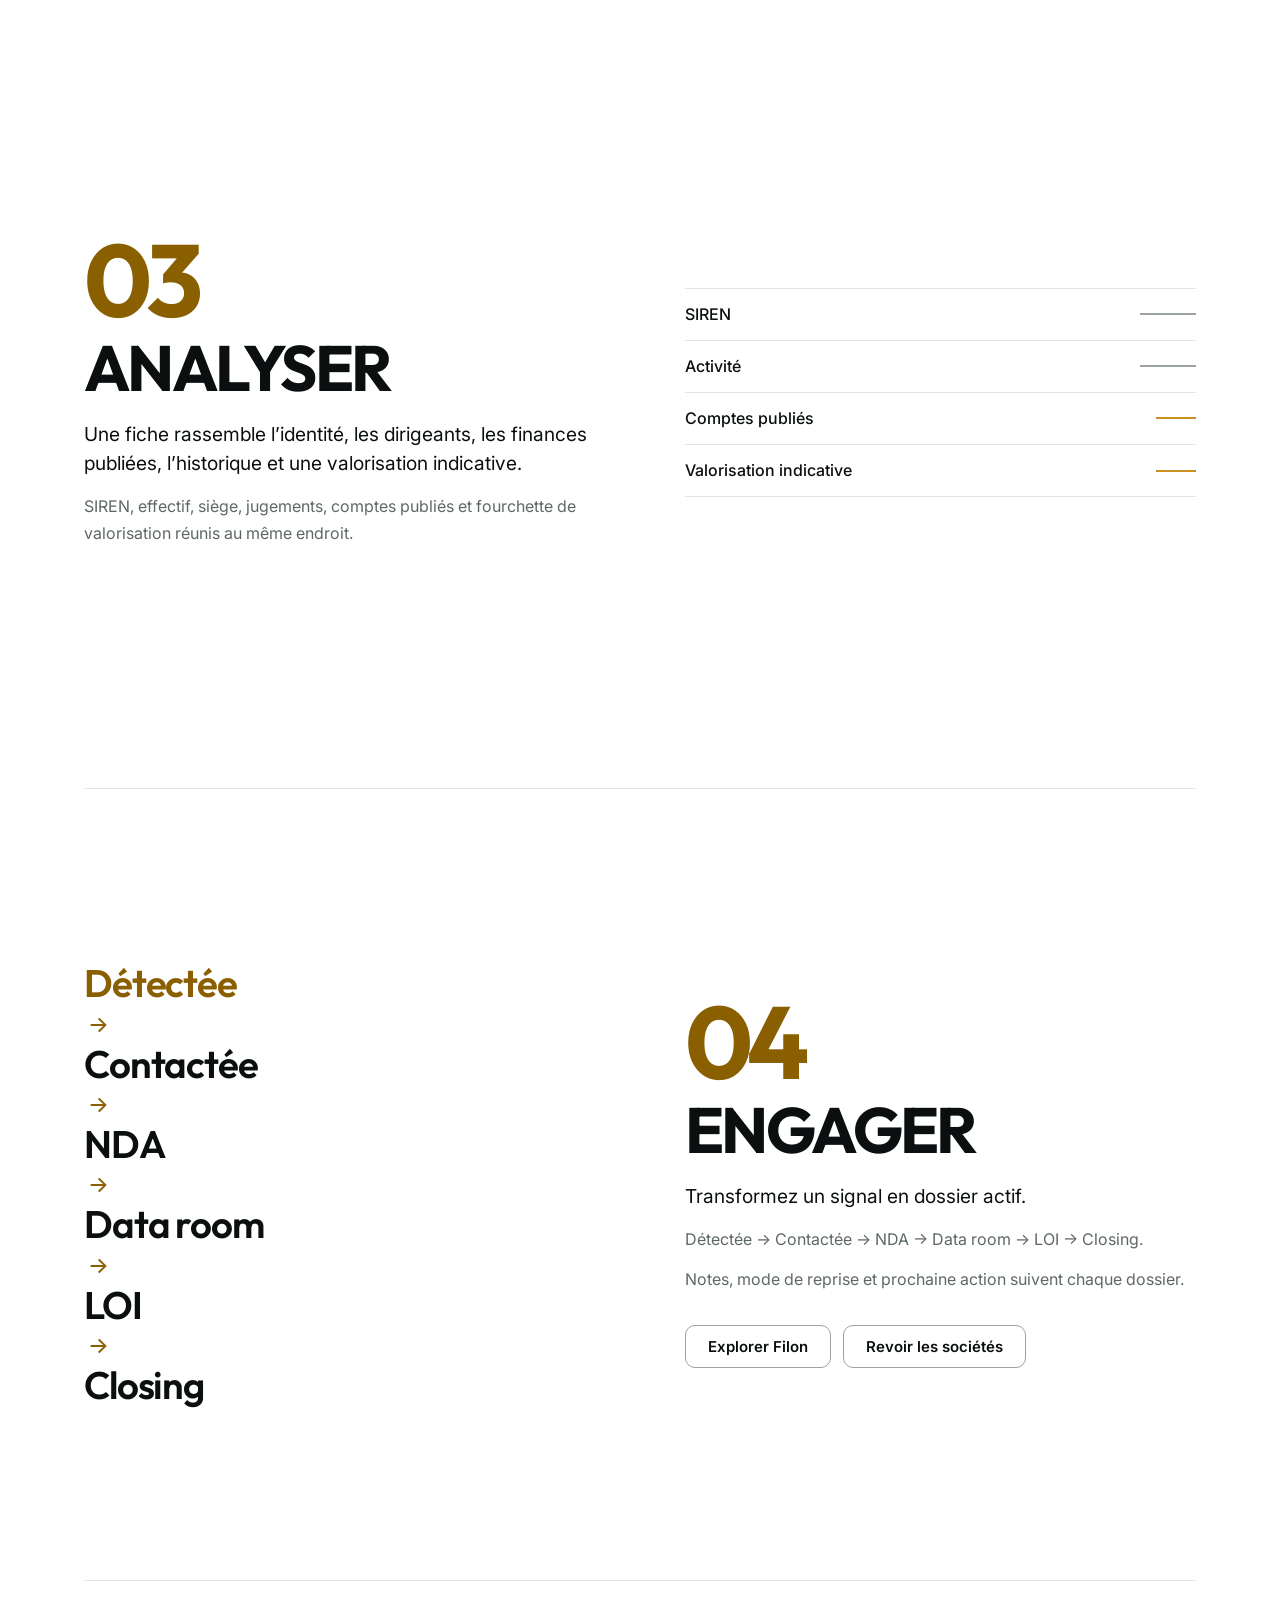
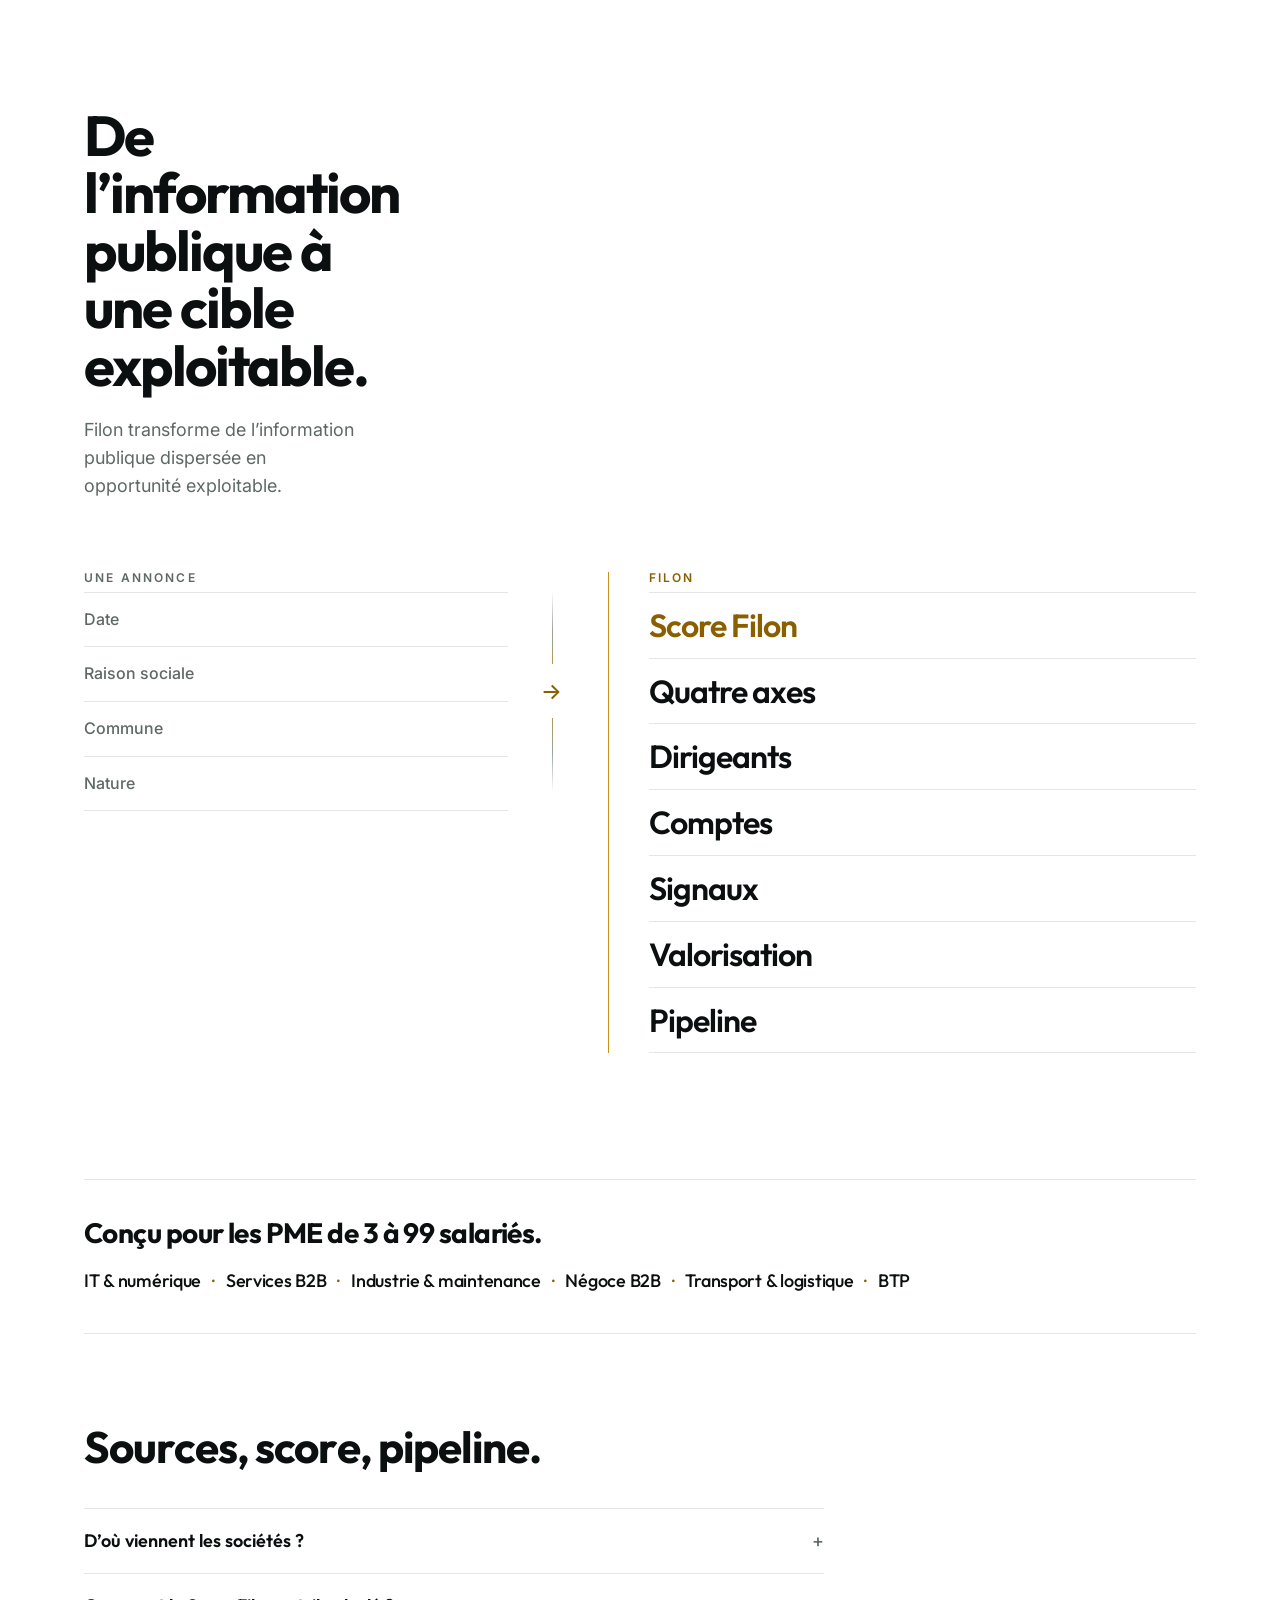
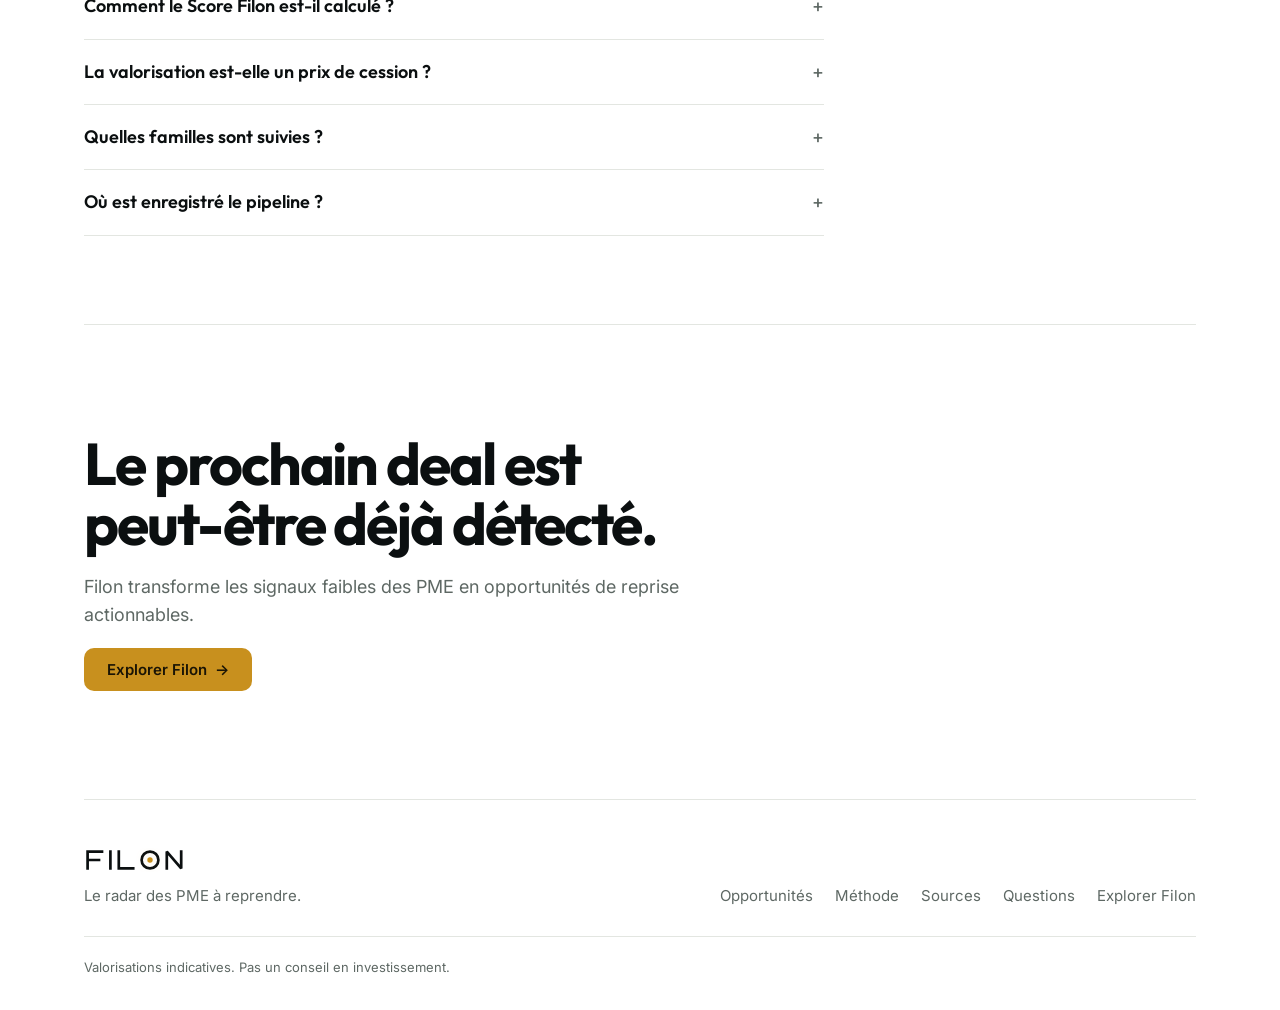
==== commit 98d47f52: "Landing : textes plus courts pour Analyser et Engager. Les chapitres 03 et 04 gardent une phrase pri" ====
--- a/index.html
+++ b/index.html
@@ -236,7 +236,7 @@
 .feed-head .lead{margin-top:12px;font-size:17px}
 #feed-meta{background:none;border-radius:0;padding:0;color:var(--ink-muted);font:500 13px/1.4 var(--font-sans);letter-spacing:0;text-transform:none}
 #feed-rows{background:none;border:0;border-radius:0;box-shadow:none}
-.annonce{display:grid;grid-template-columns:92px minmax(0,1fr) auto;gap:clamp(12px,2.5vw,36px);align-items:center;padding:20px 4px;border:0;border-radius:0;border-top:1px solid var(--line);box-shadow:none;color:inherit;background:none;font:inherit;text-align:left;width:100%;cursor:pointer;transition:background var(--ui)}
+.annonce{display:grid;grid-template-columns:92px minmax(0,1fr) auto;gap:clamp(12px,2.5vw,36px);align-items:center;padding:20px 4px;border:0;border-radius:0;border-top:1px solid var(--line);box-shadow:none;color:inherit;background:none;font:inherit;text-align:left;width:100%;min-width:0;cursor:pointer;transition:background var(--ui)}
 .annonce:last-child{border-bottom:1px solid var(--line)}
 .annonce:hover{background:linear-gradient(90deg,color-mix(in srgb,var(--gold) 7%,transparent),transparent 72%)}
 .annonce .mono{font:500 13px/1.3 var(--font-sans);color:var(--ink-muted);background:none;border-radius:0;padding:0;white-space:nowrap;font-variant-numeric:tabular-nums}
@@ -244,7 +244,7 @@
 .annonce .nm{font:600 clamp(17px,1.4vw,20px)/1.25 var(--font-display);letter-spacing:-.015em;overflow:hidden;text-overflow:ellipsis;white-space:nowrap;transition:color var(--ui)}
 .annonce:hover .nm{color:var(--gold)}
 .annonce .note{font-size:13px}
-.annonce .tag{background:none;border-radius:0;padding:0;font:600 12px/1.2 var(--font-sans);letter-spacing:.06em;text-transform:uppercase}
+.annonce .tag{background:none;border-radius:0;padding:0;min-width:0;max-width:100%;font:600 12px/1.2 var(--font-sans);letter-spacing:.06em;text-transform:uppercase}
 .annonce .tag.cession,.annonce .tag.cedant,.annonce .tag.procedure{background:none}
 .feed .actions{margin-top:28px;justify-content:flex-start}
 .skel{display:grid;grid-template-columns:88px minmax(0,1fr) 96px;gap:16px;align-items:center;padding:20px 0;border-bottom:1px solid var(--line)}
@@ -281,7 +281,8 @@
 dialog.fiche:not([open]){display:none}
 dialog.fiche[open]{display:flex;flex-direction:column;border:1px solid var(--line);border-radius:var(--r-card);background:var(--surface-1);color:var(--ink);padding:28px;max-width:540px;width:calc(100% - 32px);max-height:min(760px, calc(100dvh - 32px));overflow:hidden;box-shadow:var(--shadow)}
 dialog.fiche::backdrop{background:#000000a6}
-dialog.fiche h2{margin:10px 0 6px;font:700 24px/1.2 var(--font-display)}
+dialog.fiche h2{margin:10px 0 6px;font:700 24px/1.2 var(--font-display);overflow-wrap:anywhere}
+dialog.fiche .facts span{overflow-wrap:anywhere;min-width:0}
 dialog.fiche .label{font:600 12px/1.4 var(--font-sans);letter-spacing:.06em;text-transform:uppercase;color:var(--ink-muted)}
 dialog.fiche #fiche-body{overflow:auto;min-height:0}
 dialog.fiche .score{margin:16px 0 0;font:700 44px/1 var(--font-display);color:var(--gold);letter-spacing:-.03em}
@@ -293,9 +294,10 @@
 dialog.fiche #fiche-body .note{margin:10px 0 0;font-size:15px}
 dialog.fiche .actions{flex:none;margin-top:24px;display:flex;flex-wrap:wrap;gap:12px}
 
-[id]{scroll-margin-top:100px}
+[id]{scroll-margin-top:108px}
 
 @media (max-width:900px){
+  [id]{scroll-margin-top:132px}
   .nav .wrap{flex-wrap:wrap;gap:8px 16px;padding-block:12px;min-height:0}
   .nav-cta{margin-left:auto}
   .nav-links{order:3;width:100%;margin:0;gap:18px;overflow-x:auto;padding-bottom:4px;scrollbar-width:none}
@@ -326,7 +328,7 @@
   .stage{height:340px}
   .call{max-width:180px}
   .annonce{grid-template-columns:auto minmax(0,1fr)}
-  .annonce .tag{grid-column:2}
+  .annonce .tag{grid-column:2;white-space:normal;overflow-wrap:anywhere;text-align:left}
 }
 @media (prefers-reduced-motion:reduce){
   *,*::before,*::after{animation:none!important;transition:none!important}
@@ -474,8 +476,7 @@
           <p class="chapter-num">03</p>
           <h2 id="ch-analyser">Analyser</h2>
           <p class="lead">Une fiche rassemble l’identité, les dirigeants, les finances publiées, l’historique et une valorisation indicative.</p>
-          <p>Identité, effectif, siège, jugement, dirigeants, comptes publiés, fourchette indicative.</p>
-          <p>Identité, dirigeants, finances publiées, historique des jugements et fourchette indicative, dans une seule fiche.</p>
+          <p>SIREN, effectif, siège, jugements, comptes publiés et fourchette de valorisation réunis au même endroit.</p>
         </div>
         <div class="chapter-visual">
           <div class="rows"><div>SIREN<i></i></div><div>Activité<i></i></div><div>Comptes publiés<i class="g"></i></div><div>Valorisation indicative<i class="g"></i></div></div>
@@ -486,10 +487,9 @@
         <div class="chapter-copy">
           <p class="chapter-num">04</p>
           <h2 id="ch-engager">Engager</h2>
-          <p class="lead">Transformer le signal en deal.</p>
-          <p>Quatre étapes, les mêmes pour chaque société détectée. Détectée, Contactée, NDA, Data room, LOI, Closing. Notes et mode rachat ou intermédiation sur chaque dossier.</p>
-          <p>Sur cet appareil, ou dans la base quand le connecteur est actif.</p>
-          <p>La liste, le score, la fiche et le suivi des dossiers tiennent dans le même cockpit.</p>
+          <p class="lead">Transformez un signal en dossier actif.</p>
+          <p>Détectée → Contactée → NDA → Data room → LOI → Closing.</p>
+          <p>Notes, mode de reprise et prochaine action suivent chaque dossier.</p>
           <div class="actions">
             <a class="btn" href="cockpit/">Explorer Filon</a>
             <a class="btn" href="#societes">Revoir les sociétés</a>
@@ -819,6 +819,11 @@
     el.tabIndex = 0;
     el.setAttribute("role", "button");
     el.addEventListener("click", function () { showFiche(i); });
+    el.addEventListener("keydown", function (e) {
+      if (e.key !== "Enter" && e.key !== " ") return;
+      e.preventDefault();
+      showFiche(i);
+    });
     disc.appendChild(el);
   });
   const calls = document.getElementById("calls");
@@ -878,7 +883,9 @@
     document.getElementById("feed-meta").textContent = phase === "done"
       ? shown + " sur " + n + " au radar"
       : n + " détectées · chargement";
-    if (!n) document.getElementById("feed-rows").textContent = "Chargement des sociétés.";
+    const feed = document.getElementById("feed-rows");
+    feed.setAttribute("aria-busy", phase === "done" ? "false" : "true");
+    if (!n) feed.textContent = phase === "done" ? "Aucune société au radar." : "Chargement des sociétés.";
   };
   if (phase === "done" || Date.now() - lastFeed > 800) { clearTimeout(feedTimer); run(); }
   else { clearTimeout(feedTimer); feedTimer = setTimeout(run, 800); }
@@ -886,7 +893,9 @@
 filonCatalogue({ onProgress: function (rows, meta) { showRows(rows, meta && meta.phase); } }).catch(function () {
   document.getElementById("loaded").textContent = "Les annonces BODACC ne répondent pas.";
   document.getElementById("feed-meta").textContent = "Hors ligne";
-  document.getElementById("feed-rows").textContent = "Les annonces BODACC ne répondent pas.";
+  const feed = document.getElementById("feed-rows");
+  feed.textContent = "Les annonces BODACC ne répondent pas.";
+  feed.setAttribute("aria-busy", "false");
   const kpi = document.getElementById("kpi-n");
   if (kpi && kpi.textContent === "…") kpi.textContent = "—";
 });
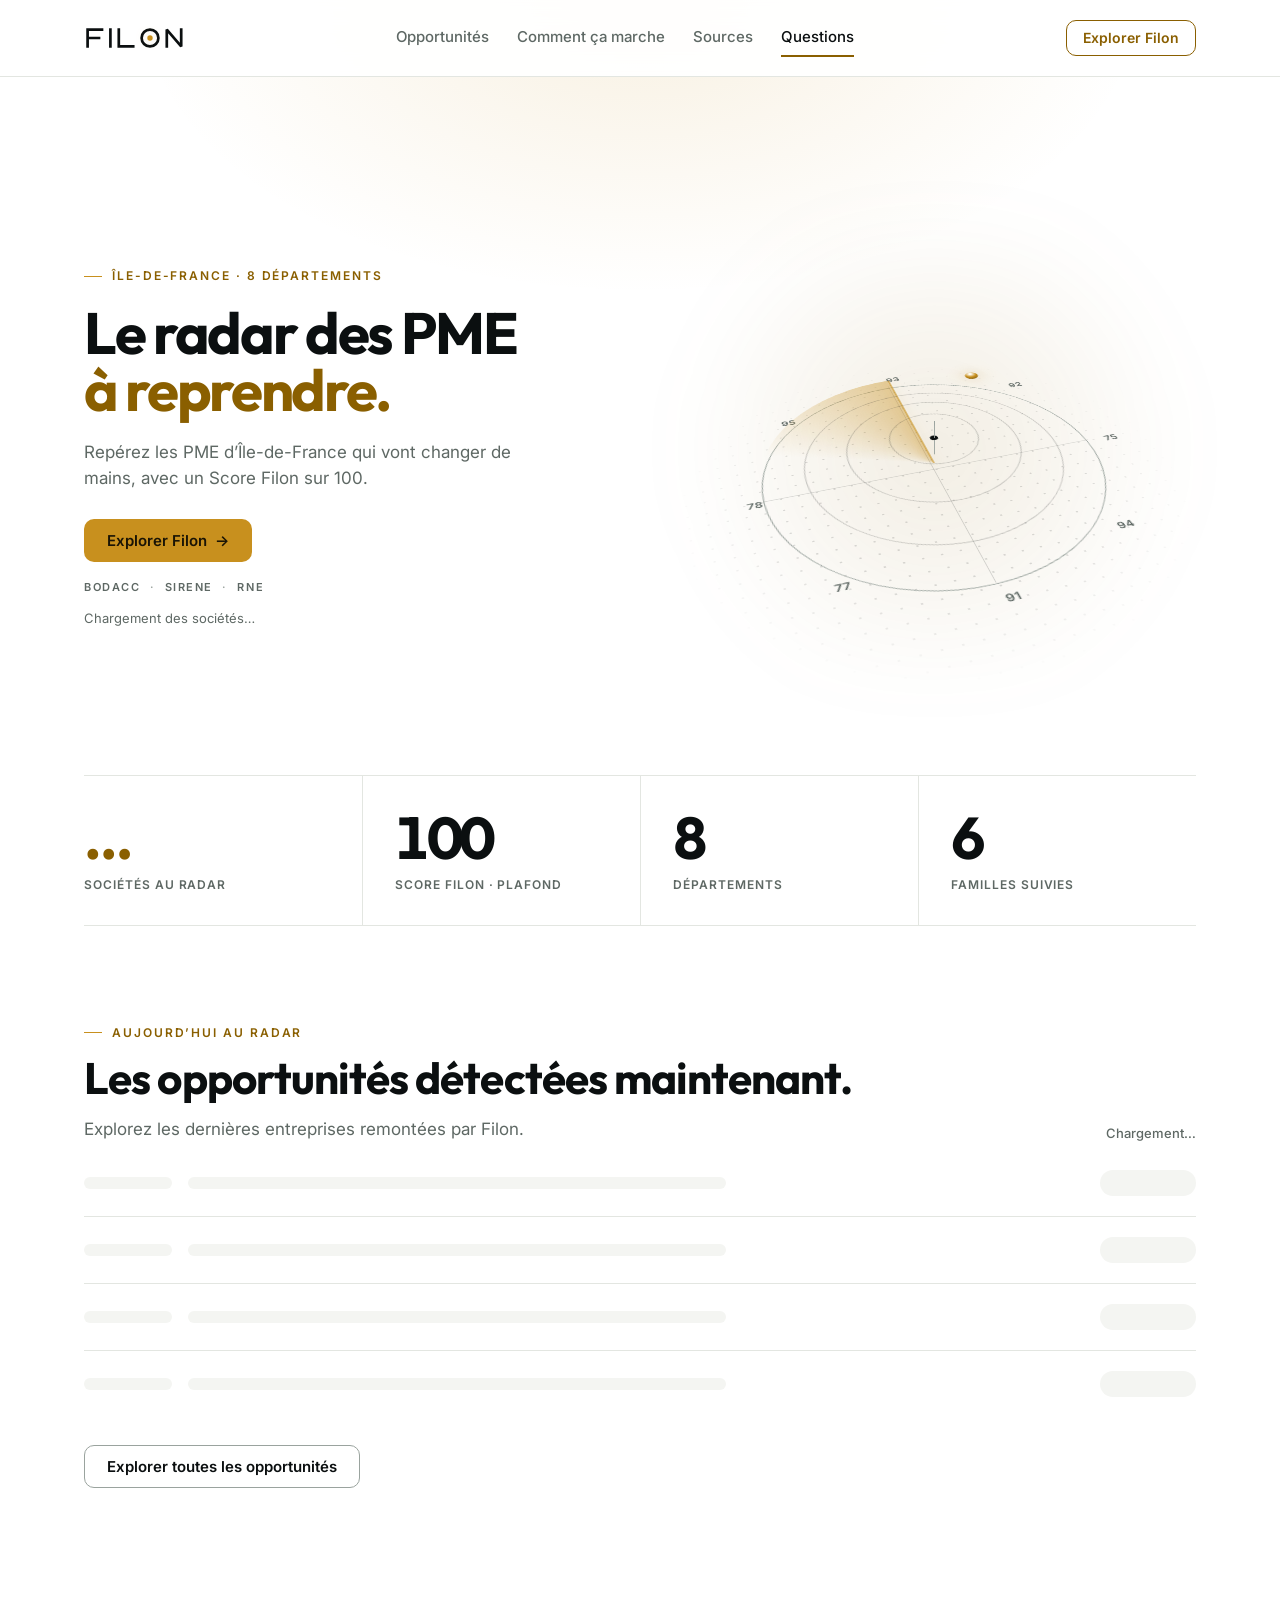
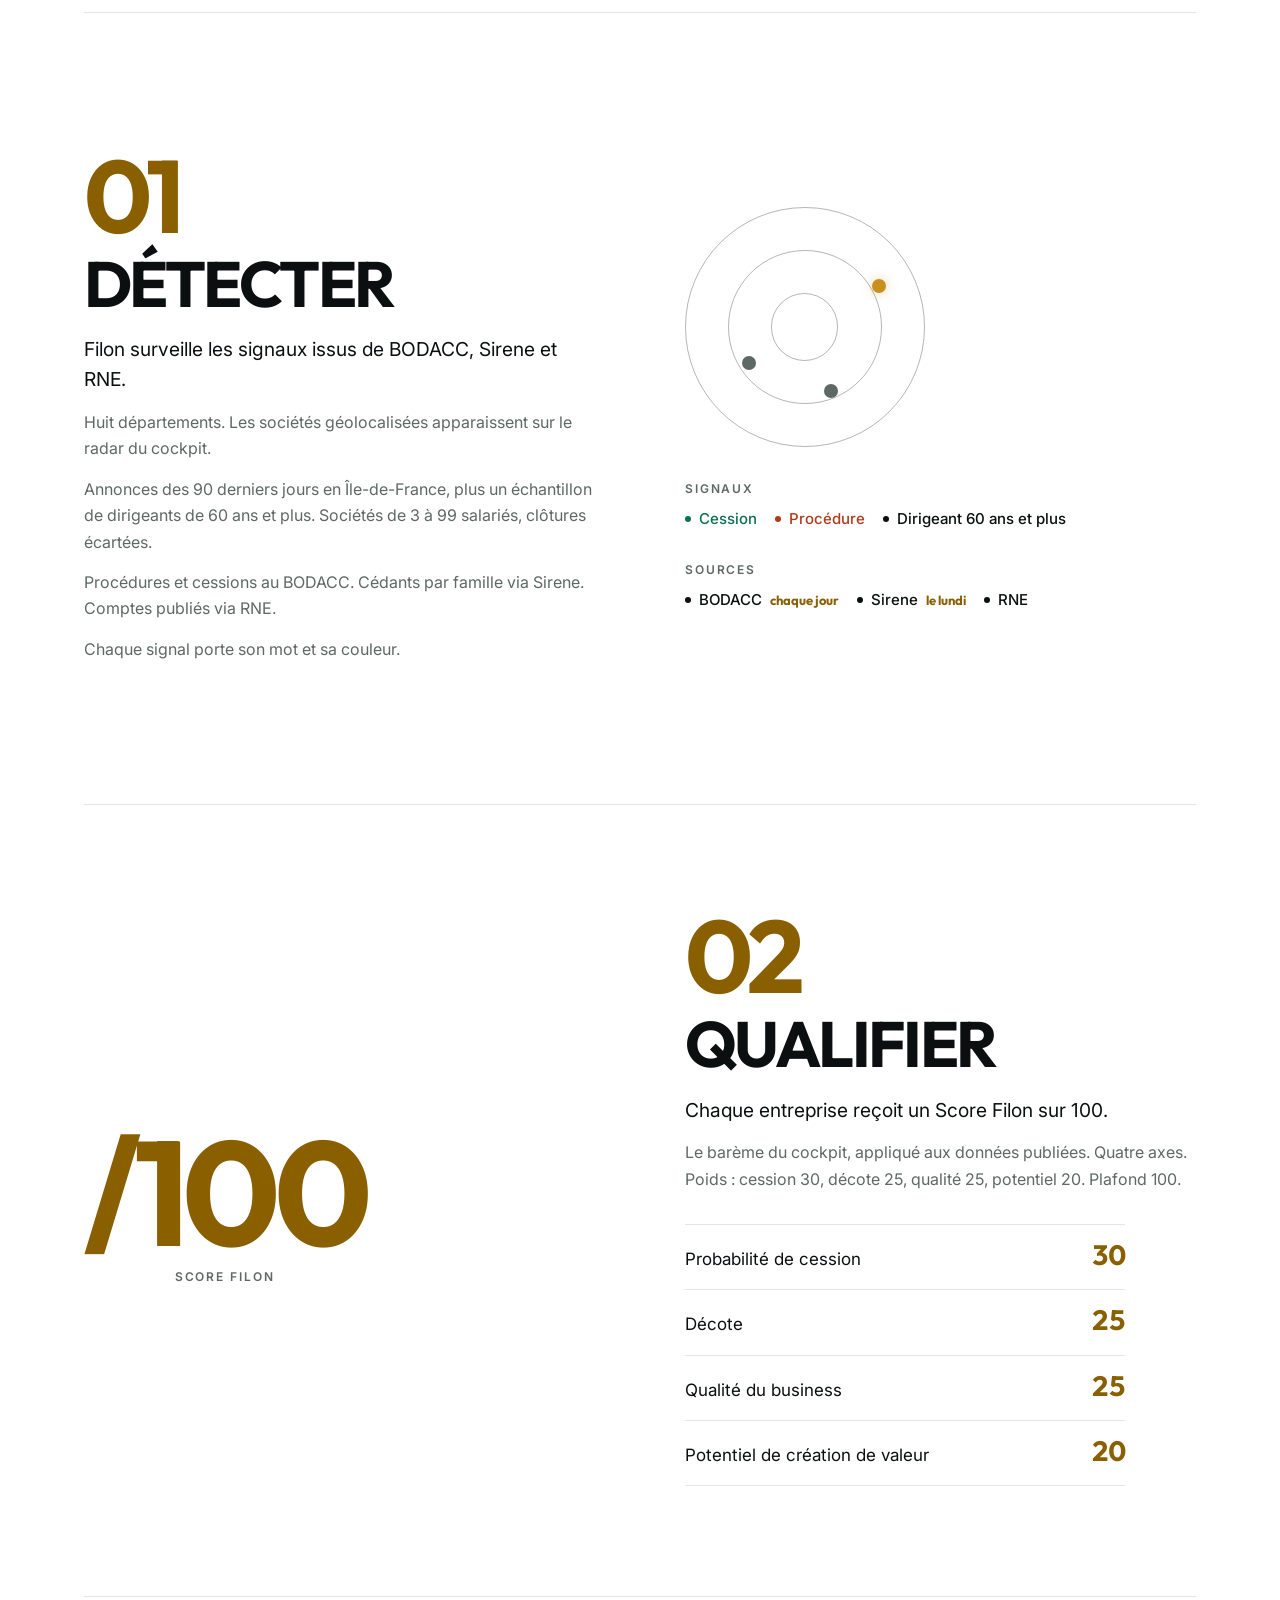
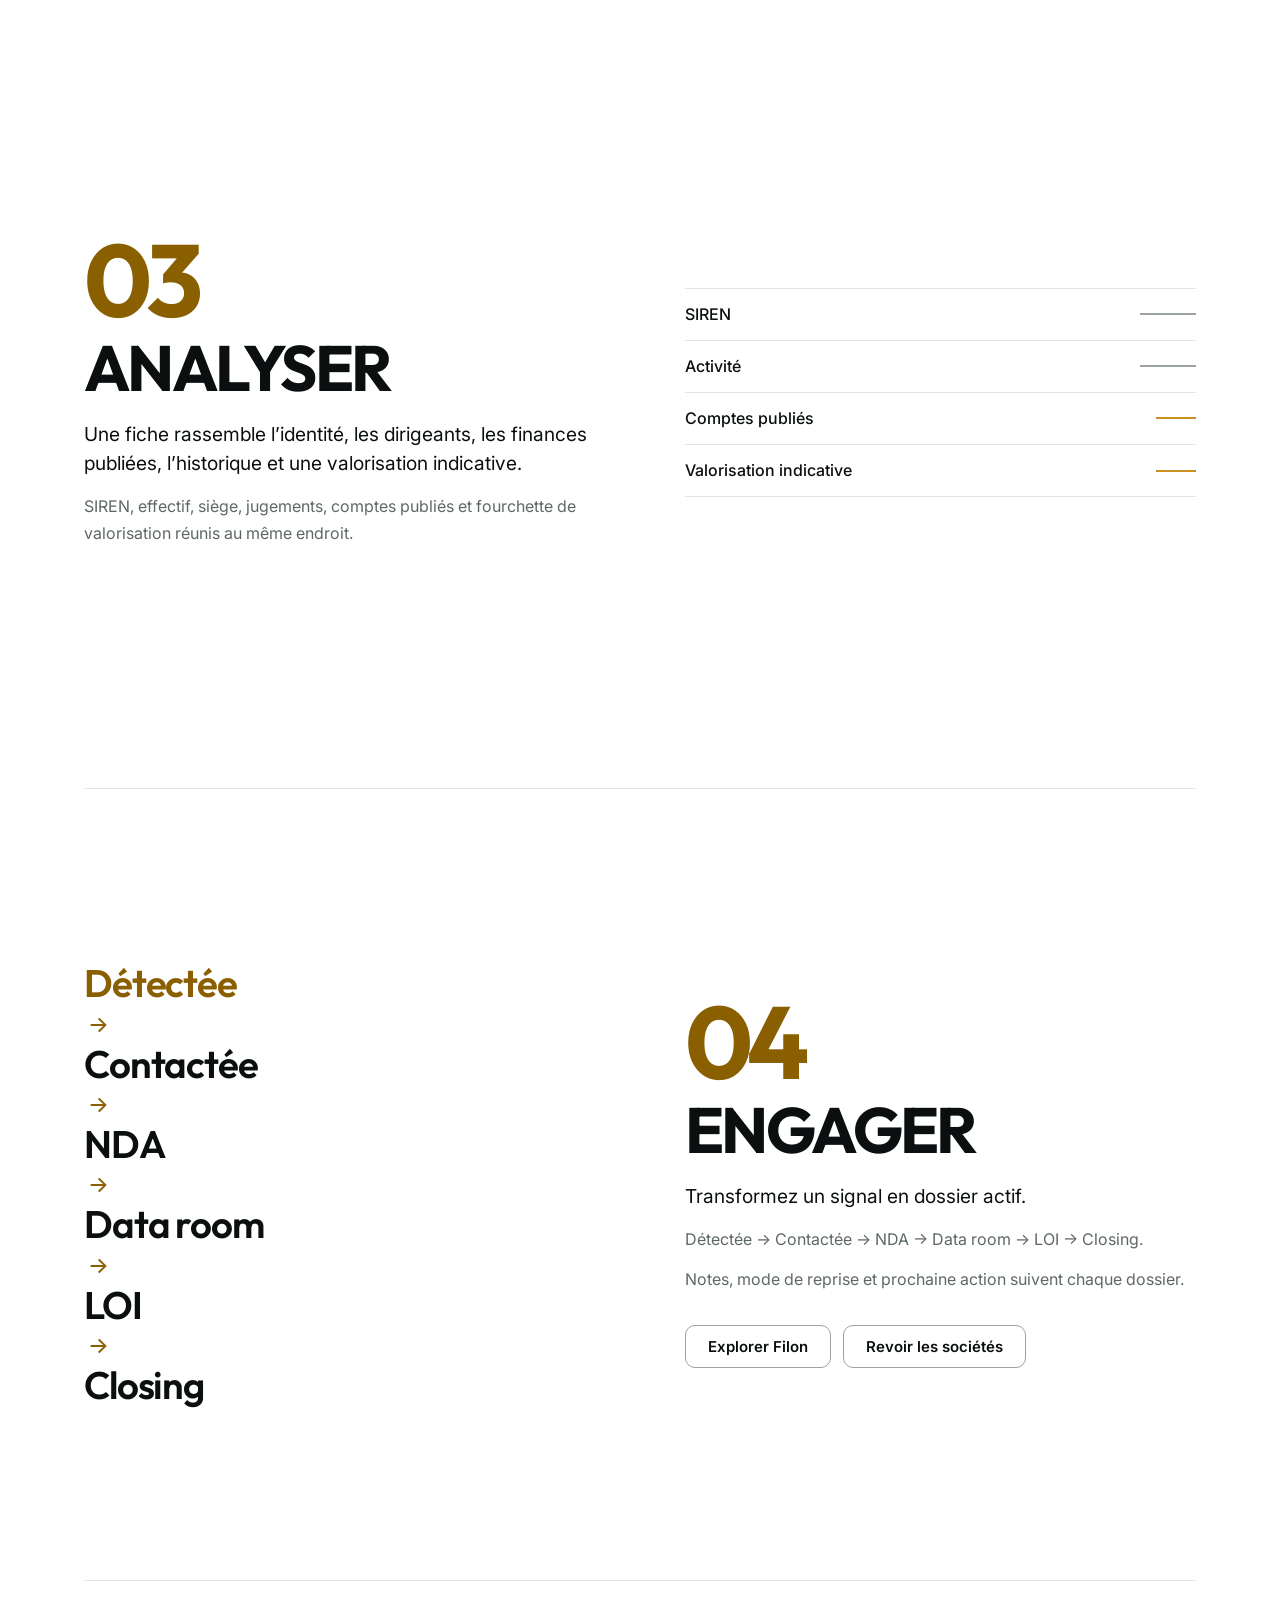
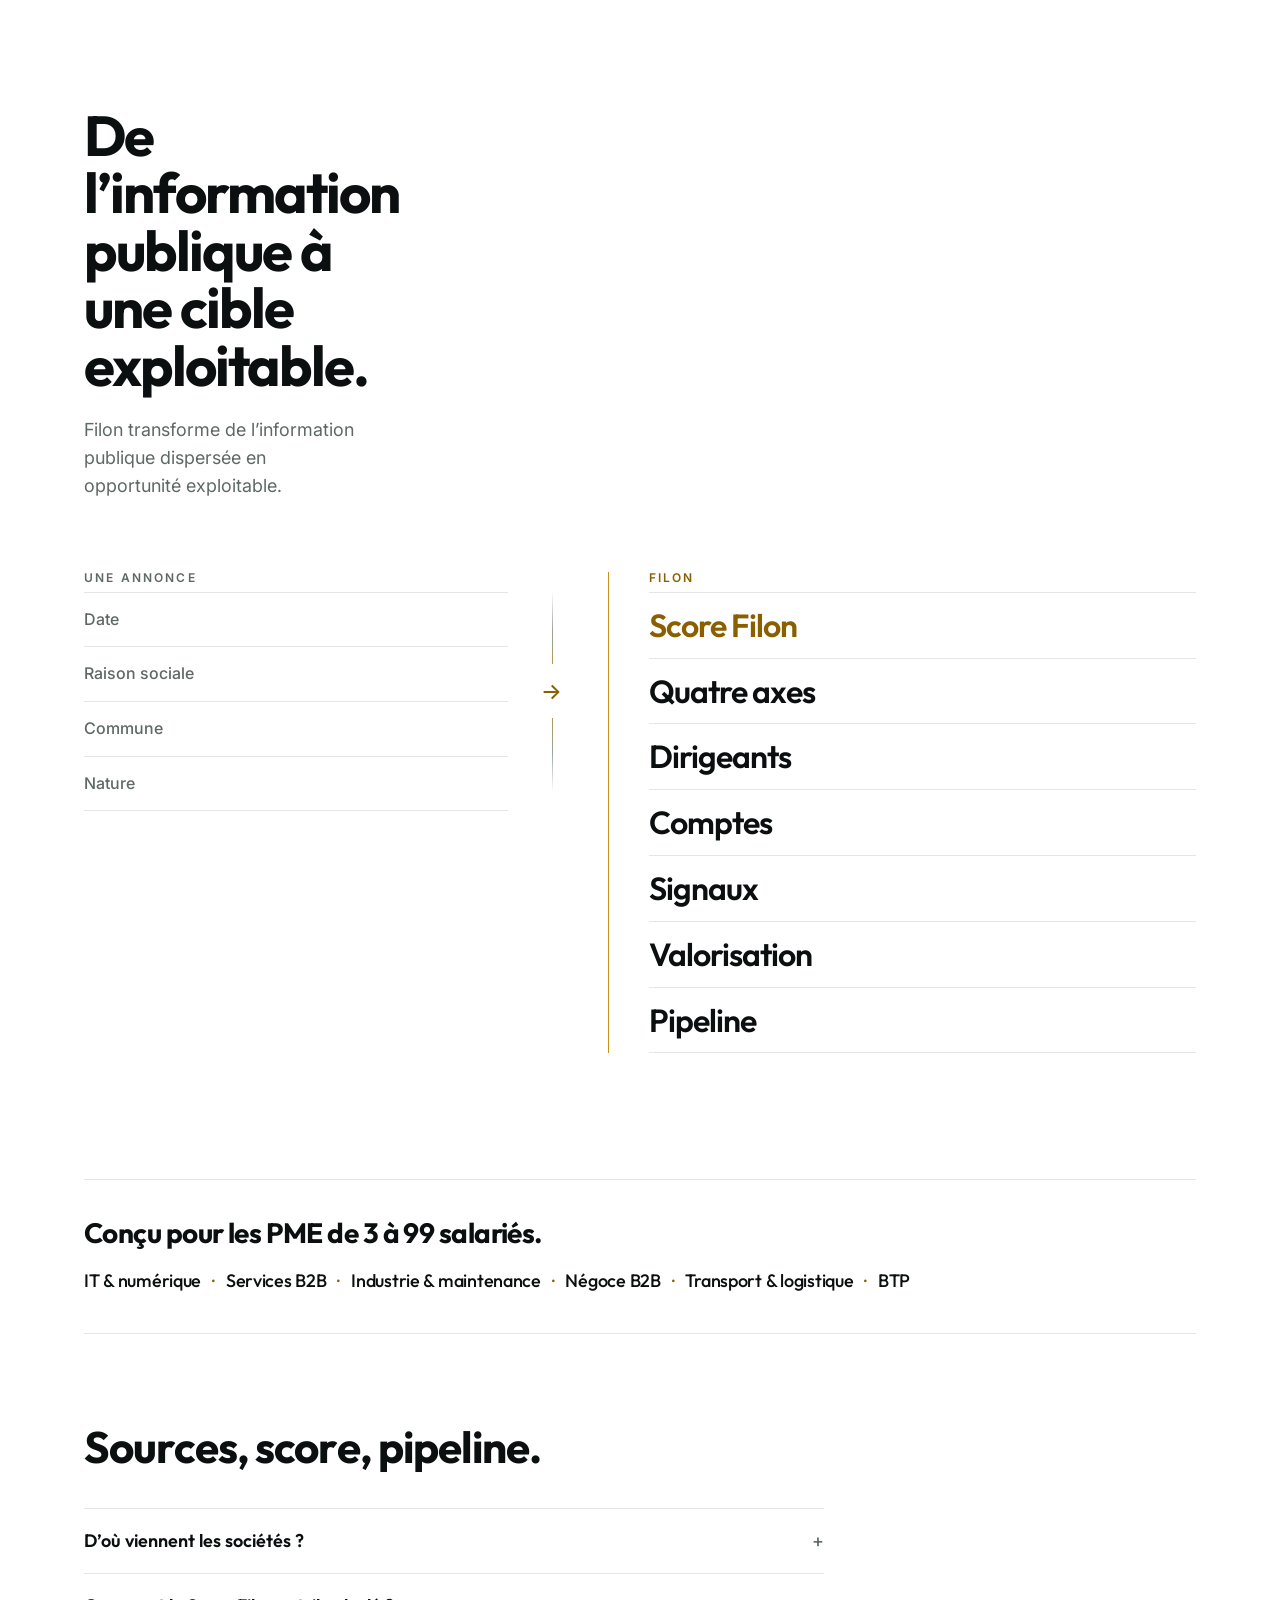
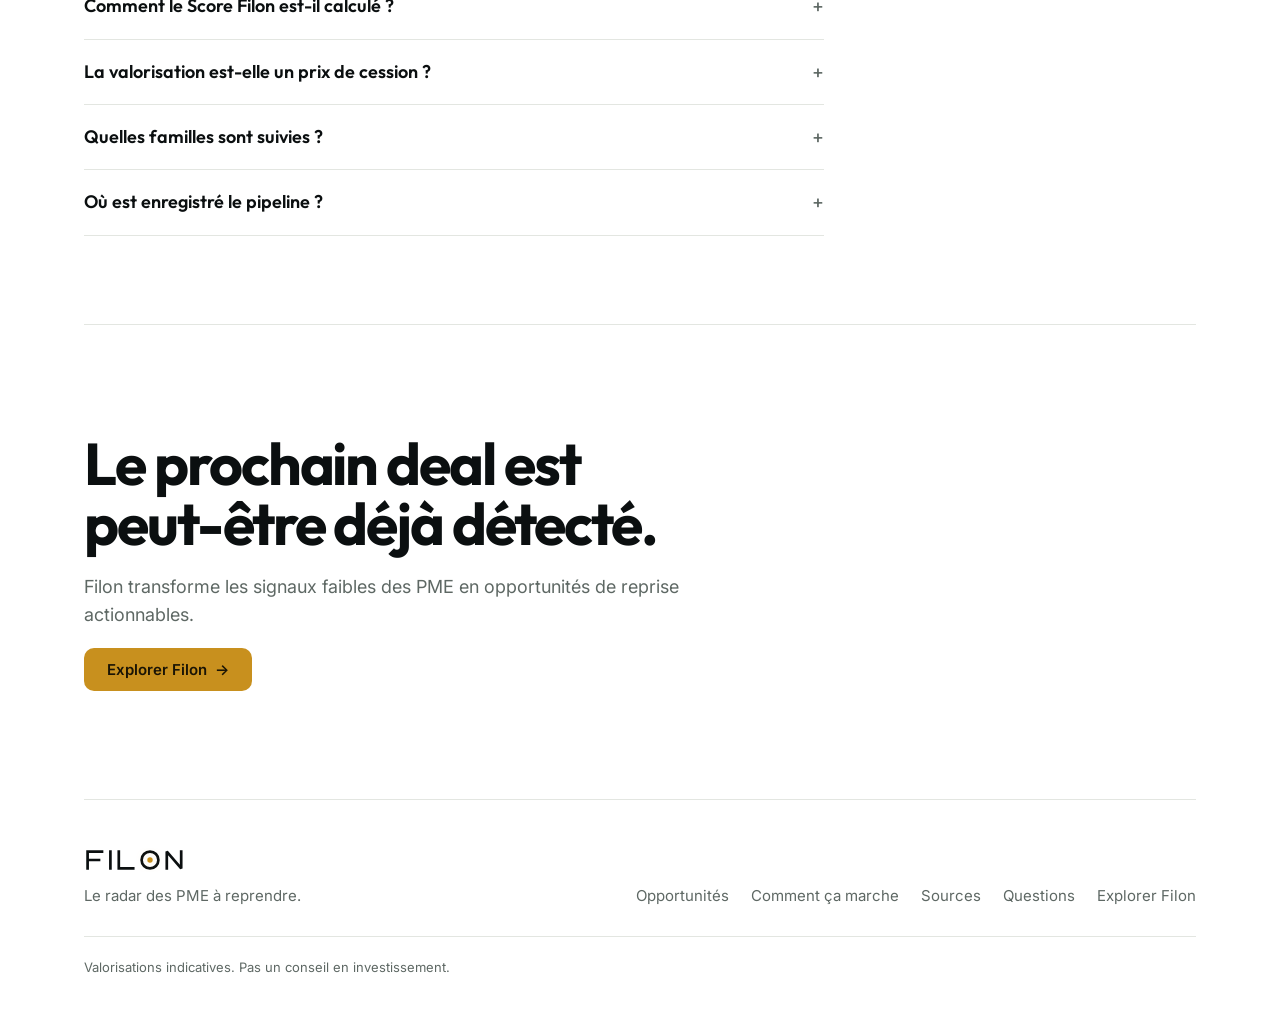
==== commit 13b7f36a: "Landing : navigation Opportunités, Comment ça marche, Sources, Questions. Le menu et le pied de page" ====
--- a/index.html
+++ b/index.html
@@ -351,10 +351,9 @@
       </svg>
     </a>
     <nav class="nav-links" aria-label="Page">
-      <a href="#societes">Sociétés</a>
-      <a href="#produit">Produit</a>
-      <a href="#methode">Méthode</a>
-      <a href="#familles">Familles</a>
+      <a href="#societes">Opportunités</a>
+      <a href="#produit">Comment ça marche</a>
+      <a href="#sources">Sources</a>
       <a href="#questions">Questions</a>
     </nav>
     <div class="nav-cta">
@@ -587,7 +586,7 @@
       <nav aria-label="Pied de page">
         <ul>
           <li><a href="#societes">Opportunités</a></li>
-          <li><a href="#methode">Méthode</a></li>
+          <li><a href="#produit">Comment ça marche</a></li>
           <li><a href="#sources">Sources</a></li>
           <li><a href="#questions">Questions</a></li>
           <li><a href="cockpit/">Explorer Filon</a></li>
@@ -634,17 +633,25 @@
   }, { threshold: 0.4 }).observe(heroCta);
 }
 const navLinks = Array.from(document.querySelectorAll(".nav-links a[href^='#']"));
-if (navLinks.length && "IntersectionObserver" in window) {
-  const spy = new IntersectionObserver(function (entries) {
-    entries.forEach(function (e) {
-      if (!e.isIntersecting) return;
-      navLinks.forEach(function (a) { a.classList.toggle("on", a.getAttribute("href") === "#" + e.target.id); });
-    });
-  }, { rootMargin: "-40% 0px -55% 0px" });
-  navLinks.forEach(function (a) {
-    const sec = document.getElementById(a.getAttribute("href").slice(1));
-    if (sec) spy.observe(sec);
+const navTargets = navLinks.map(function (a) {
+  return document.getElementById(a.getAttribute("href").slice(1));
+}).filter(Boolean);
+function markNav() {
+  if (!navTargets.length) return;
+  const line = (parseFloat(getComputedStyle(navTargets[0]).scrollMarginTop) || 0) + 12;
+  const holding = navTargets.filter(function (el) {
+    const r = el.getBoundingClientRect();
+    return r.top <= line && r.bottom >= line;
   });
+  if (!holding.length) return;
+  holding.sort(function (a, b) { return a.getBoundingClientRect().height - b.getBoundingClientRect().height; });
+  const id = "#" + holding[0].id;
+  navLinks.forEach(function (a) { a.classList.toggle("on", a.getAttribute("href") === id); });
+}
+if (navTargets.length) {
+  markNav();
+  document.addEventListener("scroll", markNav, { passive: true });
+  window.addEventListener("resize", markNav);
 }
 const revealed = document.querySelectorAll(".reveal");
 if (reduce || !("IntersectionObserver" in window)) {
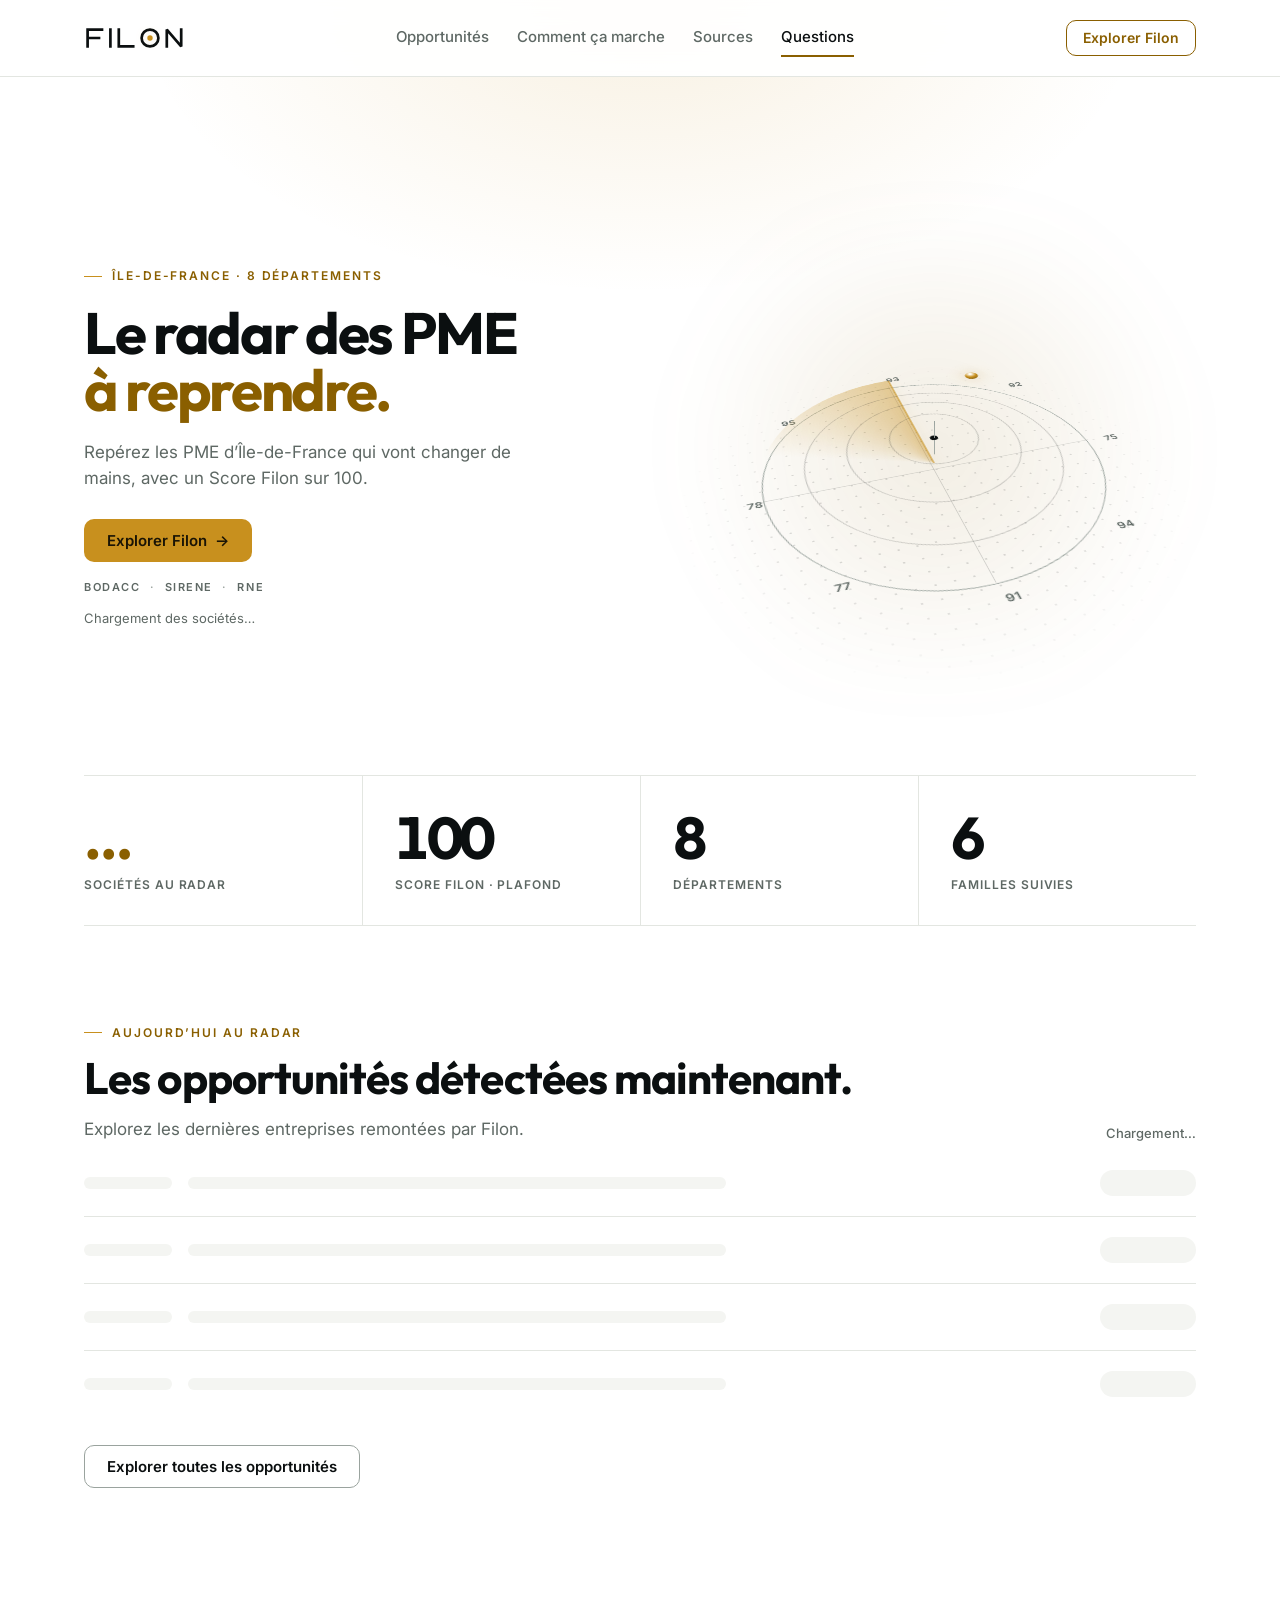
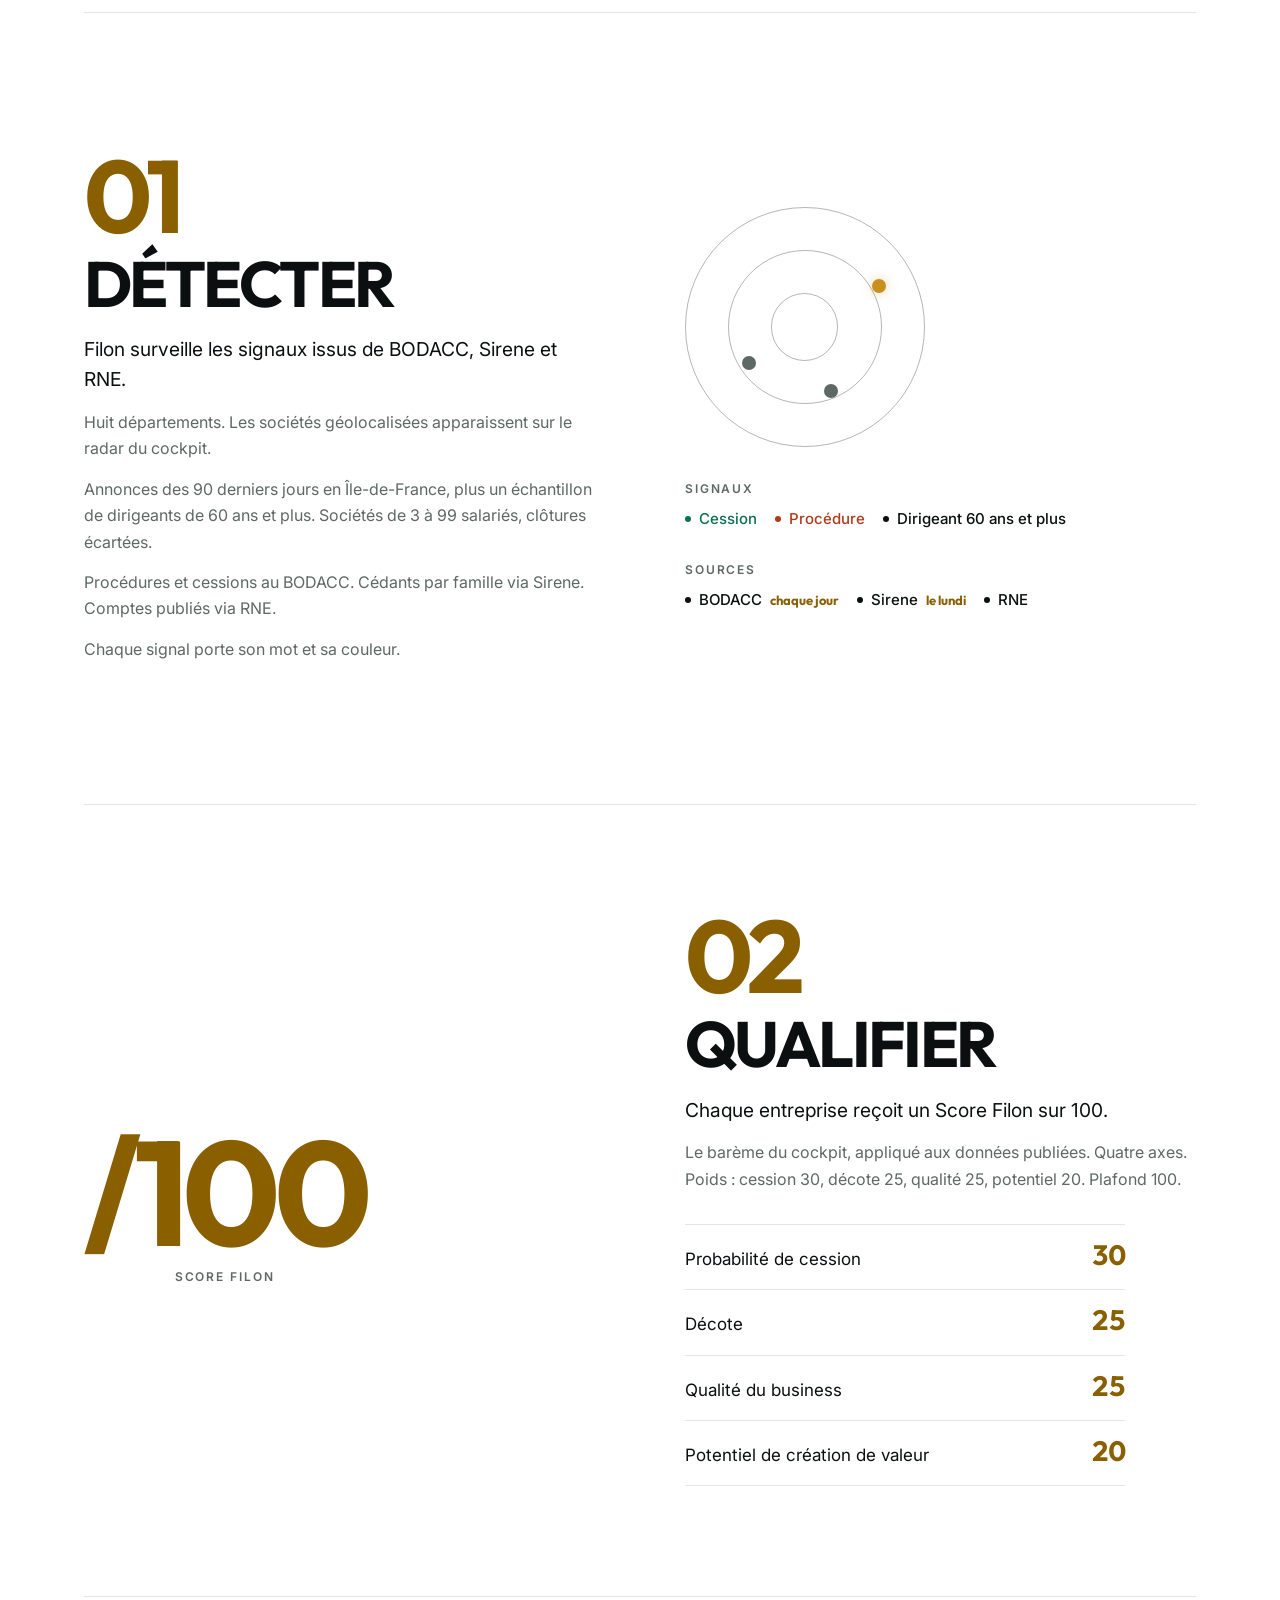
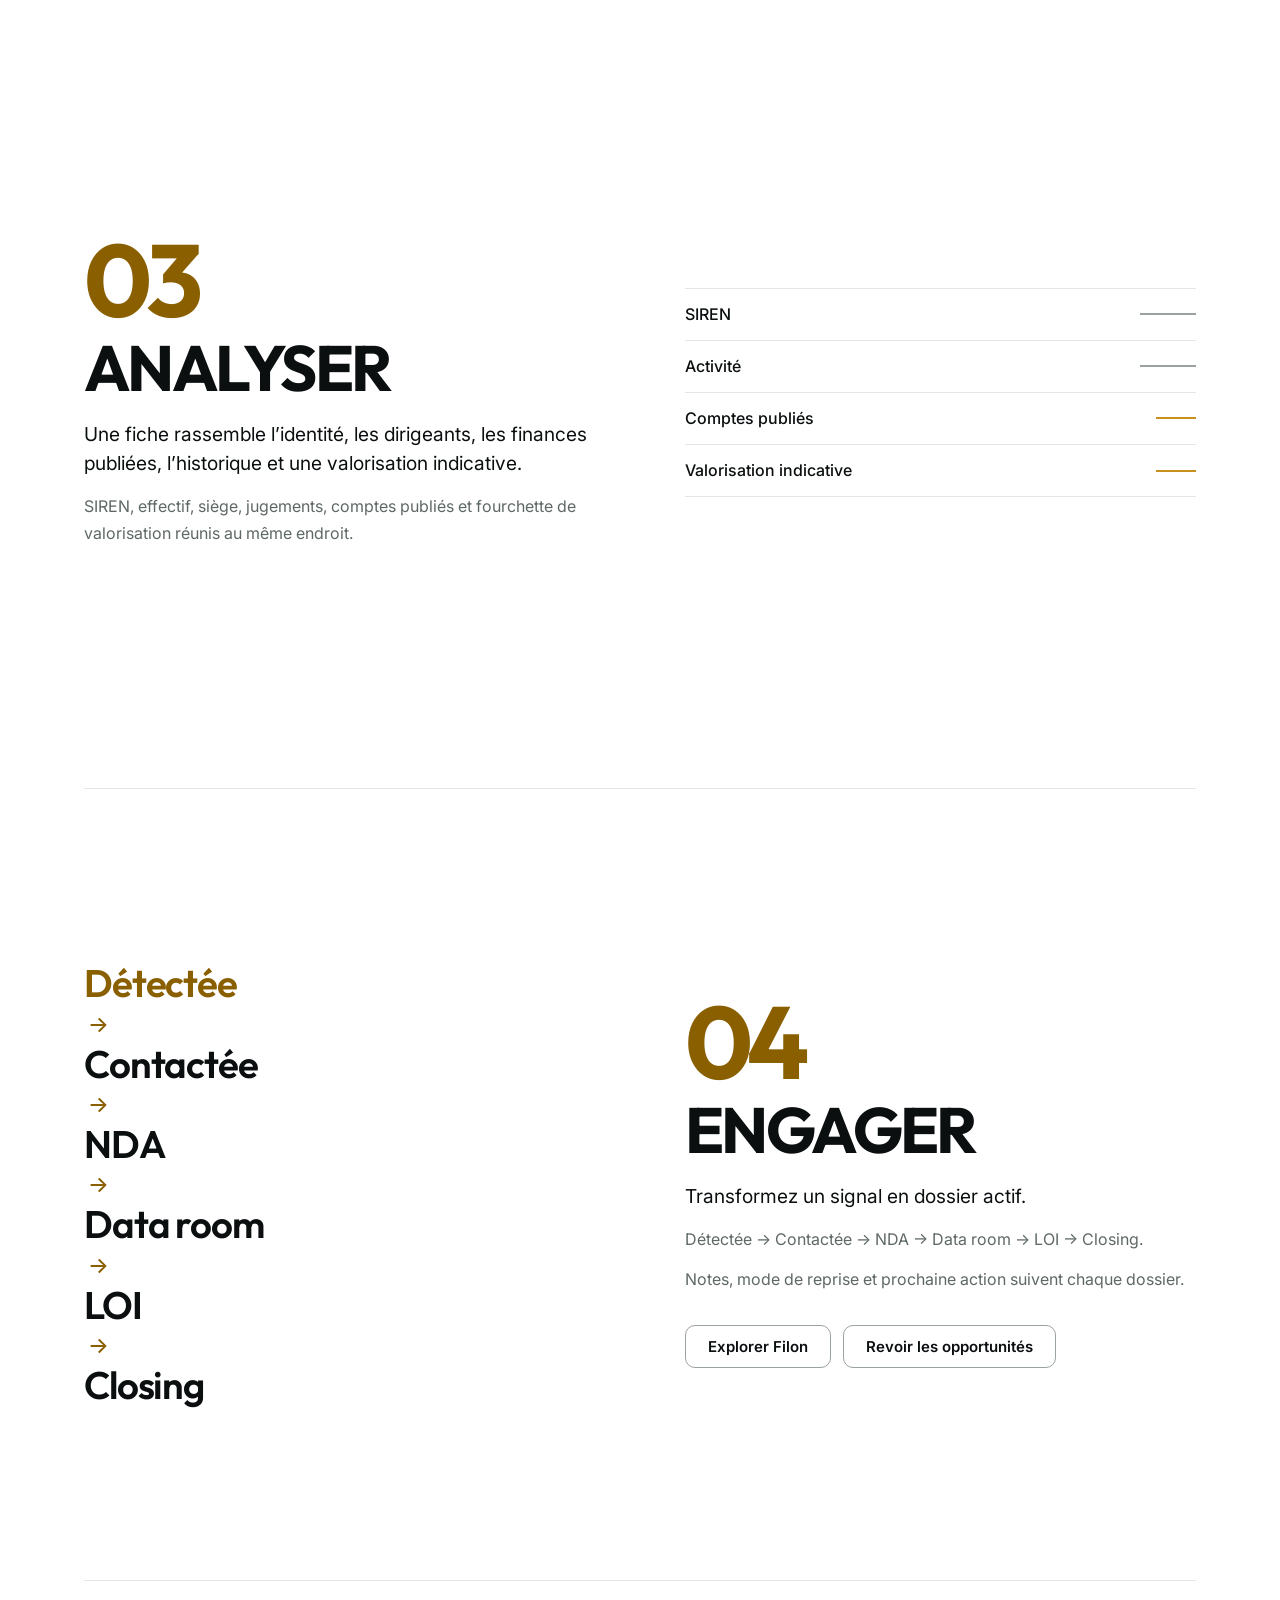
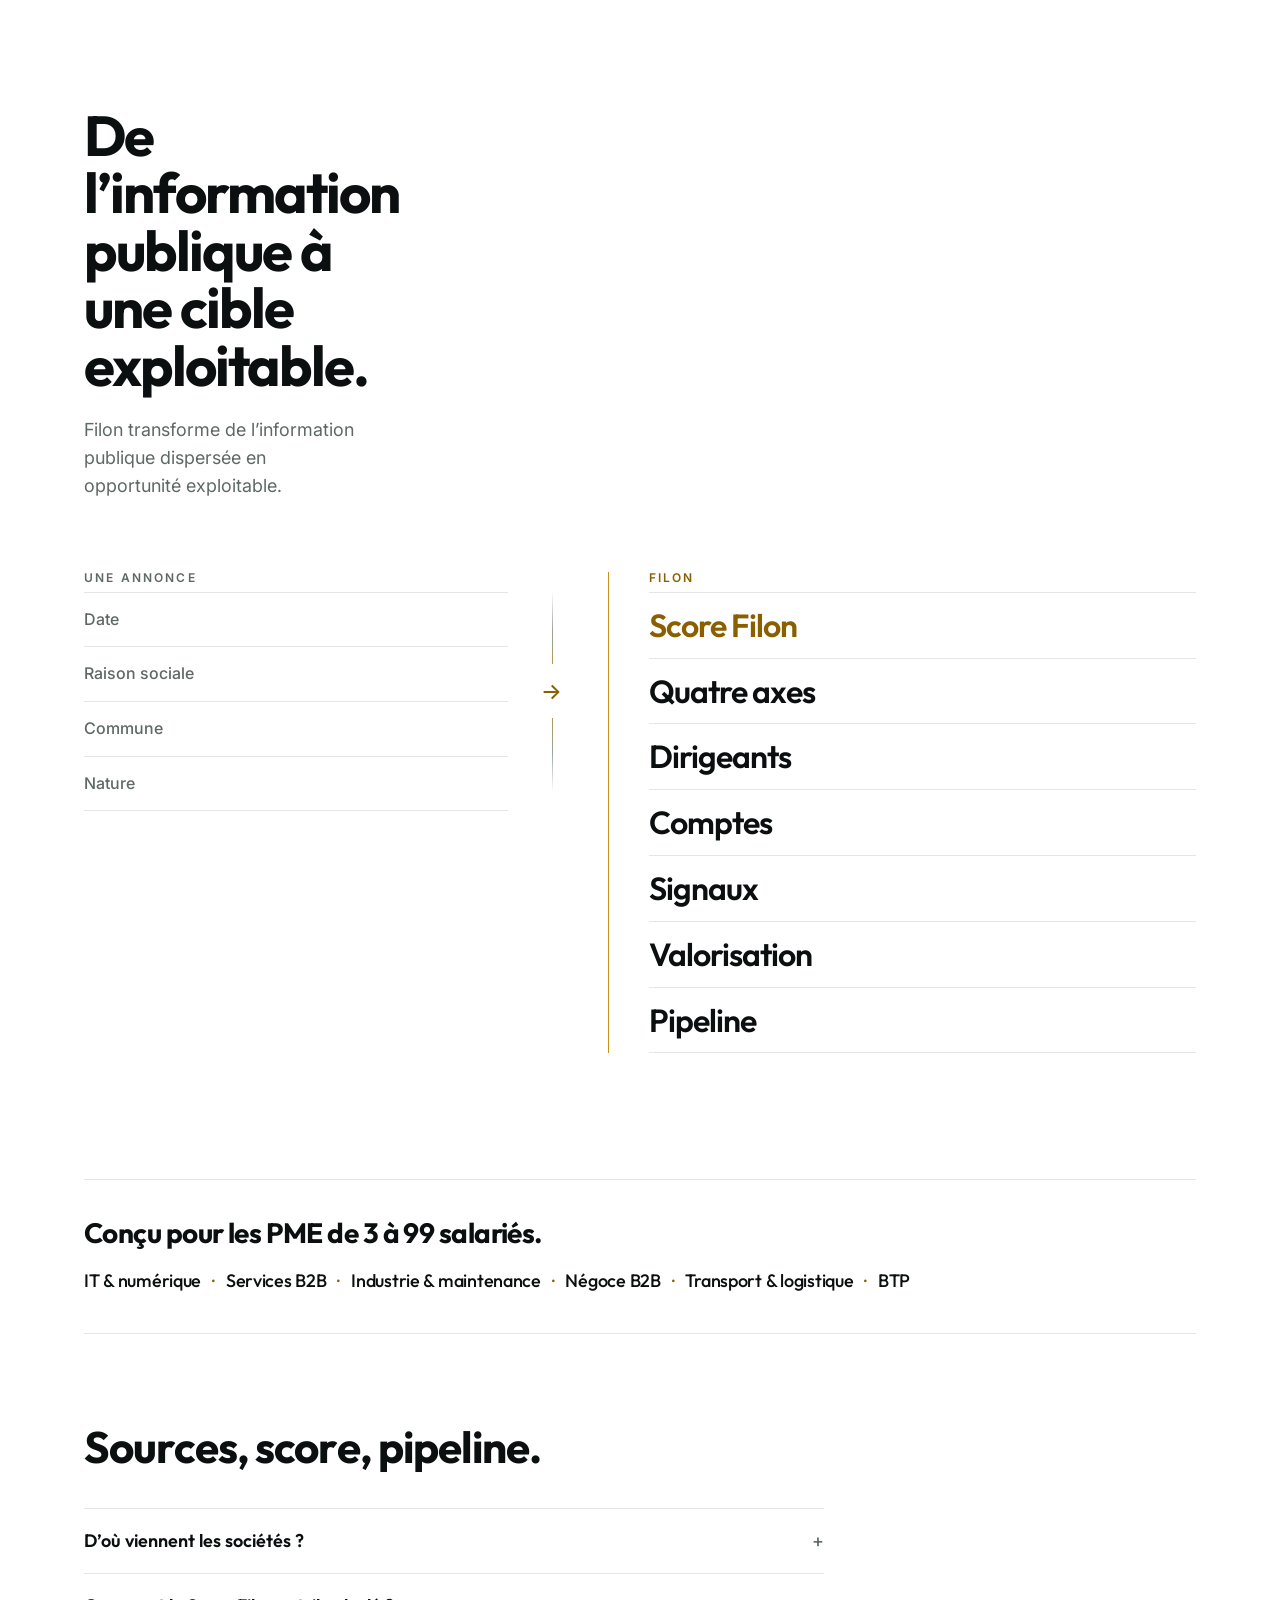
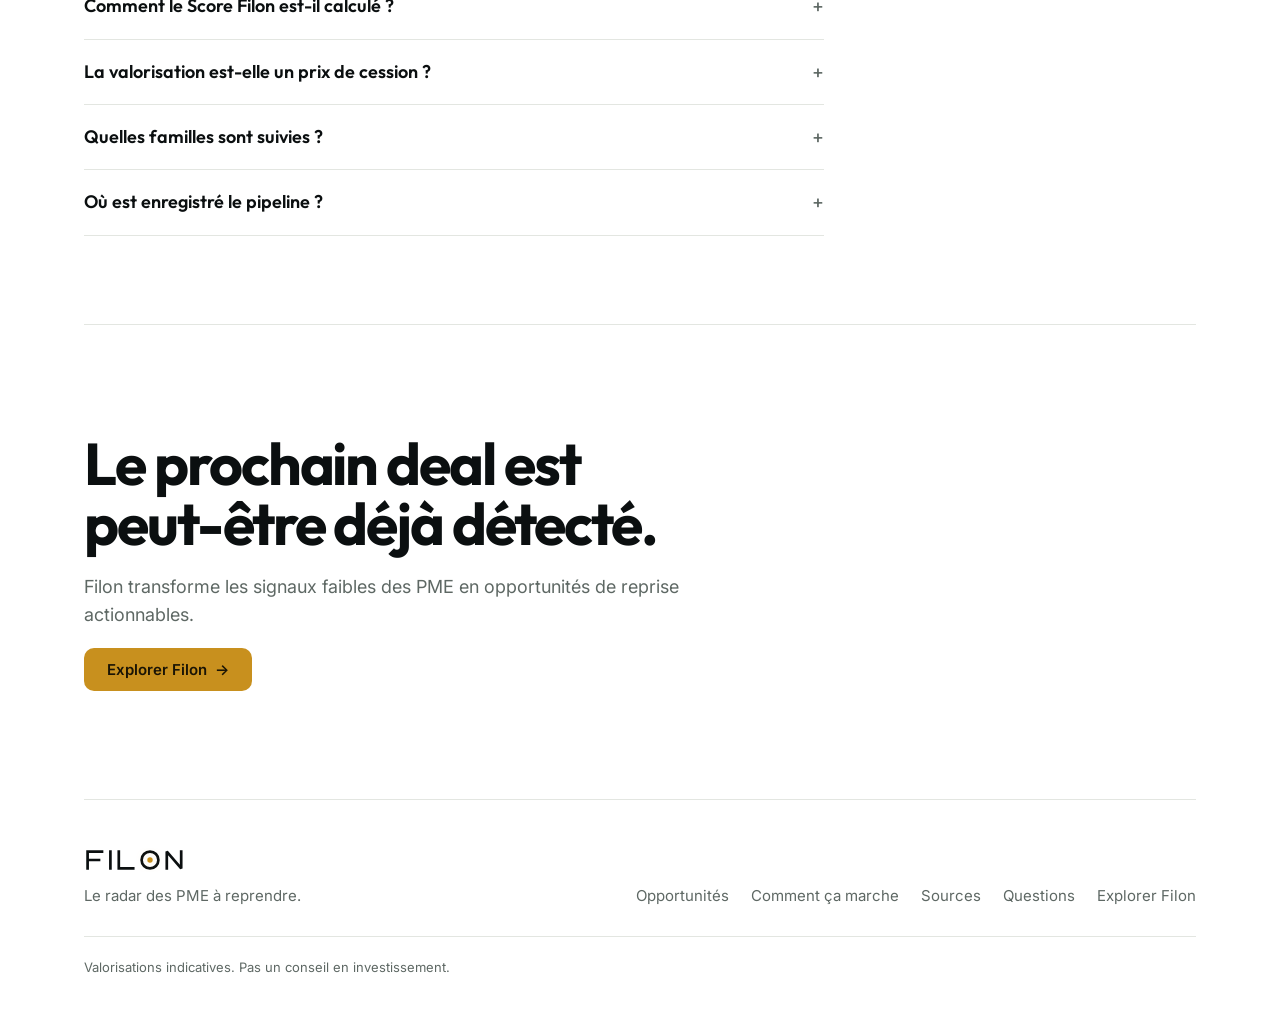
==== commit ac3617aa: "QA landing et cockpit : débordements, filtres et focus clavier. Le fil d'activité se range en une co" ====
--- a/index.html
+++ b/index.html
@@ -491,7 +491,7 @@
           <p>Notes, mode de reprise et prochaine action suivent chaque dossier.</p>
           <div class="actions">
             <a class="btn" href="cockpit/">Explorer Filon</a>
-            <a class="btn" href="#societes">Revoir les sociétés</a>
+            <a class="btn" href="#societes">Revoir les opportunités</a>
           </div>
         </div>
         <div class="chapter-visual">
@@ -825,6 +825,7 @@
     el.title = x.nom;
     el.tabIndex = 0;
     el.setAttribute("role", "button");
+    el.setAttribute("aria-label", x.nom);
     el.addEventListener("click", function () { showFiche(i); });
     el.addEventListener("keydown", function (e) {
       if (e.key !== "Enter" && e.key !== " ") return;
